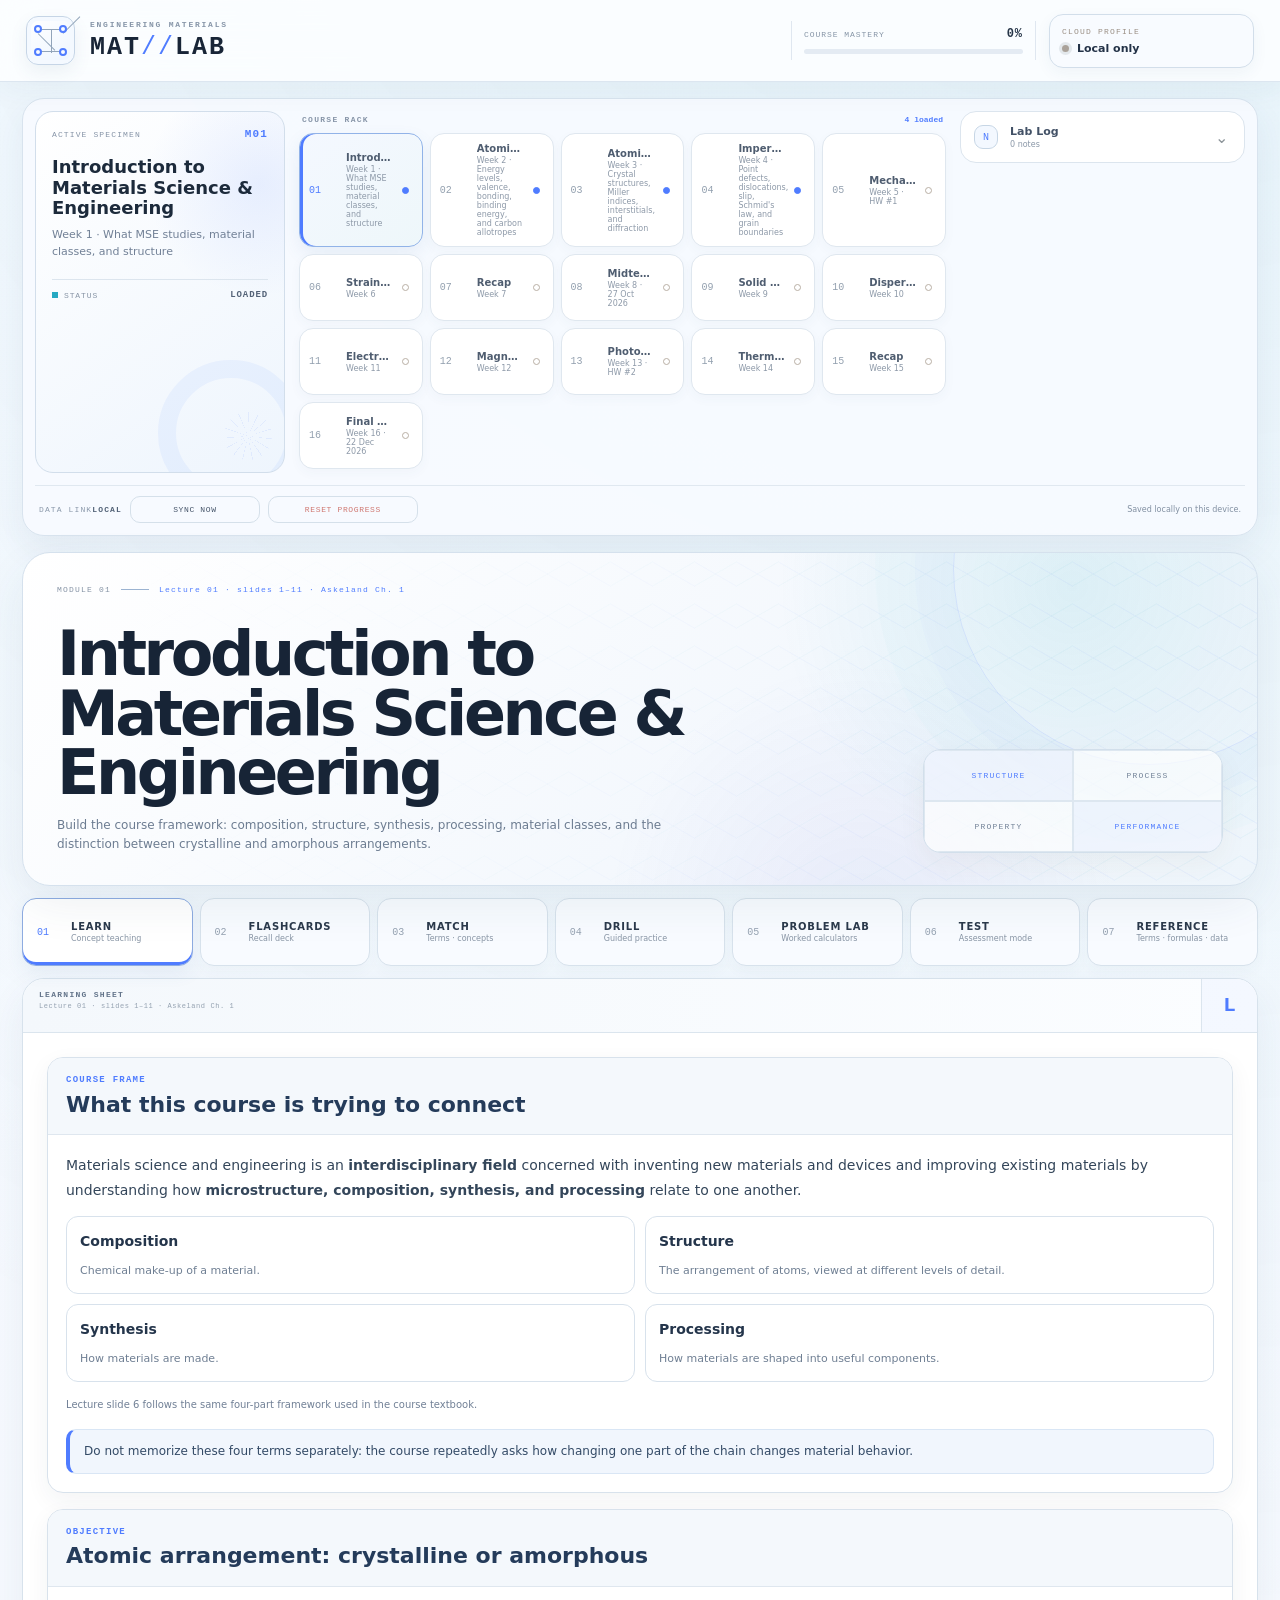
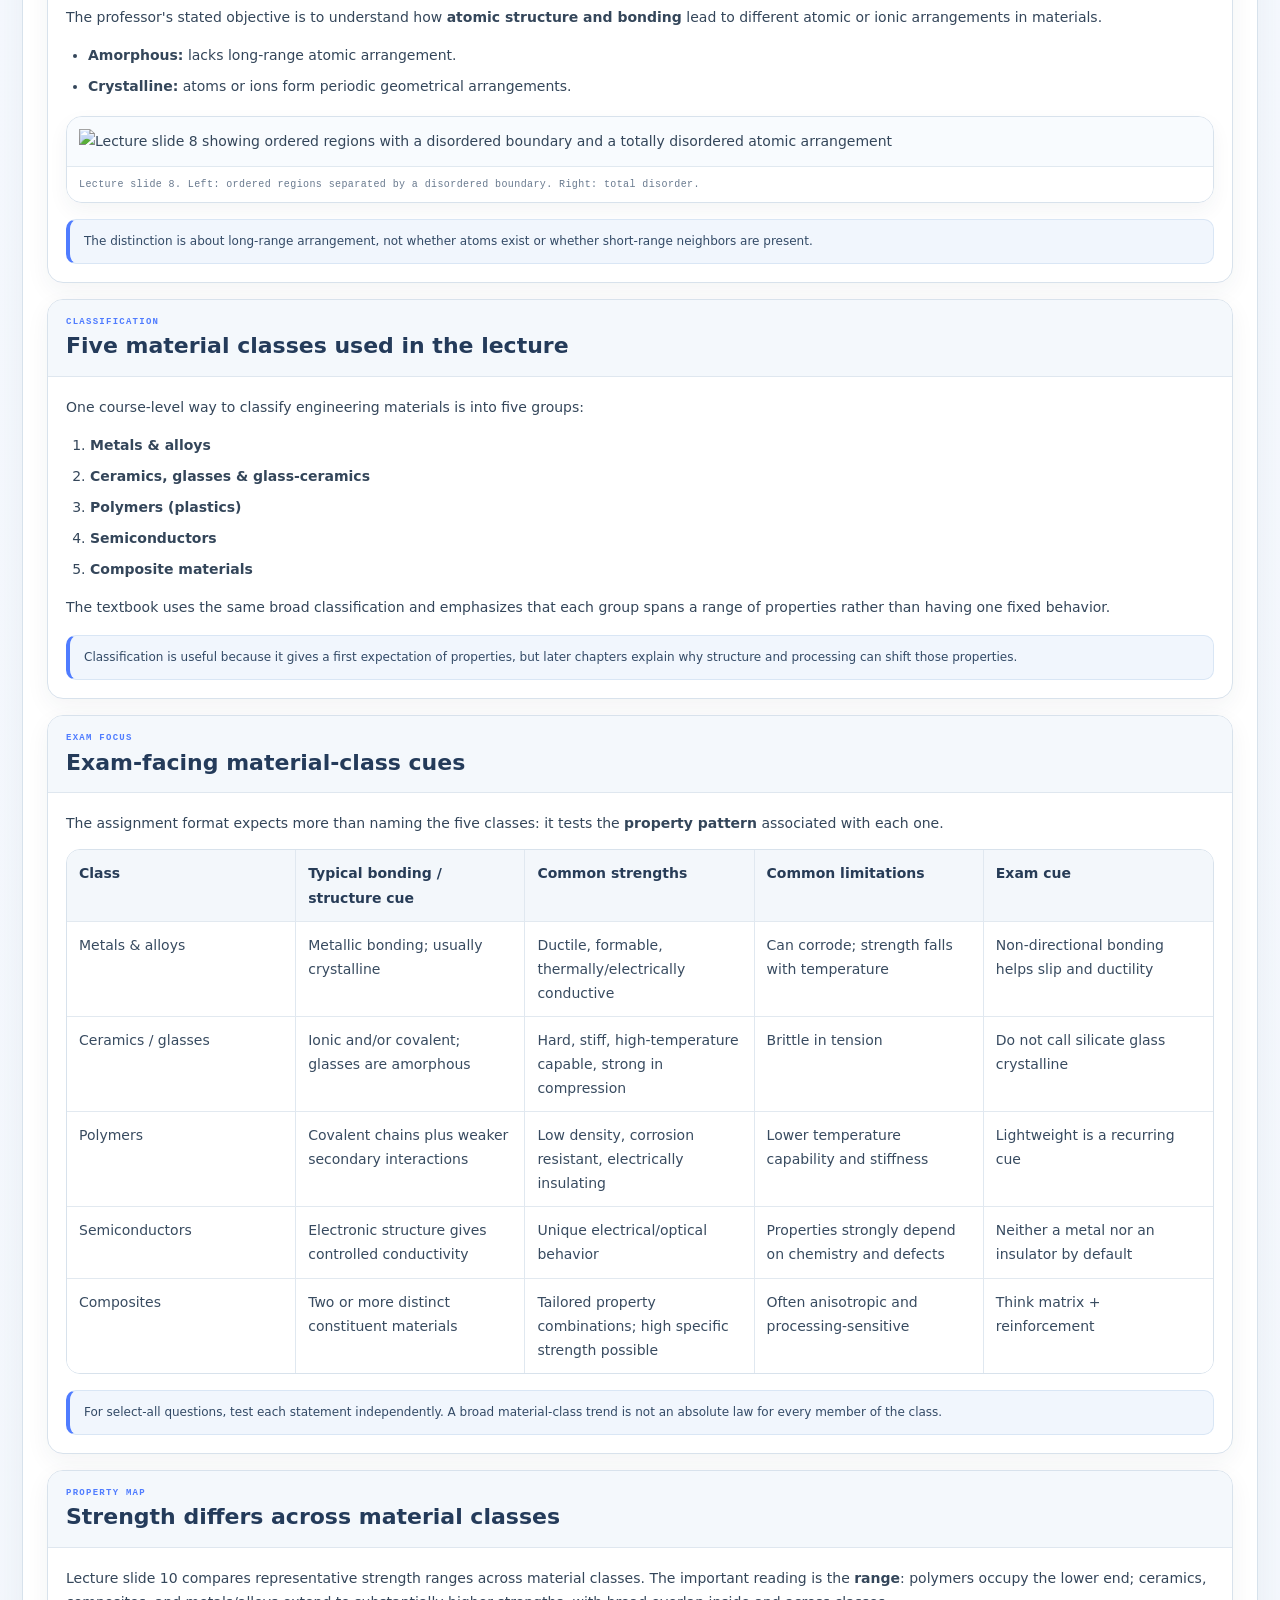
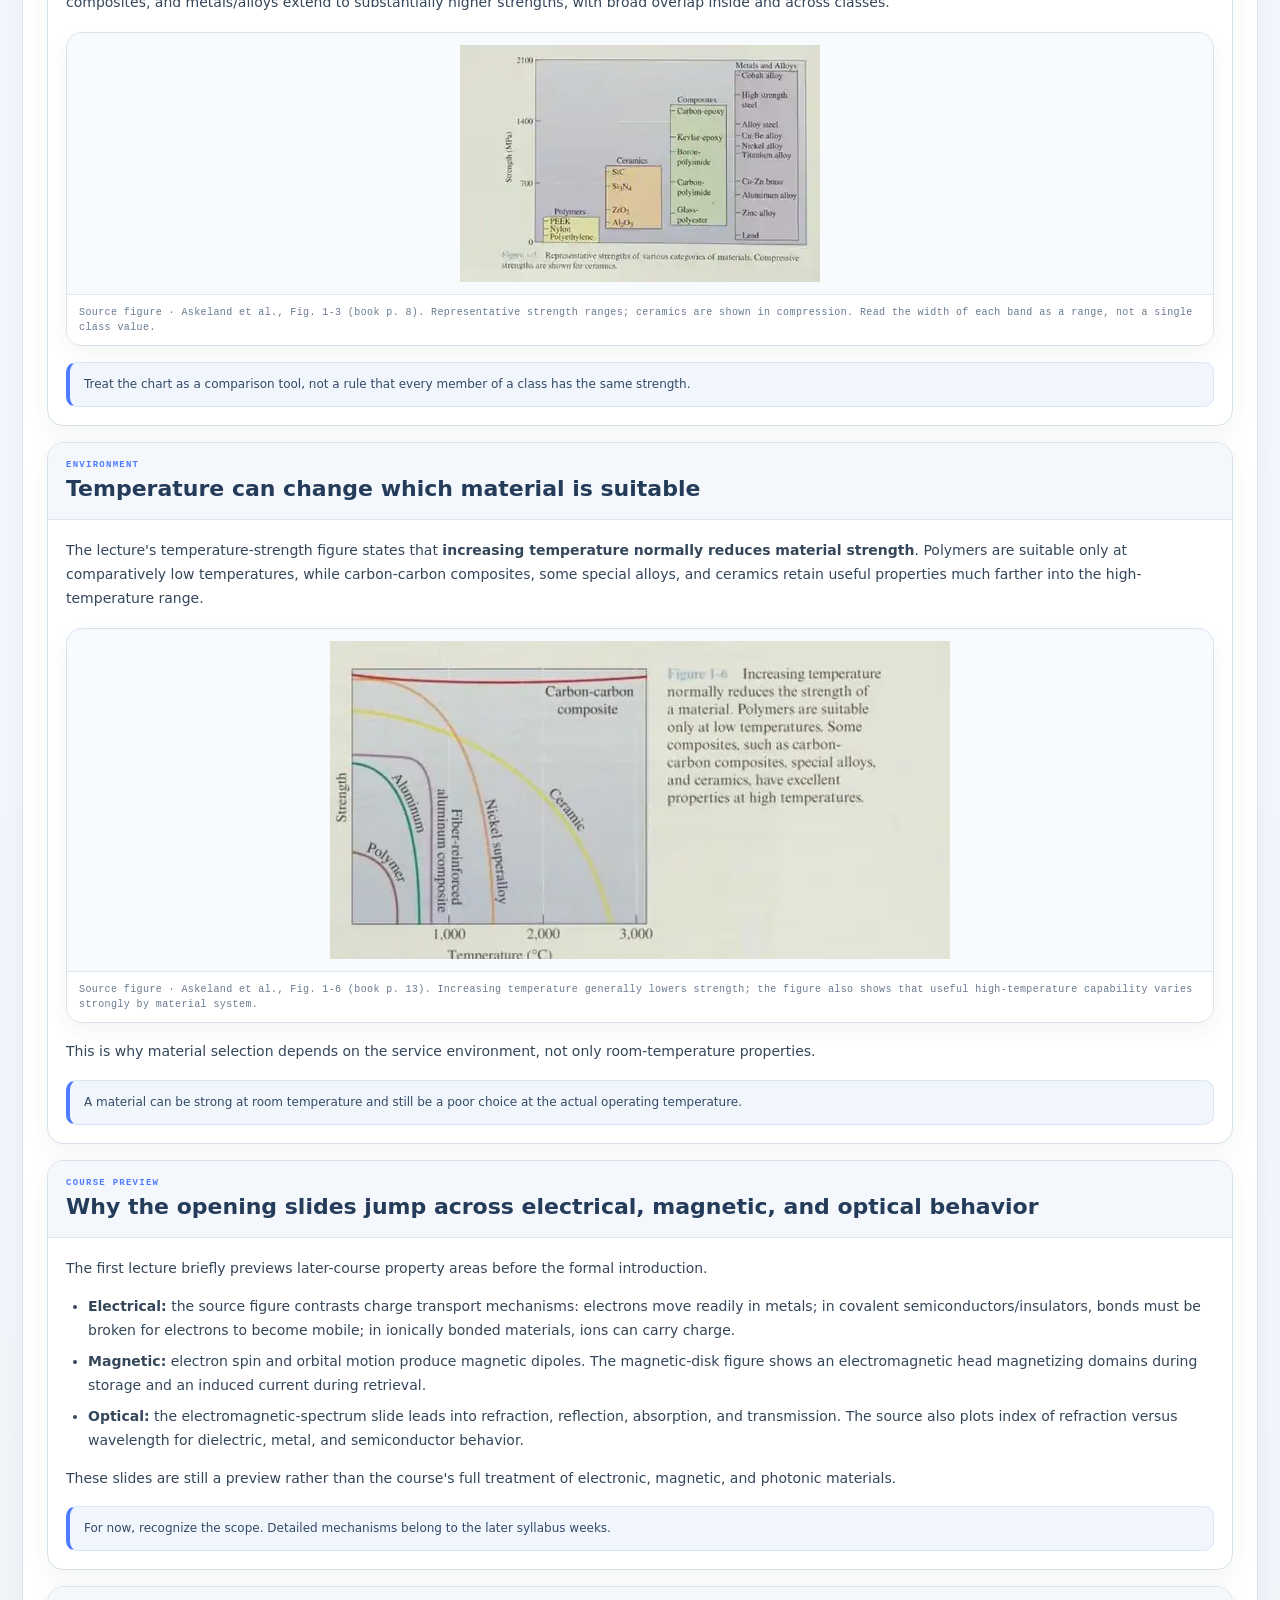
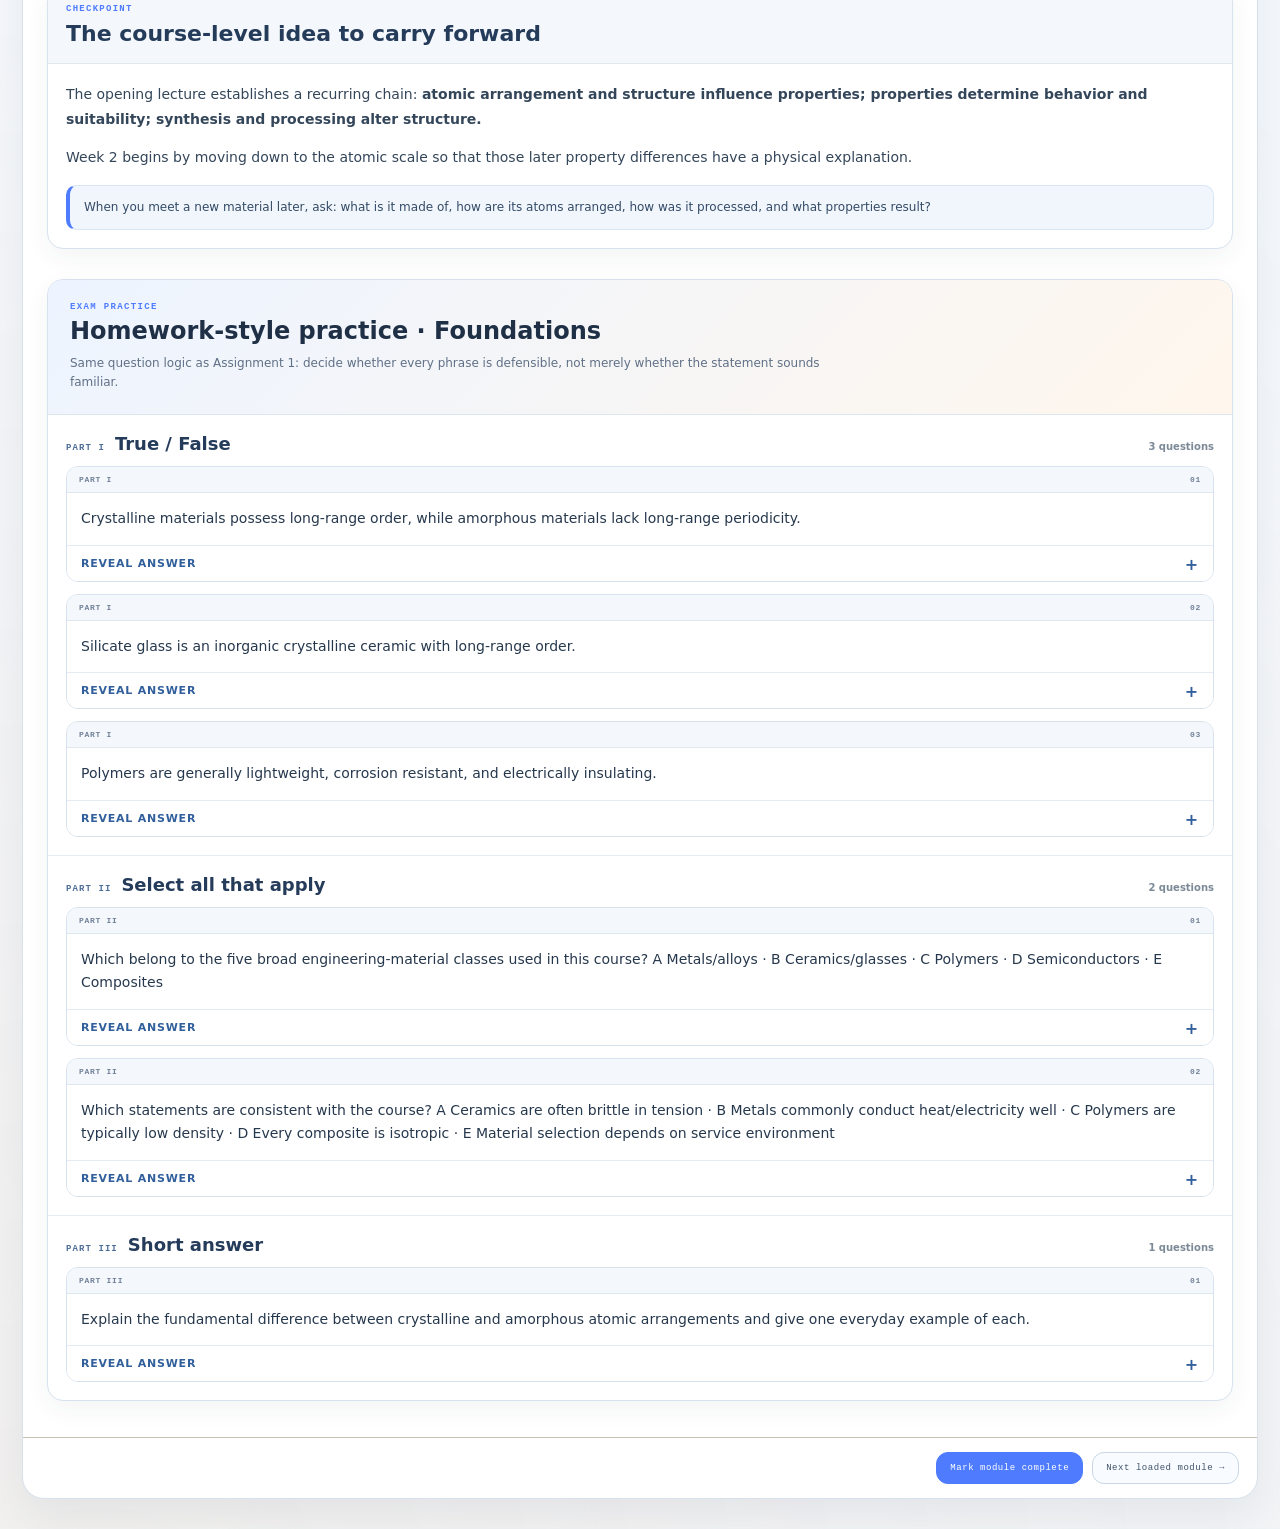
==== public/index.html @ d03e53ab "Bust caches for inline course images" ====
<!DOCTYPE html>
<html lang="en">
<head>
  <meta charset="utf-8" />
  <meta name="viewport" content="width=device-width,initial-scale=1" />
  <meta name="theme-color" content="#f5f8fc" />
  <link rel="icon" type="image/svg+xml" href="./favicon.svg?v=1" />
  <title>Engineering Materials Lab</title>
<link rel="stylesheet" href="./styles.css?v=8" />
  <link rel="stylesheet" href="./course-content.css?v=9" />
</head>
<body>
  <div class="grain grain-a" aria-hidden="true"></div>
  <div class="grain grain-b" aria-hidden="true"></div>

  <div class="appFrame">
    <header class="topbar">
      <button class="mobileMenu" id="mobileMenu" type="button" aria-label="Open course navigation">☰</button>
      <div class="brand">
        <div class="crystalMark" aria-hidden="true">
          <span class="atom a1"></span><span class="atom a2"></span><span class="atom a3"></span><span class="atom a4"></span>
          <span class="bond b1"></span><span class="bond b2"></span><span class="bond b3"></span><span class="bond b4"></span><span class="bond b5"></span>
        </div>
        <div>
          <div class="brandKicker">ENGINEERING MATERIALS</div>
          <div class="brandTitle">MAT<span>//</span>LAB</div>
        </div>
      </div>

      <div class="topbarRight">
        <div class="progressReadout">
          <div class="progressMeta"><span>COURSE MASTERY</span><strong id="progressPct">0%</strong></div>
          <div class="progressTrack"><div class="progressFill" id="progressFill"></div></div>
        </div>
        <button class="profileButton" id="profileButton" type="button" aria-haspopup="dialog" aria-controls="cloudModal">
          <span class="profileTop">CLOUD PROFILE</span>
          <span class="profileMain"><i class="cloudDot" id="cloudDot"></i><b id="cloudProfileText">Local only</b></span>
        </button>
      </div>
    </header>

    <div class="workbench">
      <aside class="rail" id="rail">
        <div class="railMobileHead">
          <span>COURSE RACK</span>
          <button id="railClose" type="button" aria-label="Close course navigation">×</button>
        </div>

        <section class="specimenCard">
          <div class="specimenLabel">
            <span>ACTIVE SPECIMEN</span>
            <b id="activeModuleCode">M01</b>
          </div>
          <h2 id="activeModuleTitle">Awaiting source material</h2>
          <p id="activeModuleSubtitle">The shell is ready. Course content comes next.</p>
          <div class="specimenMeta">
            <span><i></i> STATUS</span>
            <strong id="activeModuleStatus">EMPTY</strong>
          </div>
        </section>

        <section class="rackSection">
          <div class="railSectionHead">
            <span>COURSE RACK</span>
            <b id="moduleCount">0 loaded</b>
          </div>
          <div id="moduleList" class="moduleList"></div>
        </section>

        <section class="logbook">
          <button class="logbookToggle" id="logbookToggle" type="button" aria-expanded="false" aria-controls="logbookBody">
            <span class="logIndex">N</span>
            <span><strong>Lab Log</strong><small id="noteCount">0 notes</small></span>
            <b id="noteChevron">⌄</b>
          </button>
          <div class="logbookBody" id="logbookBody">
            <div class="noteToolbar">
              <button id="addNoteBtn" type="button">+ NOTE</button>
              <button id="deleteNoteBtn" type="button">DELETE</button>
            </div>
            <div id="noteTabs" class="noteTabs"></div>
            <input id="noteTitle" class="noteTitle" maxlength="80" placeholder="Note title" />
            <textarea id="noteBody" class="noteBody" placeholder="Keep observations, definitions, worked steps, or questions here."></textarea>
          </div>
        </section>

        <section class="railFooter">
          <div class="syncLine"><span>DATA LINK</span><strong id="syncStatus">LOCAL</strong></div>
          <button id="syncBtn" type="button">SYNC NOW</button>
          <button id="resetBtn" class="dangerText" type="button">RESET PROGRESS</button>
          <p id="saveFooter">Saved locally on this device.</p>
        </section>
      </aside>

      <main class="desk">
        <section class="heroPanel">
          <div class="heroTexture" aria-hidden="true"></div>
          <div class="heroEyebrow">
            <span id="heroModule">MODULE 01</span>
            <i></i>
            <span id="heroState">SOURCE SLOT EMPTY</span>
          </div>
          <div class="heroGrid">
            <div>
              <h1 id="heroTitle">Engineering Materials</h1>
              <p id="heroDescription">A source-driven learning and testing workspace. The interface is built; curriculum content will be loaded separately.</p>
            </div>
            <div class="materialStamp" aria-hidden="true">
              <span>STRUCTURE</span>
              <span>PROCESS</span>
              <span>PROPERTY</span>
              <span>PERFORMANCE</span>
            </div>
          </div>
        </section>

        <nav class="modeTabs" aria-label="Study modes">
          <button class="modeTab active" data-tab="learn" type="button"><span>01</span><b>LEARN</b><small>Concept teaching</small></button>
          <button class="modeTab" data-tab="flashcards" type="button"><span>02</span><b>FLASHCARDS</b><small>Recall deck</small></button>
          <button class="modeTab" data-tab="matching" type="button"><span>03</span><b>MATCH</b><small>Terms · concepts</small></button>
          <button class="modeTab" data-tab="drill" type="button"><span>04</span><b>DRILL</b><small>Guided practice</small></button>
          <button class="modeTab" data-tab="problem" type="button"><span>05</span><b>PROBLEM LAB</b><small>Worked calculators</small></button>
          <button class="modeTab" data-tab="test" type="button"><span>06</span><b>TEST</b><small>Assessment mode</small></button>
          <button class="modeTab" data-tab="reference" type="button"><span>07</span><b>REFERENCE</b><small>Terms · formulas · data</small></button>
        </nav>

        <section id="learnView" class="view active">
          <article class="sheet">
            <div class="sheetHeader">
              <div><span>LEARNING SHEET</span><small id="learnSourceLabel">SOURCE-LOCKED CONTENT</small></div>
              <div class="sheetBadge">L</div>
            </div>
            <div id="learnHost" class="sheetBody"></div>
            <div class="sheetActions">
              <button id="completeBtn" class="primaryAction" type="button" disabled>Mark module complete</button>
              <button id="nextLoadedBtn" class="lineAction" type="button" disabled>Next loaded module →</button>
            </div>
          </article>
        </section>

        <section id="flashcardsView" class="view">
          <article class="studyDeckPanel">
            <div class="deckPanelHead">
              <div><span>RECALL DECK</span><h2>Flashcards</h2><p>Review source-backed definitions, relationships, structures, properties, and process cues.</p></div>
              <div class="deckGlyph" aria-hidden="true"><i></i><i></i><i></i></div>
            </div>
            <div id="flashcardsHost" class="deckStage">
              <div class="cardPreviewStack" aria-hidden="true"><div></div><div></div><div><span>?</span></div></div>
              <div><strong>Flashcard engine ready.</strong><p>Loaded modules automatically build their recall deck from the course reference.</p></div>
            </div>
          </article>
        </section>

        <section id="matchingView" class="view">
          <article class="matchPanel">
            <div class="matchPanelHead"><span>CONNECTION GRID</span><h2>Matching</h2><p>Pair source-backed terms and definitions from the active module.</p></div>
            <div id="matchingHost" class="matchStage">
              <div class="matchDemo" aria-hidden="true">
                <span>A</span><i></i><span>1</span>
                <span>B</span><i></i><span>2</span>
                <span>C</span><i></i><span>3</span>
              </div>
              <div><strong>Matching mode ready.</strong><p>Loaded modules automatically generate a matching set from the same source-locked reference.</p></div>
            </div>
          </article>
        </section>

        <section id="drillView" class="view">
          <article class="sheet">
            <div class="sheetHeader">
              <div><span>DRILL BENCH</span><small>IMMEDIATE FEEDBACK · HINTS · RETRY</small></div>
              <div class="sheetBadge">D</div>
            </div>
            <div id="drillHost" class="sheetBody"></div>
          </article>
        </section>

        <section id="problemView" class="view">
          <article class="problemLabPanel">
            <div class="problemLabHead">
              <div>
                <span>PROBLEM LAB</span>
                <h2>Assignment-ready worked calculators</h2>
                <p>Use the course equations with your values, then copy the displayed derivation into your own solution. Assignment 1 values are available as presets.</p>
              </div>
              <div class="problemLabBadge">Σ</div>
            </div>
            <div id="problemLabHost"></div>
          </article>
        </section>

        <section id="testView" class="view">
          <article class="testChamber">
            <div class="testHead">
              <div>
                <span>TEST CHAMBER</span>
                <h2>Closed-feedback assessment</h2>
                <p>Mixed assessments draw from every loaded source-backed module, with closed feedback until submission.</p>
              </div>
              <div class="testGauge"><b id="testQuestionCount">0</b><span>ACTIVE TEST BANK</span></div>
            </div>
            <div id="testHost"></div>
          </article>
        </section>

        <section id="referenceView" class="view">
          <article class="referencePanel">
            <div class="referenceHead">
              <div>
                <span>MATERIALS REFERENCE</span>
                <h2>Searchable course reference</h2>
                <p>Search definitions, equations, symbols, units, structure data, and process notes from the loaded course.</p>
              </div>
              <label class="referenceSearch">
                <span>SEARCH</span>
                <input id="referenceSearch" type="search" placeholder="Search reference…" />
              </label>
            </div>
            <div id="referenceHost"></div>
          </article>
        </section>
      </main>
    </div>
  </div>

  <div id="cloudModal" class="modal" aria-hidden="true" role="dialog" aria-modal="true" aria-labelledby="cloudModalTitle">
    <div class="modalCard">
      <div class="modalBar"><span>PROFILE / CLOUD SAVE</span><button id="modalClose" type="button" aria-label="Close cloud workspace">×</button></div>
      <div class="modalBody">
        <div class="modalCode">MATERIALS DATA LINK</div>
        <h2 id="cloudModalTitle">Cloud workspace</h2>
        <p>Progress, answers, test history, and Lab Log notes use an isolated Engineering Materials profile with revision-aware conflict handling.</p>

        <div id="cloudLoginSection">
          <label class="fieldLabel">USERNAME
            <input id="cloudUsernameInput" maxlength="32" autocomplete="username" autocapitalize="none" spellcheck="false" placeholder="e.g. eren" />
          </label>
          <p class="hint"><strong>Shared-key sync:</strong> this username is a profile identifier, not a password or private login. Anyone who knows it can connect to that profile, so do not store sensitive notes here.</p>
          <button id="cloudConnectBtn" class="primaryAction" type="button">Connect / create profile</button>
        </div>

        <div id="cloudSignedInSection" hidden>
          <div class="connectedCard">
            <span>CONNECTED PROFILE</span>
            <strong id="connectedUsername"></strong>
            <small id="connectedMeta">Revision 0</small>
          </div>
          <div class="modalActions">
            <button id="cloudSyncNowBtn" class="lineAction" type="button">Sync now</button>
            <button id="cloudSwitchBtn" class="lineAction" type="button">Switch username</button>
            <button id="cloudSignOutBtn" class="lineAction" type="button">Disconnect</button>
          </div>
        </div>
        <div id="cloudMessage" class="cloudMessage" aria-live="polite"></div>
      </div>
    </div>
  </div>

  <div id="toast" class="toast" role="status" aria-live="polite"></div>

  <script src="./image-fallbacks.js?v=2"></script>
  <script src="./course.js?v=9"></script>
  <script src="./course-weeks-3-4.js?v=11"></script>
  <script src="./source-overhaul.js?v=3"></script>
  <script src="./app.js?v=10"></script>
  <script src="./problem-lab.js?v=1"></script>
</body>
</html>
---- public/styles.css ----
:root{
  --bg:#121416;
  --bg2:#171a1d;
  --rail:#0e1012;
  --panel:#1b1e21;
  --panel2:#202428;
  --line:#343a3f;
  --line2:#4a5157;
  --paper:#eee8dc;
  --paper2:#e5ddcf;
  --ink:#1d2327;
  --muted:#899197;
  --paperMuted:#697178;
  --copper:#d78b47;
  --copper2:#a9602f;
  --amber:#f2bd68;
  --oxide:#8e4e3f;
  --steel:#aeb7bd;
  --green:#7fba92;
  --red:#d47670;
  --white:#f7f4ec;
  --shadow:0 22px 55px rgba(0,0,0,.26);
}
*{box-sizing:border-box}
html{scroll-behavior:smooth}
body{
  margin:0;min-height:100vh;background:
  radial-gradient(circle at 78% -10%,rgba(215,139,71,.13),transparent 34%),
  linear-gradient(180deg,#15181a 0%,#101214 100%);
  color:var(--white);
  font-family:Inter,ui-sans-serif,system-ui,-apple-system,BlinkMacSystemFont,"Segoe UI",sans-serif
}
button,input,textarea{font:inherit}
button{color:inherit}
button:focus-visible,input:focus-visible,textarea:focus-visible{outline:2px solid var(--amber);outline-offset:2px}
.grain{position:fixed;pointer-events:none;z-index:-1;opacity:.16;filter:blur(.1px)}
.grain-a{width:460px;height:460px;right:-120px;top:120px;background:repeating-conic-gradient(from 18deg,transparent 0 13deg,rgba(255,255,255,.13) 14deg 15deg),radial-gradient(circle,rgba(215,139,71,.26),transparent 62%);border-radius:46% 54% 58% 42%}
.grain-b{width:340px;height:340px;left:-120px;bottom:0;background:repeating-conic-gradient(from 72deg,transparent 0 17deg,rgba(255,255,255,.1) 18deg 19deg);border-radius:51% 49% 44% 56%}
.appFrame{min-height:100vh}
.topbar{
  min-height:88px;position:sticky;top:0;z-index:40;display:flex;align-items:center;justify-content:space-between;gap:24px;
  padding:12px 26px;border-bottom:1px solid #2b3034;background:rgba(14,16,18,.94);backdrop-filter:blur(18px)
}
.brand{display:flex;align-items:center;gap:15px;min-width:250px}
.brandKicker{font-family:ui-monospace,SFMono-Regular,Menlo,monospace;font-size:8px;letter-spacing:.22em;color:#858d92;font-weight:800;margin-bottom:4px}
.brandTitle{font-family:ui-monospace,SFMono-Regular,Menlo,monospace;font-size:25px;letter-spacing:.08em;font-weight:900}.brandTitle span{color:var(--copper);font-weight:500}
.crystalMark{width:49px;height:49px;position:relative;border:1px solid #3e454a;background:#181b1e;box-shadow:inset 0 0 0 4px #121416}
.atom{position:absolute;width:8px;height:8px;border:2px solid var(--amber);border-radius:50%;background:#111315;z-index:2}
.a1{left:7px;top:8px}.a2{right:7px;top:8px}.a3{left:7px;bottom:8px}.a4{right:7px;bottom:8px}
.bond{position:absolute;height:1px;background:#7d858a;transform-origin:left center}.b1{left:14px;top:12px;width:20px}.b2{left:11px;top:16px;width:24px;transform:rotate(45deg)}.b3{right:11px;top:16px;width:24px;transform:rotate(135deg);transform-origin:right center}.b4{left:14px;bottom:12px;width:20px}.b5{left:24px;top:12px;width:1px;height:24px}
.topbarRight{display:flex;align-items:center;gap:13px}
.progressReadout{width:245px;padding:6px 12px;border-left:1px solid #343a3f;border-right:1px solid #343a3f}
.progressMeta{display:flex;justify-content:space-between;align-items:center;font-family:ui-monospace,SFMono-Regular,Menlo,monospace;font-size:8px;letter-spacing:.12em;color:#858d92;margin-bottom:8px}.progressMeta strong{color:var(--white);font-size:12px}
.progressTrack{height:5px;background:#292e32;overflow:hidden}.progressFill{height:100%;width:0;background:linear-gradient(90deg,var(--copper2),var(--amber));box-shadow:0 0 14px rgba(242,189,104,.27);transition:width .25s ease}
.profileButton{min-width:205px;height:54px;text-align:left;border:1px solid #3c4348;background:#171a1d;padding:8px 12px;cursor:pointer}
.profileButton:hover{border-color:#68513f;background:#1d2023}.profileTop{display:block;font-family:ui-monospace,SFMono-Regular,Menlo,monospace;font-size:8px;letter-spacing:.15em;color:#7f878c;margin-bottom:6px}
.profileMain{display:flex;align-items:center;gap:8px;font-size:11px}.cloudDot{width:7px;height:7px;border-radius:50%;background:#667076;box-shadow:0 0 0 3px rgba(102,112,118,.14)}.cloudDot.synced{background:var(--green)}.cloudDot.saving{background:var(--amber)}.cloudDot.offline{background:var(--red)}
.mobileMenu{display:none;width:44px;height:44px;border:1px solid #3c4348;background:#181b1e;cursor:pointer}
.workbench{display:grid;grid-template-columns:304px minmax(0,1fr);min-height:calc(100vh - 88px)}
.rail{position:sticky;top:88px;height:calc(100vh - 88px);overflow:auto;background:linear-gradient(180deg,#101214,#0d0f11);border-right:1px solid #2b3034;padding:20px 16px 30px;scrollbar-width:thin;scrollbar-color:#3d4449 transparent}
.railMobileHead{display:none}
.specimenCard{position:relative;border:1px solid #444b50;background:linear-gradient(145deg,#1d2023,#15181a);padding:16px;box-shadow:inset 0 0 0 4px #121416}
.specimenCard:after{content:"";position:absolute;right:12px;bottom:12px;width:48px;height:48px;opacity:.16;background:repeating-conic-gradient(from 0deg,var(--amber) 0 2deg,transparent 2deg 24deg);border-radius:50%}
.specimenLabel{display:flex;align-items:center;justify-content:space-between;font-family:ui-monospace,SFMono-Regular,Menlo,monospace;font-size:8px;letter-spacing:.14em;color:#858d92}.specimenLabel b{color:var(--amber);font-size:11px}
.specimenCard h2{font-size:18px;line-height:1.15;margin:17px 0 7px;max-width:210px}.specimenCard p{font-size:11px;line-height:1.55;color:#90989d;margin:0 0 19px;max-width:215px}
.specimenMeta{border-top:1px solid #343a3f;padding-top:10px;display:flex;align-items:center;justify-content:space-between;font-family:ui-monospace,SFMono-Regular,Menlo,monospace;font-size:8px;letter-spacing:.11em;color:#768086}.specimenMeta span{display:flex;align-items:center;gap:6px}.specimenMeta i{width:6px;height:6px;background:var(--copper)}.specimenMeta strong{font-size:9px;color:#b7bfc4}
.rackSection{padding:18px 2px 10px}.railSectionHead{display:flex;justify-content:space-between;align-items:end;padding:0 3px 9px;font-family:ui-monospace,SFMono-Regular,Menlo,monospace}.railSectionHead span{font-size:8px;letter-spacing:.16em;color:#767f84;font-weight:800}.railSectionHead b{font-size:8px;color:#a36d42}
.moduleList{display:grid;gap:4px}.moduleItem{width:100%;border:1px solid transparent;background:transparent;display:grid;grid-template-columns:34px minmax(0,1fr) 13px;align-items:center;gap:9px;padding:9px 8px;text-align:left;cursor:pointer;color:#b8bec2}
.moduleItem:hover{background:#171a1d;border-color:#2e3438}.moduleItem.active{background:#1d2023;border-color:#524233}.moduleItem .moduleNo{font-family:ui-monospace,SFMono-Regular,Menlo,monospace;font-size:10px;color:#7f878c}.moduleItem.active .moduleNo{color:var(--amber)}
.moduleText{min-width:0}.moduleText b{display:block;font-size:10px;white-space:nowrap;overflow:hidden;text-overflow:ellipsis}.moduleText small{display:block;font-size:8px;color:#70787d;margin-top:2px}.moduleState{width:7px;height:7px;border:1px solid #5b6267;border-radius:50%}.moduleItem.loaded .moduleState{background:var(--copper);border-color:var(--copper)}.moduleItem.done .moduleState{background:var(--green);border-color:var(--green)}
.logbook{border-top:1px solid #2c3135;margin-top:8px}.logbookToggle{width:100%;border:0;background:transparent;padding:15px 3px;display:grid;grid-template-columns:28px 1fr 16px;gap:8px;align-items:center;text-align:left;cursor:pointer}.logIndex{width:24px;height:24px;display:grid;place-items:center;border:1px solid #4d555a;color:var(--amber);font-family:ui-monospace,SFMono-Regular,Menlo,monospace;font-size:10px}.logbookToggle strong{display:block;font-size:11px}.logbookToggle small{display:block;color:#747c81;font-size:8px;margin-top:2px}.logbookToggle>b{color:#8b9398;font-weight:500}
.logbookBody{display:none;padding:0 3px 15px}.logbook.open .logbookBody{display:block}.noteToolbar{display:flex;gap:5px;margin-bottom:7px}.noteToolbar button,.railFooter button{border:1px solid #3b4247;background:#171a1d;padding:8px 9px;font-family:ui-monospace,SFMono-Regular,Menlo,monospace;font-size:8px;letter-spacing:.08em;cursor:pointer}.noteToolbar button:hover,.railFooter button:hover{border-color:#68513f}
.noteTabs{display:flex;gap:4px;overflow:auto;margin-bottom:6px}.noteTab{border:1px solid #3a4146;background:#121416;color:#8d959a;padding:5px 7px;font-size:8px;white-space:nowrap;cursor:pointer}.noteTab.active{color:#16191b;background:var(--amber);border-color:var(--amber)}
.noteTitle,.noteBody{width:100%;border:1px solid #3a4146;background:#121416;color:#e9e5dc;padding:8px;outline:0}.noteTitle{font-size:10px;margin-bottom:5px}.noteBody{min-height:132px;resize:vertical;font-size:10px;line-height:1.5}.noteTitle:focus,.noteBody:focus{border-color:#765b43}
.railFooter{border-top:1px solid #2c3135;margin-top:4px;padding:15px 3px 0}.syncLine{display:flex;justify-content:space-between;font-family:ui-monospace,SFMono-Regular,Menlo,monospace;font-size:8px;letter-spacing:.14em;color:#747d82;margin-bottom:8px}.syncLine strong{color:#aeb6bb}.railFooter button{width:100%;margin-top:5px}.dangerText{color:#cf7770!important}.railFooter p{color:#697176;font-size:8px;line-height:1.45}
.desk{min-width:0;padding:24px 26px 40px;max-width:1500px;width:100%;margin:0 auto}
.heroPanel{position:relative;overflow:hidden;border:1px solid #383e43;background:linear-gradient(135deg,#202428,#171a1d 62%);min-height:218px;padding:29px 31px;box-shadow:var(--shadow)}
.heroTexture{position:absolute;inset:0;opacity:.22;background-image:linear-gradient(30deg,transparent 48%,rgba(255,255,255,.08) 49%,rgba(255,255,255,.08) 50%,transparent 51%),linear-gradient(150deg,transparent 48%,rgba(215,139,71,.12) 49%,rgba(215,139,71,.12) 50%,transparent 51%);background-size:48px 48px}
.heroPanel:after{content:"";position:absolute;right:-75px;top:-140px;width:330px;height:330px;border:1px solid rgba(242,189,104,.22);border-radius:50%;box-shadow:0 0 0 38px rgba(242,189,104,.025),0 0 0 78px rgba(242,189,104,.018)}
.heroEyebrow{position:relative;z-index:1;display:flex;align-items:center;gap:10px;font-family:ui-monospace,SFMono-Regular,Menlo,monospace;font-size:8px;letter-spacing:.15em;color:#8b9499}.heroEyebrow i{width:28px;height:1px;background:#76563b}.heroEyebrow span:last-child{color:#bd8758}
.heroGrid{position:relative;z-index:1;display:grid;grid-template-columns:minmax(0,1fr) 340px;gap:30px;align-items:end;margin-top:30px}.heroGrid h1{font-size:clamp(34px,5vw,62px);line-height:.96;letter-spacing:-.055em;margin:0 0 13px;max-width:760px}.heroGrid p{margin:0;color:#a1a8ac;line-height:1.58;font-size:12px;max-width:650px}
.materialStamp{justify-self:end;width:300px;display:grid;grid-template-columns:1fr 1fr;border:1px solid #454d52;background:#151719}.materialStamp span{min-height:51px;display:grid;place-items:center;border:1px solid #2b3034;font-family:ui-monospace,SFMono-Regular,Menlo,monospace;font-size:8px;letter-spacing:.15em;color:#81898e}.materialStamp span:nth-child(1),.materialStamp span:nth-child(4){color:var(--amber);background:rgba(215,139,71,.06)}
.modeTabs{display:grid;grid-template-columns:repeat(4,1fr);margin:15px 0;border:1px solid #373d42;background:#151719}.modeTab{min-height:67px;border:0;border-right:1px solid #373d42;background:transparent;display:grid;grid-template-columns:27px 1fr;grid-template-rows:auto auto;gap:0 7px;align-content:center;text-align:left;padding:10px 14px;cursor:pointer}.modeTab:last-child{border-right:0}.modeTab:hover{background:#1c2023}.modeTab.active{background:#23272a;box-shadow:inset 0 -2px var(--copper)}.modeTab>span{grid-row:1/3;font-family:ui-monospace,SFMono-Regular,Menlo,monospace;font-size:10px;color:#737c81;align-self:center}.modeTab.active>span{color:var(--amber)}.modeTab b{font-size:10px;letter-spacing:.08em}.modeTab small{font-size:8px;color:#747d82;margin-top:2px}
.view{display:none}.view.active{display:block}
.sheet{background:var(--paper);color:var(--ink);border:1px solid #bfb6a6;box-shadow:0 18px 45px rgba(0,0,0,.22)}
.sheetHeader{min-height:54px;border-bottom:1px solid #bbb2a3;display:flex;justify-content:space-between;align-items:stretch;background:linear-gradient(90deg,#e3dbc9,#eee8dc)}.sheetHeader>div:first-child{padding:11px 16px;display:flex;flex-direction:column}.sheetHeader span,.referenceHead>div>span,.testHead>div>span{font-family:ui-monospace,SFMono-Regular,Menlo,monospace;font-size:8px;letter-spacing:.16em;font-weight:900;color:#5e574f}.sheetHeader small{font-family:ui-monospace,SFMono-Regular,Menlo,monospace;font-size:7px;letter-spacing:.08em;color:#8b8174;margin-top:3px}.sheetBadge{width:56px;display:grid;place-items:center;border-left:1px solid #bbb2a3;font-family:ui-monospace,SFMono-Regular,Menlo,monospace;font-size:21px;font-weight:900;color:var(--oxide)}
.sheetBody{padding:24px}.sheetActions{border-top:1px solid #c8c0b2;padding:14px 18px;display:flex;gap:9px;justify-content:flex-end}
.emptyState{min-height:330px;display:grid;place-items:center;text-align:center;padding:34px}.emptyStateInner{max-width:520px}.emptyGlyph{width:92px;height:92px;margin:0 auto 20px;border:1px solid #b9af9d;display:grid;place-items:center;position:relative}.emptyGlyph:before,.emptyGlyph:after{content:"";position:absolute;background:#b9af9d}.emptyGlyph:before{width:58px;height:1px;transform:rotate(45deg)}.emptyGlyph:after{width:58px;height:1px;transform:rotate(-45deg)}.emptyGlyph span{width:18px;height:18px;border:2px solid #a3673d;border-radius:50%;background:var(--paper);z-index:2}
.emptyState h2{font-size:23px;margin:0 0 8px;letter-spacing:-.025em}.emptyState p{font-size:12px;line-height:1.65;color:#6d6a64;margin:0 auto;max-width:470px}.emptyTag{display:inline-block;margin-top:17px;border:1px solid #bcb29f;padding:7px 9px;font-family:ui-monospace,SFMono-Regular,Menlo,monospace;font-size:8px;letter-spacing:.1em;color:#826145}
.primaryAction,.lineAction{border:1px solid #7b6049;padding:10px 13px;font-family:ui-monospace,SFMono-Regular,Menlo,monospace;font-size:9px;letter-spacing:.06em;cursor:pointer}.primaryAction{background:#292624;color:#fff0db}.primaryAction:hover:not(:disabled){background:#3a3029;border-color:#a87951}.primaryAction:disabled,.lineAction:disabled{opacity:.38;cursor:not-allowed}.lineAction{background:transparent;color:inherit}.lineAction:hover:not(:disabled){border-color:#a87951;background:rgba(215,139,71,.06)}
.lessonSection{border:1px solid #c9c0b0;background:#f5f0e7;margin-bottom:13px}.lessonSectionHead{padding:14px 16px;border-bottom:1px solid #d3cabb}.lessonSectionHead span{font-family:ui-monospace,SFMono-Regular,Menlo,monospace;color:#9a6037;font-size:8px;letter-spacing:.14em;font-weight:900}.lessonSectionHead h2{margin:5px 0 0;font-size:22px}.lessonSectionBody{padding:17px;font-size:13px;line-height:1.7}.lessonSectionBody p:first-child{margin-top:0}.conceptCallout{border-left:3px solid var(--copper);background:#eadfce;padding:11px 13px;margin-top:15px;font-size:11px;line-height:1.55}
.sourceFigure{margin:18px 0 6px;border:1px solid #d7c9b8;background:#fffdf9;border-radius:14px;overflow:hidden}
.sourceFigure img{display:block;width:auto;max-width:100%;height:auto;max-height:720px;object-fit:contain;background:#fff;margin:0 auto}
.sourceFigure figcaption{padding:9px 12px;border-top:1px solid #e2d6c8;font-family:ui-monospace,SFMono-Regular,Menlo,monospace;font-size:8px;line-height:1.45;letter-spacing:.04em;color:#85796e;background:#faf3e9}
.sourceFigure+ p{margin-top:16px}

.drillCard{border:1px solid #c9c0b0;background:#f5f0e7;padding:16px;margin-bottom:12px}.drillCode{font-family:ui-monospace,SFMono-Regular,Menlo,monospace;font-size:8px;letter-spacing:.13em;color:#9a6037}.drillPrompt{font-size:15px;line-height:1.5;margin:8px 0 13px}.choiceGrid{display:grid;gap:7px}.choiceBtn{border:1px solid #c0b6a5;background:#eee7da;color:#2a2c2d;padding:10px 11px;text-align:left;cursor:pointer}.choiceBtn:hover{border-color:#9e7656}.choiceBtn.correct{border-color:#5a8d69;background:#dfeadd}.choiceBtn.wrong{border-color:#a8605b;background:#efded9}.feedback{margin-top:10px;padding:10px 12px;border-left:3px solid #a87951;background:#e8dfd2;font-size:11px;line-height:1.55}.hintBtn{margin-top:9px;border:0;background:transparent;color:#875a38;text-decoration:underline;cursor:pointer;font-size:10px}
.testChamber{border:1px solid #41484d;background:#1a1d20;box-shadow:var(--shadow)}.testHead{display:flex;justify-content:space-between;gap:25px;padding:23px 25px;border-bottom:1px solid #373d42;background:linear-gradient(135deg,#22272a,#181b1e)}.testHead h2{margin:6px 0 7px;font-size:25px}.testHead p{margin:0;color:#929a9f;font-size:11px;line-height:1.55;max-width:690px}.testGauge{width:118px;height:86px;border:1px solid #4b5358;background:#141719;display:grid;place-items:center;align-content:center;text-align:center}.testGauge b{font-size:30px;color:var(--amber);line-height:1}.testGauge span{font-family:ui-monospace,SFMono-Regular,Menlo,monospace;font-size:7px;letter-spacing:.12em;color:#777f84;margin-top:7px}
#testHost{padding:24px}.testEmpty{min-height:280px;border:1px dashed #41484d;display:grid;place-items:center;text-align:center;padding:25px;color:#929a9f}.testEmpty strong{display:block;color:#e9e6df;font-size:18px;margin-bottom:7px}.testEmpty p{font-size:11px;line-height:1.6;max-width:470px;margin:0}
.testSetup{display:flex;align-items:center;justify-content:space-between;gap:18px;border:1px solid #3e454a;padding:16px;background:#15181a}.testSetup p{margin:0;color:#8f979c;font-size:11px}.testQuestion{border:1px solid #41484d;background:#16191b;padding:18px;margin-bottom:12px}.testQuestion h3{font-size:16px;line-height:1.45;margin:6px 0 14px}.testQuestion .choiceBtn{background:#1d2124;color:#e9e5dc;border-color:#454c51}.testQuestion .choiceBtn.selected{border-color:var(--amber);background:#2c2823}.testFooter{display:flex;justify-content:space-between;gap:10px;align-items:center;margin-top:14px}.scoreCard{border:1px solid #555d62;padding:24px;text-align:center}.scoreCard b{font-size:50px;color:var(--amber)}.scoreCard span{display:block;font-size:10px;color:#8e969b;margin-top:5px}
.referencePanel{background:#e8e2d7;color:var(--ink);border:1px solid #c4bbab;box-shadow:0 18px 45px rgba(0,0,0,.2)}.referenceHead{display:flex;justify-content:space-between;align-items:end;gap:25px;padding:21px 23px;border-bottom:1px solid #c3baab;background:#eee9df}.referenceHead h2{margin:6px 0 6px;font-size:25px}.referenceHead p{margin:0;color:#6f6c67;font-size:11px;line-height:1.5}.referenceSearch{min-width:260px;display:flex;flex-direction:column;gap:5px;font-family:ui-monospace,SFMono-Regular,Menlo,monospace;font-size:7px;letter-spacing:.13em;color:#777169}.referenceSearch input{border:1px solid #bdb4a5;background:#f7f2e9;padding:10px 11px;color:#22282c;outline:0}.referenceSearch input:focus{border-color:#a46d43}
#referenceHost{padding:20px}.referenceGrid{display:grid;grid-template-columns:repeat(2,minmax(0,1fr));gap:10px}.referenceItem{border:1px solid #c4bcad;background:#f3eee5;padding:15px}.referenceItem h3{margin:0 0 6px;font-size:15px}.referenceItem p{margin:0;color:#666760;font-size:11px;line-height:1.55}.refTags{display:flex;flex-wrap:wrap;gap:5px;margin-top:10px}.refTags span{font-family:ui-monospace,SFMono-Regular,Menlo,monospace;font-size:7px;border:1px solid #bdb3a4;padding:4px 6px;color:#805d43}
.modal{position:fixed;inset:0;background:rgba(5,7,8,.74);z-index:90;display:none;place-items:center;padding:18px;backdrop-filter:blur(7px)}.modal.open{display:grid}.modalCard{width:min(560px,100%);border:1px solid #4a5156;background:#1b1e21;box-shadow:0 30px 80px rgba(0,0,0,.45)}.modalBar{height:43px;display:flex;justify-content:space-between;align-items:center;padding-left:13px;border-bottom:1px solid #3a4146;font-family:ui-monospace,SFMono-Regular,Menlo,monospace;font-size:8px;letter-spacing:.13em;color:#878f94}.modalBar button{width:43px;height:43px;border:0;border-left:1px solid #3a4146;background:#151719;font-size:20px;cursor:pointer}.modalBody{padding:24px}.modalCode{font-family:ui-monospace,SFMono-Regular,Menlo,monospace;color:var(--copper);font-size:8px;letter-spacing:.16em}.modalBody h2{font-size:28px;margin:7px 0}.modalBody>p{color:#929a9f;font-size:11px;line-height:1.6;margin:0 0 20px}.fieldLabel{display:flex;flex-direction:column;gap:6px;font-family:ui-monospace,SFMono-Regular,Menlo,monospace;font-size:8px;letter-spacing:.12em;color:#838b90}.fieldLabel input{border:1px solid #42494e;background:#111315;color:#f2eee6;padding:11px;outline:0}.fieldLabel input:focus{border-color:#8b6545}.hint{font-size:9px!important;color:#747d82!important;margin:8px 0 13px!important}.connectedCard{border:1px solid #3e454a;background:#151719;padding:14px}.connectedCard span{display:block;font-family:ui-monospace,SFMono-Regular,Menlo,monospace;font-size:7px;letter-spacing:.14em;color:#767e83}.connectedCard strong{display:block;font-size:19px;margin:4px 0}.connectedCard small{color:#80888d}.modalActions{display:flex;gap:7px;margin-top:11px;flex-wrap:wrap}.cloudMessage{min-height:18px;margin-top:12px;color:#acb3b7;font-size:9px}.cloudMessage.error{color:#e18a82}
.toast{position:fixed;right:18px;bottom:18px;z-index:110;background:#24282b;border:1px solid #4a5156;color:#efebe3;padding:11px 13px;box-shadow:0 15px 38px rgba(0,0,0,.32);font-size:10px;transform:translateY(20px);opacity:0;pointer-events:none;transition:.2s}.toast.show{transform:none;opacity:1}
@media(max-width:1050px){
  .progressReadout{display:none}.heroGrid{grid-template-columns:1fr}.materialStamp{justify-self:start;width:min(430px,100%)}.desk{padding:20px}.workbench{grid-template-columns:270px minmax(0,1fr)}
}
@media(max-width:820px){
  .topbar{min-height:72px;padding:10px 13px}.brand{min-width:0}.brandKicker{display:none}.brandTitle{font-size:19px}.crystalMark{width:42px;height:42px}.profileButton{min-width:0;width:48px;padding:6px}.profileTop,.profileMain b{display:none}.profileMain{justify-content:center}.mobileMenu{display:block}.workbench{display:block}.rail{position:fixed;left:0;top:0;bottom:0;height:100vh;width:min(326px,88vw);z-index:70;transform:translateX(-102%);transition:transform .22s ease;box-shadow:18px 0 50px rgba(0,0,0,.42)}.rail.open{transform:none}.railMobileHead{display:flex;align-items:center;justify-content:space-between;margin:-5px 0 15px;font-family:ui-monospace,SFMono-Regular,Menlo,monospace;font-size:8px;letter-spacing:.13em;color:#7e878c}.railMobileHead button{border:1px solid #3e454a;background:#151719;width:35px;height:35px;cursor:pointer}.desk{padding:15px 12px 30px}.heroPanel{padding:23px 20px;min-height:205px}.heroGrid{margin-top:24px}.heroGrid h1{font-size:38px}.modeTabs{grid-template-columns:repeat(2,1fr)}.modeTab:nth-child(2){border-right:0}.modeTab:nth-child(-n+2){border-bottom:1px solid #373d42}.sheetBody{padding:14px}.sheetActions{flex-direction:column}.sheetActions button{width:100%}.referenceHead{align-items:stretch;flex-direction:column}.referenceSearch{min-width:0}.referenceGrid{grid-template-columns:1fr}.testHead{flex-direction:column}.testGauge{width:100%;height:72px}.materialStamp{display:none}
}
@media(max-width:480px){
  .topbarRight{gap:5px}.brand{gap:9px}.brandTitle{font-size:17px}.modeTab{padding:9px;min-height:64px}.heroGrid h1{font-size:34px}.heroPanel{min-height:190px}.sheetHeader small{max-width:210px}.sheetActions{padding:11px}.emptyState{min-height:280px;padding:22px 10px}
}

/* ===== LIGHT MATERIALS THEME — 2026-09-23 ===== */
:root{
  --bg:#f5f1e8;
  --bg2:#fbf8f1;
  --rail:#f0eadf;
  --panel:#fffdf8;
  --panel2:#f7f2e8;
  --line:#ded4c6;
  --line2:#cbbba7;
  --paper:#fffdf8;
  --paper2:#f7f1e7;
  --ink:#272522;
  --muted:#80786e;
  --paperMuted:#756d64;
  --copper:#c86f3a;
  --copper2:#a9542e;
  --amber:#e39a4b;
  --oxide:#aa5846;
  --steel:#7d858b;
  --green:#5e9270;
  --red:#c9635c;
  --white:#272522;
  --shadow:0 18px 48px rgba(82,60,34,.10);
}
html{background:#f5f1e8}
body{
  background:
    radial-gradient(circle at 8% 0%,rgba(224,154,75,.16),transparent 25%),
    radial-gradient(circle at 92% 12%,rgba(188,111,63,.12),transparent 24%),
    linear-gradient(180deg,#fbf8f1 0%,#f4efe6 100%);
  color:var(--ink);
}
body:before{
  content:"";
  position:fixed;
  inset:0;
  pointer-events:none;
  z-index:-2;
  background-image:
    linear-gradient(rgba(96,74,51,.035) 1px,transparent 1px),
    linear-gradient(90deg,rgba(96,74,51,.035) 1px,transparent 1px);
  background-size:28px 28px;
}
.grain{opacity:.11}
.grain-a{
  background:
    repeating-conic-gradient(from 18deg,transparent 0 13deg,rgba(163,92,49,.15) 14deg 15deg),
    radial-gradient(circle,rgba(226,155,83,.25),transparent 62%);
}
.grain-b{
  background:repeating-conic-gradient(from 72deg,transparent 0 17deg,rgba(105,86,66,.10) 18deg 19deg);
}
.topbar{
  min-height:82px;
  background:rgba(255,253,248,.88);
  border-bottom:1px solid #e0d8cc;
  box-shadow:0 8px 30px rgba(81,59,35,.05);
  backdrop-filter:blur(18px);
}
.brandKicker{color:#998d80}
.brandTitle{color:#302c28}
.brandTitle span{color:var(--copper)}
.crystalMark{
  border:1px solid #cfbda9;
  background:#fffaf2;
  box-shadow:inset 0 0 0 4px #f6efe4,0 7px 18px rgba(82,56,31,.08);
  border-radius:12px;
}
.atom{background:#fffaf2;border-color:var(--copper)}
.bond{background:#a79c90}
.progressReadout{border-color:#e0d7ca}
.progressMeta{color:#958b80}
.progressMeta strong{color:#413b35}
.progressTrack{background:#e7dfd3;border-radius:999px}
.progressFill{background:linear-gradient(90deg,#c86f3a,#eda85b);box-shadow:none;border-radius:999px}
.profileButton,.mobileMenu{
  background:#fffaf4;
  border-color:#dacdbc;
  color:#3a342e;
  border-radius:14px;
  box-shadow:0 5px 16px rgba(90,67,41,.05);
}
.profileButton:hover,.mobileMenu:hover{background:#fff;border-color:#cda98a}
.profileTop{color:#9a8f84}
.cloudDot{background:#aaa29a}
.cloudDot.synced{background:var(--green)}
.cloudDot.saving{background:var(--amber)}
.cloudDot.offline{background:var(--red)}

.workbench{
  grid-template-columns:292px minmax(0,1fr);
  gap:18px;
  padding:18px;
}
.rail{
  top:100px;
  height:calc(100vh - 118px);
  margin:0;
  padding:16px;
  background:rgba(250,246,238,.92);
  border:1px solid #ded3c4;
  border-radius:22px;
  box-shadow:0 16px 36px rgba(91,68,42,.08);
}
.rail::-webkit-scrollbar-thumb{background:#cdbda9}
.specimenCard{
  background:
    linear-gradient(145deg,#fffaf2,#f3eadc);
  border:1px solid #dac8b5;
  border-radius:18px;
  box-shadow:none;
  overflow:hidden;
}
.specimenCard:before{
  content:"";
  position:absolute;
  inset:auto -20px -34px auto;
  width:110px;height:110px;
  border:18px solid rgba(201,111,58,.08);
  border-radius:50%;
}
.specimenCard:after{opacity:.10}
.specimenLabel{color:#9a8d7f}
.specimenLabel b{color:var(--copper)}
.specimenCard h2{color:#302b27}
.specimenCard p{color:#81776e}
.specimenMeta{border-color:#ddcfc0;color:#9a8f84}
.specimenMeta strong{color:#5e554d}
.rackSection{padding-top:16px}
.railSectionHead span{color:#9b8e82}
.railSectionHead b{color:#bd6f42}
.moduleList{gap:6px}
.moduleItem{
  border:1px solid transparent;
  border-radius:13px;
  color:#5d5751;
  padding:10px 9px;
}
.moduleItem:hover{background:#fffaf4;border-color:#e2d7ca}
.moduleItem.active{
  background:#fff;
  border-color:#dcb89d;
  box-shadow:0 6px 15px rgba(125,86,50,.06);
}
.moduleItem .moduleNo{color:#a39a91}
.moduleItem.active .moduleNo{color:var(--copper)}
.moduleText small{color:#948b83}
.moduleState{border-color:#b9afa5}
.moduleItem.loaded .moduleState{background:var(--copper);border-color:var(--copper)}
.moduleItem.done .moduleState{background:var(--green);border-color:var(--green)}
.logbook{border-top-color:#e0d5c7}
.logbookToggle{color:#514a44}
.logIndex{border-color:#cfbca9;color:var(--copper);background:#fffaf4;border-radius:9px}
.logbookToggle small{color:#948a82}
.noteToolbar button,.railFooter button{
  border-color:#d9cbbb;
  background:#fffaf4;
  color:#4e4741;
  border-radius:10px;
}
.noteToolbar button:hover,.railFooter button:hover{background:#fff;border-color:#c99c79}
.noteTab{border-color:#d8cbbb;background:#f7f0e6;color:#847b72;border-radius:999px}
.noteTab.active{background:#d97a42;border-color:#d97a42;color:#fff}
.noteTitle,.noteBody{
  background:#fffdf9;
  border-color:#dccfbe;
  color:#352f2a;
  border-radius:10px;
}
.noteTitle:focus,.noteBody:focus{border-color:#cb8d63}
.railFooter{border-top-color:#e0d5c7}
.syncLine{color:#9b9188}
.syncLine strong{color:#5f5852}
.railFooter p{color:#8d847c}

.desk{padding:0 2px 36px;max-width:1450px}
.heroPanel{
  min-height:228px;
  padding:32px 34px;
  border:1px solid #dfd2c3;
  border-radius:28px;
  background:
    radial-gradient(circle at 88% 15%,rgba(201,111,58,.16),transparent 25%),
    linear-gradient(135deg,#fffdf8 0%,#f7eee1 58%,#f1e6d7 100%);
  box-shadow:0 18px 50px rgba(104,74,43,.10);
}
.heroTexture{
  opacity:.45;
  background-image:
    radial-gradient(circle at center,rgba(183,107,62,.14) 0 2px,transparent 2.5px);
  background-size:24px 24px;
  mask-image:linear-gradient(90deg,transparent 0%,rgba(0,0,0,.35) 42%,#000 100%);
}
.heroPanel:after{
  right:-88px;top:-180px;width:390px;height:390px;
  border-color:rgba(180,103,59,.18);
  box-shadow:0 0 0 40px rgba(180,103,59,.025),0 0 0 82px rgba(180,103,59,.018);
}
.heroEyebrow{color:#998f86}
.heroEyebrow i{background:#c8936d}
.heroEyebrow span:last-child{color:#b56b42}
.heroGrid h1{color:#2e2a26}
.heroGrid p{color:#766d65}
.materialStamp{
  background:rgba(255,255,255,.55);
  border-color:#d9c8b6;
  border-radius:18px;
  overflow:hidden;
  box-shadow:0 10px 28px rgba(104,74,43,.05);
}
.materialStamp span{
  border-color:#e1d5c8;
  color:#857a70;
}
.materialStamp span:nth-child(1),.materialStamp span:nth-child(4){
  color:#b66235;
  background:rgba(217,122,66,.08);
}

.modeTabs{
  border:0;
  background:transparent;
  gap:8px;
  margin:14px 0;
}
.modeTab{
  min-height:72px;
  border:1px solid #ddd1c3 !important;
  border-radius:16px;
  background:#faf6ef;
  box-shadow:0 5px 15px rgba(85,62,39,.04);
}
.modeTab:hover{background:#fff;border-color:#cdb69f !important}
.modeTab.active{
  background:#fff;
  border-color:#cb8d63 !important;
  box-shadow:0 7px 20px rgba(107,70,38,.07),inset 0 -3px #d47740;
}
.modeTab>span{color:#a09890}
.modeTab.active>span{color:var(--copper)}
.modeTab b{color:#39342f}
.modeTab small{color:#918980}

.sheet,.referencePanel{
  background:#fffdf9;
  border-color:#ded1c1;
  border-radius:22px;
  overflow:hidden;
  box-shadow:0 16px 40px rgba(94,69,41,.08);
}
.sheetHeader{
  background:linear-gradient(90deg,#f7efe4,#fffaf3);
  border-bottom-color:#e1d4c5;
}
.sheetHeader span,.referenceHead>div>span,.testHead>div>span{color:#7a6f64}
.sheetHeader small{color:#a0958a}
.sheetBadge{
  border-left-color:#e1d4c5;
  color:#c16e3d;
  background:rgba(202,113,59,.05);
}
.emptyGlyph{border-color:#d8c8b6;border-radius:20px}
.emptyGlyph:before,.emptyGlyph:after{background:#d8c8b6}
.emptyGlyph span{background:#fffaf3;border-color:#ca7846}
.emptyState h2{color:#312d29}
.emptyState p{color:#817870}
.emptyTag{border-color:#d9c8b6;color:#a56743;background:#fff8ef;border-radius:999px}
.primaryAction,.lineAction{
  border-radius:12px;
  border-color:#c99b79;
}
.primaryAction{
  background:#c86f3a;
  color:#fff;
}
.primaryAction:hover:not(:disabled){background:#b85f30;border-color:#b85f30}
.lineAction{background:#fffaf4;color:#4b443d}
.lineAction:hover:not(:disabled){background:#fff;border-color:#c7865d}
.lessonSection,.drillCard{
  border-color:#dfd1c1;
  background:#fffaf4;
  border-radius:16px;
  overflow:hidden;
}
.lessonSectionHead{border-bottom-color:#e6d9cb;background:#f8f0e5}
.lessonSectionHead span{color:#b46539}
.lessonSectionHead h2{color:#312c28}
.lessonSectionBody{color:#403b36}
.conceptCallout{background:#f4e6d6;border-left-color:#cf7540;border-radius:0 10px 10px 0}
.choiceBtn{
  border-color:#dacbbb;
  background:#fffdf9;
  color:#39342f;
  border-radius:12px;
}
.choiceBtn:hover{border-color:#c88b64;background:#fff9f1}
.choiceBtn.correct{border-color:#7da187;background:#eaf3e9}
.choiceBtn.wrong{border-color:#c98278;background:#f8e8e4}
.feedback{background:#f3e8da;border-left-color:#c97745;border-radius:0 10px 10px 0}

.testChamber{
  border-color:#ddd0c0;
  background:#fffdf9;
  border-radius:22px;
  overflow:hidden;
  box-shadow:0 16px 40px rgba(94,69,41,.08);
  color:#302c28;
}
.testHead{
  background:linear-gradient(135deg,#fff9f0,#f4e9db);
  border-bottom-color:#dfd1c1;
}
.testHead p{color:#7d746c}
.testGauge{
  border-color:#d8c8b7;
  background:#fffaf4;
  border-radius:16px;
}
.testGauge b{color:#c86f3a}
.testGauge span{color:#92877d}
#testHost{background:#fffdf9}
.testEmpty{border-color:#d7cabb;color:#837a72;border-radius:16px}
.testEmpty strong{color:#332f2b}
.testSetup{border-color:#dfd1c1;background:#faf4eb;border-radius:16px}
.testSetup p{color:#81776f}
.testQuestion{border-color:#dfd1c1;background:#fffaf4;border-radius:16px}
.testQuestion .choiceBtn{background:#fff;color:#39342f;border-color:#d8cab9}
.testQuestion .choiceBtn.selected{border-color:#c87a4b;background:#fff3e7}
.scoreCard{border-color:#d9c9b8;border-radius:18px;background:#fffaf4}
.scoreCard b{color:#c86f3a}
.scoreCard span{color:#897f76}

.referencePanel{color:#2e2a26}
.referenceHead{
  background:#f8f0e5;
  border-bottom-color:#dfd2c3;
}
.referenceHead p{color:#766e67}
.referenceSearch{color:#867b71}
.referenceSearch input{
  background:#fffdf8;
  border-color:#d8c9b8;
  color:#302b27;
  border-radius:12px;
}
.referenceGrid{gap:12px}
.referenceItem{
  border-color:#ded1c1;
  background:#fffaf4;
  border-radius:16px;
}
.referenceItem p{color:#70685f}
.refTags span{border-color:#d7c6b4;color:#a76541;background:#fffdf9;border-radius:999px}

.modal{
  background:rgba(65,51,38,.30);
  backdrop-filter:blur(10px);
}
.modalCard{
  background:#fffdf9;
  border-color:#d8c9b8;
  color:#302c28;
  border-radius:22px;
  overflow:hidden;
  box-shadow:0 30px 90px rgba(74,52,31,.18);
}
.modalBar{background:#f7efe5;border-bottom-color:#ded1c1;color:#857a70}
.modalBar button{background:#fffaf4;border-left-color:#ded1c1;color:#493f36}
.modalBody>p{color:#796f66}
.modalCode{color:#c16f40}
.fieldLabel{color:#877c72}
.fieldLabel input{
  background:#fff;
  border-color:#d6c6b5;
  color:#312c28;
  border-radius:12px;
}
.connectedCard{border-color:#d7c8b7;background:#fff8ef;border-radius:14px}
.connectedCard span{color:#897f75}
.connectedCard small{color:#82786f}
.cloudMessage{color:#786f67}
.toast{
  background:#fffdf9;
  border-color:#d6c7b6;
  color:#342f2b;
  border-radius:13px;
  box-shadow:0 15px 38px rgba(72,51,30,.16);
}

@media(max-width:1050px){
  .workbench{grid-template-columns:260px minmax(0,1fr)}
}
@media(max-width:820px){
  .workbench{padding:0;display:block}
  .desk{padding:14px 12px 30px}
  .rail{
    top:0;
    height:100vh;
    border-radius:0 22px 22px 0;
    border-left:0;
    background:#f8f3eb;
  }
  .railMobileHead{color:#8b8178}
  .railMobileHead button{background:#fffaf4;border-color:#d8c9b8;color:#4d443d;border-radius:10px}
  .modeTabs{gap:6px}
  .heroPanel{border-radius:22px}
}

/* ===== COOL CRYSTAL LAB LAYOUT — 2026-09-23 ===== */
:root{
  --bg:#f3f7fb;
  --bg2:#f8fbfe;
  --rail:#f7faff;
  --panel:#ffffff;
  --panel2:#f2f6fb;
  --line:#d9e2ec;
  --line2:#bccbda;
  --paper:#ffffff;
  --paper2:#f5f8fc;
  --ink:#172333;
  --muted:#728095;
  --paperMuted:#69788c;
  --copper:#4f7cff;
  --copper2:#345fd6;
  --amber:#26a9c2;
  --oxide:#6a63d9;
  --steel:#8392a5;
  --green:#4da77b;
  --red:#d86672;
  --white:#172333;
  --shadow:0 18px 48px rgba(42,72,108,.10);
}
html{background:#f3f7fb}
body{
  background:
    radial-gradient(circle at 12% 0%,rgba(79,124,255,.11),transparent 26%),
    radial-gradient(circle at 88% 6%,rgba(38,169,194,.10),transparent 24%),
    linear-gradient(180deg,#fbfdff 0%,#f2f6fb 100%);
  color:var(--ink);
}
body:before{
  background-image:
    linear-gradient(rgba(62,93,126,.035) 1px,transparent 1px),
    linear-gradient(90deg,rgba(62,93,126,.035) 1px,transparent 1px);
  background-size:30px 30px;
}
.grain-a{
  opacity:.12;
  background:
    repeating-conic-gradient(from 20deg,transparent 0 15deg,rgba(79,124,255,.12) 16deg 17deg),
    radial-gradient(circle,rgba(78,151,255,.18),transparent 64%);
}
.grain-b{
  opacity:.08;
  background:repeating-conic-gradient(from 75deg,transparent 0 18deg,rgba(54,159,190,.13) 19deg 20deg);
}
.topbar{
  background:rgba(252,254,255,.90);
  border-bottom-color:#dce6f0;
  box-shadow:0 8px 30px rgba(43,72,105,.05);
}
.brandKicker{color:#8695a8}
.brandTitle{color:#182537}
.brandTitle span{color:#4f7cff}
.crystalMark{
  background:linear-gradient(145deg,#ffffff,#edf5ff);
  border-color:#c6d5e6;
  box-shadow:inset 0 0 0 4px #f4f9ff,0 7px 18px rgba(45,83,123,.08);
}
.atom{background:#f8fbff;border-color:#4f7cff}
.bond{background:#91a4ba}
.progressReadout{border-color:#dfe7f0}
.progressMeta{color:#8594a6}
.progressMeta strong{color:#263548}
.progressTrack{background:#e4ebf3}
.progressFill{background:linear-gradient(90deg,#4f7cff,#28b2c7)}
.profileButton,.mobileMenu{
  background:#f8fbff;
  border-color:#d2deea;
  color:#233247;
  box-shadow:0 5px 16px rgba(48,78,112,.05);
}
.profileButton:hover,.mobileMenu:hover{background:#fff;border-color:#aac2dc}

/* unique desktop composition: horizontal specimen shelf + open study canvas */
.workbench{
  display:grid;
  grid-template-columns:1fr;
  gap:16px;
  padding:16px 22px 30px;
  min-height:calc(100vh - 82px);
}
.rail{
  position:relative;
  top:auto;
  height:auto;
  width:100%;
  overflow:visible;
  display:grid;
  grid-template-columns:250px minmax(0,1fr) 285px;
  grid-template-areas:
    "spec rack log"
    "foot foot foot";
  gap:12px;
  padding:12px;
  margin:0;
  background:rgba(248,251,255,.92);
  border:1px solid #d8e3ee;
  border-radius:22px;
  box-shadow:0 14px 34px rgba(43,74,110,.07);
}
.specimenCard{
  grid-area:spec;
  min-height:166px;
  background:
    radial-gradient(circle at 90% 20%,rgba(79,124,255,.10),transparent 31%),
    linear-gradient(145deg,#ffffff,#eef5fd);
  border-color:#d2deeb;
}
.specimenCard:before{border-color:rgba(79,124,255,.07)}
.specimenCard:after{background:repeating-conic-gradient(from 0deg,#4f7cff 0 2deg,transparent 2deg 24deg)}
.specimenLabel{color:#8593a6}.specimenLabel b{color:#4f7cff}
.specimenCard h2{color:#1c2a3b}.specimenCard p{color:#718096}
.specimenMeta{border-color:#dce5ee;color:#8794a5}
.specimenMeta strong{color:#536277}
.specimenMeta i{background:#26a9c2}

.rackSection{
  grid-area:rack;
  min-width:0;
  padding:4px 2px;
}
.railSectionHead span{color:#8795a8}.railSectionHead b{color:#4f7cff}
.moduleList{
  display:grid;
  grid-template-columns:repeat(5,minmax(0,1fr));
  gap:7px;
}
.moduleItem{
  min-height:67px;
  grid-template-columns:28px minmax(0,1fr) 11px;
  border:1px solid #dfe7ef;
  background:#fff;
  border-radius:14px;
  padding:9px;
  color:#4f5d70;
  box-shadow:0 4px 12px rgba(48,77,111,.035);
}
.moduleItem:hover{background:#f8fbff;border-color:#bfd0e2}
.moduleItem.active{
  background:linear-gradient(145deg,#f4f8ff,#eef7fa);
  border-color:#91b3e8;
  box-shadow:0 7px 18px rgba(67,107,163,.09),inset 3px 0 #4f7cff;
}
.moduleItem .moduleNo{color:#93a0af}
.moduleItem.active .moduleNo{color:#4f7cff}
.moduleText small{color:#8d99a8}
.moduleItem.loaded .moduleState{background:#4f7cff;border-color:#4f7cff}
.moduleItem.done .moduleState{background:#4da77b;border-color:#4da77b}

.logbook{
  grid-area:log;
  border:1px solid #dce5ee;
  background:#fff;
  border-radius:16px;
  margin:0;
  overflow:hidden;
  align-self:start;
}
.logbookToggle{padding:13px}
.logIndex{border-color:#c7d6e5;color:#4f7cff;background:#f3f8ff}
.logbookToggle{color:#425166}.logbookToggle small{color:#8a97a7}
.logbookBody{padding:0 12px 12px}
.noteToolbar button,.railFooter button{
  border-color:#d5e0ea;
  background:#f7faff;
  color:#455469;
}
.noteTab{border-color:#d5e0ea;background:#f4f8fc;color:#7a8899}
.noteTab.active{background:#4f7cff;border-color:#4f7cff;color:#fff}
.noteTitle,.noteBody{background:#fbfdff;border-color:#d5e0ea;color:#263548}
.noteTitle:focus,.noteBody:focus{border-color:#7ea4dd}

.railFooter{
  grid-area:foot;
  display:grid;
  grid-template-columns:auto 130px 150px minmax(180px,1fr);
  align-items:center;
  gap:8px;
  padding:10px 4px 0;
  margin:0;
  border-top:1px solid #e0e8f0;
}
.railFooter button{margin:0;width:auto}
.railFooter p{margin:0 0 0 auto;text-align:right;color:#8290a2}
.syncLine{margin:0;color:#8a98aa}.syncLine strong{color:#516176}

.desk{
  padding:0;
  max-width:1500px;
  width:100%;
}
.heroPanel{
  min-height:210px;
  border-color:#d5e1ed;
  background:
    radial-gradient(circle at 85% 10%,rgba(38,169,194,.11),transparent 27%),
    radial-gradient(circle at 68% 110%,rgba(104,99,217,.08),transparent 28%),
    linear-gradient(135deg,#ffffff 0%,#f4f8fd 57%,#eef5fb 100%);
  box-shadow:0 18px 46px rgba(41,72,108,.08);
}
.heroTexture{
  background-image:
    linear-gradient(30deg,transparent 48%,rgba(79,124,255,.08) 49%,rgba(79,124,255,.08) 50%,transparent 51%),
    linear-gradient(150deg,transparent 48%,rgba(38,169,194,.07) 49%,rgba(38,169,194,.07) 50%,transparent 51%);
  background-size:42px 42px;
  opacity:.7;
}
.heroPanel:after{border-color:rgba(79,124,255,.14);box-shadow:0 0 0 38px rgba(79,124,255,.018),0 0 0 78px rgba(38,169,194,.014)}
.heroEyebrow{color:#8593a5}.heroEyebrow i{background:#9bb3d1}.heroEyebrow span:last-child{color:#4f7cff}
.heroGrid h1{color:#172436}
.heroGrid p{color:#6c7c91}
.materialStamp{
  background:rgba(255,255,255,.68);
  border-color:#d2dfeb;
}
.materialStamp span{border-color:#dde7f0;color:#728297}
.materialStamp span:nth-child(1),.materialStamp span:nth-child(4){color:#4f7cff;background:rgba(79,124,255,.055)}

.modeTabs{
  display:grid;
  grid-template-columns:repeat(6,minmax(0,1fr));
  gap:7px;
  margin:12px 0;
}
.modeTab{
  border-color:#d7e2ec!important;
  background:#f8fbff;
  min-height:68px;
}
.modeTab:hover{background:#fff;border-color:#b7cbe0!important}
.modeTab.active{
  background:#fff;
  border-color:#7fa5e6!important;
  box-shadow:0 7px 18px rgba(63,103,158,.08),inset 0 -3px #4f7cff;
}
.modeTab>span{color:#95a2b1}.modeTab.active>span{color:#4f7cff}
.modeTab b{color:#2b394b}.modeTab small{color:#8895a5}

.sheet,.referencePanel,.testChamber,.studyDeckPanel,.matchPanel{
  background:#fff;
  border:1px solid #d7e2ec;
  border-radius:22px;
  overflow:hidden;
  box-shadow:0 16px 38px rgba(47,76,109,.07);
}
.sheetHeader,.referenceHead{
  background:linear-gradient(90deg,#f4f8fc,#fbfdff);
  border-bottom-color:#dbe5ee;
}
.sheetHeader span,.referenceHead>div>span,.testHead>div>span{color:#63748a}
.sheetHeader small{color:#94a1b0}
.sheetBadge{border-left-color:#dbe5ee;color:#4f7cff;background:rgba(79,124,255,.04)}
.emptyGlyph{border-color:#cbd8e5}
.emptyGlyph:before,.emptyGlyph:after{background:#cbd8e5}
.emptyGlyph span{background:#fff;border-color:#4f7cff}
.emptyState h2{color:#223145}.emptyState p{color:#748296}
.emptyTag{border-color:#cbd9e6;color:#58749b;background:#f8fbff}

.primaryAction{background:#4f7cff;border-color:#4f7cff;color:#fff}
.primaryAction:hover:not(:disabled){background:#3e69e7;border-color:#3e69e7}
.lineAction{background:#f8fbff;border-color:#c9d7e5;color:#42536a}
.lineAction:hover:not(:disabled){background:#fff;border-color:#8ba8c8}
.lessonSection,.drillCard{border-color:#d9e3ec;background:#fbfdff}
.lessonSectionHead{background:#f4f8fc;border-bottom-color:#dce6ef}
.lessonSectionHead span{color:#4f7cff}.lessonSectionHead h2{color:#233247}
.lessonSectionBody{color:#3b4b5f}
.conceptCallout{background:#eef5ff;border-left-color:#4f7cff}
.choiceBtn{border-color:#d4e0ea;background:#fff;color:#304055}
.choiceBtn:hover{border-color:#96b3d2;background:#f7fbff}
.feedback{background:#eef5fb;border-left-color:#4f7cff}

.testHead{
  background:linear-gradient(135deg,#f8fbff,#eef5fb);
  border-bottom-color:#d9e3ed;
}
.testHead h2{color:#26364a}.testHead p{color:#718096}
.testGauge{background:#fff;border-color:#d1deea}
.testGauge b{color:#4f7cff}.testGauge span{color:#8794a5}
#testHost{background:#fff}
.testEmpty{border-color:#cddbe7;color:#748296}.testEmpty strong{color:#28384b}
.testSetup,.testQuestion,.scoreCard{border-color:#d7e2ec;background:#f9fbfe}
.testQuestion .choiceBtn{background:#fff;color:#304055;border-color:#d4e0ea}
.testQuestion .choiceBtn.selected{border-color:#7fa5e6;background:#eef4ff}
.scoreCard b{color:#4f7cff}

.referencePanel{color:#253449}
.referenceHead p{color:#728095}
.referenceSearch input{background:#fff;border-color:#d3dfeb;color:#263548}
.referenceItem{border-color:#d9e3ec;background:#f9fbfe}
.referenceItem p{color:#69788c}
.refTags span{border-color:#cbd9e6;color:#58749b;background:#fff}

/* flashcards */
.studyDeckPanel,.matchPanel{min-height:430px}
.deckPanelHead,.matchPanelHead{
  display:flex;
  justify-content:space-between;
  align-items:center;
  gap:24px;
  padding:24px 26px;
  border-bottom:1px solid #dbe5ee;
  background:
    radial-gradient(circle at 90% 0%,rgba(79,124,255,.10),transparent 30%),
    linear-gradient(135deg,#f8fbff,#f1f7fc);
}
.deckPanelHead>div:first-child>span,.matchPanelHead>span{
  font-family:ui-monospace,SFMono-Regular,Menlo,monospace;
  font-size:8px;
  font-weight:900;
  letter-spacing:.16em;
  color:#5e75a0;
}
.deckPanelHead h2,.matchPanelHead h2{margin:5px 0 6px;font-size:27px;color:#223247}
.deckPanelHead p,.matchPanelHead p{margin:0;color:#748398;font-size:11px;line-height:1.55}
.deckGlyph{position:relative;width:82px;height:58px}
.deckGlyph i{position:absolute;width:55px;height:38px;border:1px solid #9fb8db;background:#fff;border-radius:10px;box-shadow:0 6px 12px rgba(48,81,121,.07)}
.deckGlyph i:nth-child(1){right:0;top:0;transform:rotate(7deg)}
.deckGlyph i:nth-child(2){right:12px;top:8px;transform:rotate(-3deg)}
.deckGlyph i:nth-child(3){right:24px;top:16px;border-color:#6f97da;background:#eef4ff}
.deckStage,.matchStage{
  min-height:330px;
  display:flex;
  align-items:center;
  justify-content:center;
  gap:38px;
  padding:34px;
  text-align:left;
  color:#34465d;
}
.deckStage strong,.matchStage strong{display:block;font-size:20px;color:#24354b;margin-bottom:7px}
.deckStage p,.matchStage p{margin:0;color:#748398;font-size:11px;line-height:1.6;max-width:360px}
.cardPreviewStack{position:relative;width:190px;height:135px;flex:0 0 auto}
.cardPreviewStack div{position:absolute;inset:0;border:1px solid #b9cbe0;background:#fff;border-radius:18px;box-shadow:0 12px 24px rgba(48,78,114,.08)}
.cardPreviewStack div:nth-child(1){transform:rotate(-7deg) translate(-12px,5px)}
.cardPreviewStack div:nth-child(2){transform:rotate(5deg) translate(10px,3px)}
.cardPreviewStack div:nth-child(3){display:grid;place-items:center;background:linear-gradient(145deg,#f8fbff,#eef4ff);border-color:#8eace1}
.cardPreviewStack span{font-size:45px;font-weight:800;color:#4f7cff}

.matchPanelHead{display:block}
.matchStage{background:linear-gradient(180deg,#fff,#f9fbfe)}
.matchDemo{display:grid;grid-template-columns:52px 100px 52px;gap:12px 10px;align-items:center}
.matchDemo span{height:52px;display:grid;place-items:center;border:1px solid #c9d8e7;background:#fff;border-radius:14px;font-weight:800;color:#536b8c;box-shadow:0 5px 14px rgba(47,76,109,.05)}
.matchDemo i{height:1px;background:linear-gradient(90deg,#8da6c8,#4f7cff,#28a9c2);position:relative}
.matchDemo i:before,.matchDemo i:after{content:"";position:absolute;top:-3px;width:7px;height:7px;border-radius:50%;background:#4f7cff}
.matchDemo i:before{left:-2px}.matchDemo i:after{right:-2px}

.modal{background:rgba(33,48,69,.28)}
.modalCard{background:#fff;border-color:#cfdeea;color:#263548}
.modalBar{background:#f5f9fd;border-bottom-color:#d8e3ed;color:#738297}
.modalBar button{background:#fff;border-left-color:#d8e3ed;color:#405168}
.modalCode{color:#4f7cff}.modalBody>p{color:#718096}
.fieldLabel{color:#78879a}.fieldLabel input{background:#fff;border-color:#d1deea;color:#263548}
.connectedCard{border-color:#d3e0eb;background:#f7faff}
.toast{background:#fff;border-color:#cfdeea;color:#2b3a4d;box-shadow:0 15px 38px rgba(43,72,105,.13)}

@media(max-width:1180px){
  .rail{grid-template-columns:225px minmax(0,1fr);grid-template-areas:"spec rack" "log log" "foot foot"}
  .logbook{max-width:none}
  .moduleList{grid-template-columns:repeat(5,minmax(120px,1fr))}
  .modeTabs{grid-template-columns:repeat(3,1fr)}
}
@media(max-width:820px){
  .workbench{display:block;padding:0}
  .rail{
    display:block;
    position:fixed;
    left:0;top:0;bottom:0;
    width:min(326px,88vw);
    height:100vh;
    overflow:auto;
    border-radius:0 22px 22px 0;
    background:#f7faff;
  }
  .rackSection{padding:16px 2px}
  .moduleList{display:grid;grid-template-columns:1fr;gap:6px}
  .railFooter{display:block;border-top:1px solid #dce6ef;padding-top:14px}
  .railFooter button{width:100%;margin-top:5px}
  .railFooter p{text-align:left;margin-top:8px}
  .modeTabs{grid-template-columns:repeat(2,1fr)}
  .deckStage,.matchStage{flex-direction:column;text-align:center}
  .matchDemo{grid-template-columns:48px 72px 48px}
}


/* MATERIALS LAB v8 — final visual contract */
:root{--lab-bg:#f3f7fb;--lab-paper:#fff;--lab-line:#d7e2ec;--lab-line-strong:#b9ccde;--lab-ink:#24354b;--lab-muted:#718096;--lab-accent:#4f7cff;--lab-accent2:#28a9c2;--lab-copper:#d78b47}
body{background:radial-gradient(circle at 88% -8%,rgba(40,169,194,.10),transparent 31%),radial-gradient(circle at 8% 102%,rgba(215,139,71,.08),transparent 30%),linear-gradient(180deg,#f7faff 0%,var(--lab-bg) 100%);color:var(--lab-ink)}
.modeTabs{grid-template-columns:repeat(7,minmax(0,1fr));gap:7px}
.modeTab{border:1px solid var(--lab-line)!important;background:#f8fbff;border-radius:14px;box-shadow:0 5px 14px rgba(47,76,109,.035)}
.modeTab:hover{background:#fff;border-color:var(--lab-line-strong)!important}.modeTab.active{background:#fff;border-color:#8eace1!important;box-shadow:0 7px 18px rgba(63,103,158,.08),inset 0 -3px var(--lab-accent)}
.modeTab>span{color:#95a2b1}.modeTab.active>span{color:var(--lab-accent)}.modeTab b{color:#2b394b}.modeTab small{color:#8895a5}
.problemLabPanel{overflow:hidden;border:1px solid var(--lab-line);border-radius:22px;background:#fff;box-shadow:0 16px 38px rgba(47,76,109,.07)}
.problemLabHead{display:flex;align-items:center;justify-content:space-between;gap:24px;padding:22px 24px;border-bottom:1px solid #dbe5ee;background:linear-gradient(135deg,#f4f8fc,#fffaf4)}
.problemLabHead>div:first-child>span{display:block;margin-bottom:5px;color:var(--lab-accent);font:900 9px ui-monospace,SFMono-Regular,Menlo,monospace;letter-spacing:.15em}
.problemLabHead h2{margin:0;color:#1f3046;font-size:25px}.problemLabHead p{max-width:780px;margin:7px 0 0;color:#67788d;font-size:11px;line-height:1.55}
.problemLabBadge{flex:0 0 58px;height:58px;display:grid;place-items:center;border:1px solid #cad9e8;border-radius:16px;background:#fff;color:var(--lab-copper);font:900 25px ui-monospace,SFMono-Regular,Menlo,monospace}
#problemLabHost{padding:20px}.problemUnavailable{padding:40px;text-align:center;color:#607389}.problemUnavailable b{display:block;color:#24354b;font-size:18px}.problemUnavailable p{margin:7px 0 0}
.problemCoverage{display:grid;grid-template-columns:minmax(0,1.15fr) minmax(260px,.85fr);gap:14px;margin-bottom:16px;padding:14px;border:1px solid #d7e4ef;border-radius:16px;background:#f7fbff}
.problemCoverage>div{display:flex;flex-wrap:wrap;align-items:center;gap:7px}.problemCoverage b{width:100%;color:#29415f;font-size:13px}.problemCoverage span{border:1px solid #d3e1ec;border-radius:999px;background:#fff;padding:6px 9px;color:#5d7088;font:800 8px ui-monospace,SFMono-Regular,Menlo,monospace}.problemCoverage p{margin:0;color:#607389;font-size:10px;line-height:1.6}
.problemGrid{display:grid;grid-template-columns:repeat(2,minmax(0,1fr));gap:14px}.problemCard{min-width:0;padding:16px;border:1px solid #dbe5ee;border-radius:16px;background:#fbfdff;box-shadow:0 7px 20px rgba(47,76,109,.035)}.problemCard.wide{grid-column:1/-1}
.problemCardHead{display:flex;align-items:center;gap:10px;margin-bottom:12px}.problemCardHead>span{width:32px;height:32px;display:grid;place-items:center;border:1px solid #cad9e8;border-radius:10px;color:var(--lab-accent);background:#fff;font:900 9px ui-monospace,SFMono-Regular,Menlo,monospace}.problemCardHead b{display:block;color:#26394f;font-size:14px}.problemCardHead small{display:block;margin-top:2px;color:#8290a2;font-size:9px}
.problemPresetRow,.problemActionRow{display:flex;flex-wrap:wrap;gap:7px;margin:0 0 11px}.problemPresetRow button{border:1px solid #d3e0eb;border-radius:9px;background:#fff;color:#5d7088;padding:6px 8px;font:800 8px ui-monospace,SFMono-Regular,Menlo,monospace;cursor:pointer}.problemPresetRow button:hover{border-color:#9eb8d3;background:#f7fbff}
.problemFields{display:grid;grid-template-columns:repeat(2,minmax(0,1fr));gap:8px;margin-bottom:11px}.problemFields.one{grid-template-columns:1fr}.problemFields.three{grid-template-columns:repeat(3,minmax(0,1fr))}.problemFields.five{grid-template-columns:2fr repeat(4,1fr)}
.problemFields label{display:grid;gap:4px;color:#738398;font:800 8px ui-monospace,SFMono-Regular,Menlo,monospace;letter-spacing:.04em}.problemFields input,.problemFields select{width:100%;min-width:0;border:1px solid #ccdbe8;border-radius:9px;background:#fff;color:#26384d;padding:9px 10px;outline:0}.problemFields input:focus,.problemFields select:focus{border-color:#83a6de;box-shadow:0 0 0 3px rgba(79,124,255,.08)}
.problemSolve{border:1px solid var(--lab-accent);border-radius:9px;background:var(--lab-accent);color:#fff;padding:9px 11px;font:900 9px ui-monospace,SFMono-Regular,Menlo,monospace;letter-spacing:.04em;cursor:pointer}.problemSolve:hover{background:#3f6fe8;border-color:#3f6fe8}.problemActionRow .problemSolve{flex:1}
.problemOutput{display:grid;gap:6px;margin-top:11px;padding:12px 13px;border:1px solid #d8e4ee;border-left:4px solid var(--lab-accent);border-radius:11px;background:#fff;color:#53677f;font-size:11px;line-height:1.55}.problemOutput b{color:#29415f}.problemOutput strong{color:#21364e;font-size:12px}.problemOutput.bad{border-left-color:#c66c63;background:#fff8f7;color:#9e514c}
@media(max-width:1180px){.modeTabs{grid-template-columns:repeat(4,1fr)}}@media(max-width:900px){.problemGrid{grid-template-columns:1fr}.problemCard.wide{grid-column:auto}.problemCoverage{grid-template-columns:1fr}.problemFields.five{grid-template-columns:repeat(2,1fr)}}@media(max-width:820px){.modeTabs{grid-template-columns:repeat(2,1fr)}}@media(max-width:560px){.problemLabHead{align-items:flex-start;padding:18px 14px}.problemLabBadge{display:none}#problemLabHost{padding:12px}.problemFields,.problemFields.three,.problemFields.five{grid-template-columns:1fr}}
---- public/course-content.css ----
.sourceGrid{display:grid;grid-template-columns:repeat(2,minmax(0,1fr));gap:10px;margin:14px 0}
.sourceGrid>div{padding:12px 13px;border:1px solid #d7e2ec;background:#fff;border-radius:12px}
.sourceGrid b{display:block;color:#24354b;margin-bottom:4px}
.sourceGrid span{font-size:11px;color:#6f7f93;line-height:1.5}
.lessonList{padding-left:22px;margin:12px 0}.lessonList li{margin:7px 0}.lessonList.numbered{padding-left:24px}
.sourceFigure{margin:18px 0 4px;border:1px solid #cedbe7;background:#fff;border-radius:16px;overflow:hidden;box-shadow:0 10px 24px rgba(47,76,109,.06)}
.sourceFigure img{display:block;width:auto;max-width:100%;height:auto;margin:0 auto}
.sourceFigure figcaption{padding:10px 12px;font-size:10px;color:#728095;background:#f7faff;border-top:1px solid #dce6ef}
.sourceNote{font-size:10px!important;color:#718096!important}
.sourceStrip{display:flex;justify-content:space-between;gap:14px;align-items:center;margin:14px 0;padding:12px 13px;border:1px solid #d4e0ea;background:#f4f8fc;border-radius:12px}
.sourceStrip span{font-size:10px;color:#7b899a}.sourceStrip b{font-size:11px;color:#364a64;text-align:right}
.compareTable{display:grid;grid-template-columns:1fr 1fr;margin:14px 0;border:1px solid #d5e0ea;border-radius:14px;overflow:hidden}
.compareTable.cols3{grid-template-columns:repeat(3,minmax(0,1fr))}
.compareTable.cols4{grid-template-columns:repeat(4,minmax(0,1fr))}
.compareTable.cols5{grid-template-columns:repeat(5,minmax(0,1fr))}
.compareTable>div{display:contents}.compareTable span{padding:11px 12px;border-bottom:1px solid #e0e8f0;background:#fff;min-width:0}.compareTable>div>span:not(:last-child){border-right:1px solid #e0e8f0}.compareTable>div:last-child>span{border-bottom:0}
.compareHead span{font-weight:900;color:#2b3c52;background:#eef5ff}
@media(max-width:700px){.sourceGrid{grid-template-columns:1fr}.sourceStrip{align-items:flex-start;flex-direction:column}.sourceStrip b{text-align:left}.compareTable,.compareTable.cols3,.compareTable.cols4,.compareTable.cols5{grid-template-columns:1fr}.compareTable>div>span:not(:last-child){border-right:0}.compareTable>div:last-child>span{border-bottom:1px solid #e0e8f0}.compareTable>div:last-child>span:last-child{border-bottom:0}}

.formulaCard,.workedBlock{display:grid;gap:8px;margin:15px 0;padding:14px 15px;border:1px solid #d6c7b5;background:linear-gradient(135deg,#fffaf2,#eee4d6);border-radius:13px}
.formulaCard b{font-family:ui-monospace,SFMono-Regular,Menlo,monospace;font-size:15px;color:#713f2c;line-height:1.5}
.formulaCard span,.workedBlock span{font-size:11px;line-height:1.55;color:#65707a}
.workedBlock{border-left:4px solid #a9602f}
.workedBlock b{font-size:10px;letter-spacing:.08em;text-transform:uppercase;color:#8e4e3f}
.workedBlock strong{display:block;padding:9px 11px;background:#e4d3bc;border:1px solid #cbb89e;border-radius:8px;font-family:ui-monospace,SFMono-Regular,Menlo,monospace;font-size:14px;color:#513527}

.deckStage.studyReady{display:block!important;padding:24px}
.flashcardShell{max-width:760px;margin:0 auto}
.flashcardMeta{display:flex;justify-content:space-between;gap:12px;margin-bottom:10px;font-family:ui-monospace,SFMono-Regular,Menlo,monospace;font-size:9px;letter-spacing:.11em;color:#879096}
.flashcard{min-height:310px;border:1px solid #525a5f;background:linear-gradient(145deg,#202428,#141719);padding:34px;display:grid;place-items:center;text-align:center;cursor:pointer;box-shadow:0 18px 36px rgba(0,0,0,.2);position:relative}
.flashcard:before{content:"CLICK TO FLIP";position:absolute;top:15px;right:17px;font:700 8px ui-monospace,SFMono-Regular,Menlo,monospace;letter-spacing:.12em;color:#6f797f}
.flashcardFace{max-width:620px}
.flashcardFace small{display:block;margin-bottom:16px;font:800 9px ui-monospace,SFMono-Regular,Menlo,monospace;letter-spacing:.13em;color:#d78b47}
.flashcardFace h3{font-size:clamp(26px,4vw,42px);line-height:1.08;margin:0;color:#f3eee5}
.flashcardFace p{font-size:15px;line-height:1.7;color:#d6d0c6;margin:0}
.flashcardDetail{margin-top:16px!important;font-size:11px!important;color:#8f999f!important}
.flashcardControls{display:grid;grid-template-columns:1fr 1.4fr 1fr;gap:8px;margin-top:12px}
.flashcardControls button,.matchReset{border:1px solid #4b5358;background:#171a1d;color:#e8e3da;padding:11px 13px;cursor:pointer;font-family:ui-monospace,SFMono-Regular,Menlo,monospace;font-size:9px;letter-spacing:.07em}
.flashcardControls button:hover,.matchReset:hover{border-color:#8d6748;background:#202326}
.flashcardControls .flip{background:#2b2521;border-color:#80593d;color:#f6d3a3}

.matchStage.studyReady{display:block!important;padding:24px}
.matchIntro{display:flex;align-items:center;justify-content:space-between;gap:14px;margin-bottom:13px}
.matchIntro p{margin:0;color:#8d969b;font-size:11px}
.matchGridLive{display:grid;grid-template-columns:1fr 1fr;gap:12px}
.matchColumn{display:grid;gap:8px}
.matchChoice{min-height:68px;border:1px solid #42494e;background:#171a1d;color:#ddd8cf;padding:12px;text-align:left;cursor:pointer;line-height:1.45}
.matchChoice.term{font-weight:800;color:#f0ebe3}
.matchChoice.definition{font-size:11px;color:#adb5ba}
.matchChoice:hover:not(:disabled){border-color:#7b5b42;background:#202326}
.matchChoice.selected{border-color:#f2bd68;box-shadow:inset 0 0 0 1px #f2bd68;background:#29241f}
.matchChoice.matched{border-color:#648d70;background:#19251d;color:#83b992;opacity:.78}
.matchStatus{min-height:28px;margin-top:12px;padding:7px 10px;border-left:3px solid #6e543f;color:#9fa7ab;font-size:10px}
.matchStatus.good{border-color:#6c9b78;color:#91c39c}
.matchStatus.bad{border-color:#a45f58;color:#d48b84}

@media(max-width:700px){
  .flashcard{min-height:260px;padding:25px 18px}.flashcardControls{grid-template-columns:1fr}
  .matchGridLive{grid-template-columns:1fr}.matchIntro{align-items:flex-start;flex-direction:column}
}


/* Deep-audit assessment + course-reference additions */
.testSetupAudit{display:grid;grid-template-columns:minmax(0,1fr) auto;gap:18px;align-items:center}
.testSetupCopy strong{font-size:18px;color:#233247}
.testSetupCopy p{margin:6px 0 0;color:#718096;font-size:11px;line-height:1.6;max-width:720px}
.testSetupActions{display:flex;gap:8px;flex-wrap:wrap;justify-content:flex-end}
.reviewQuestion{position:relative}
.reviewQuestion:before{content:"";position:absolute;left:0;top:0;bottom:0;width:4px;background:#8ea0b2}
.reviewQuestion.reviewCorrect:before{background:#5f9d75}
.reviewQuestion.reviewWrong:before{background:#c66c63}
.answerReview{display:grid;grid-template-columns:1fr 1fr;gap:9px;margin:12px 0}
.answerReview>div{border:1px solid #d8e3ec;background:#fff;border-radius:10px;padding:10px 12px}
.answerReview span{display:block;font:800 8px ui-monospace,SFMono-Regular,Menlo,monospace;letter-spacing:.11em;color:#8190a2;margin-bottom:5px}
.answerReview strong{display:block;color:#2f4054;font-size:12px;line-height:1.4}

.courseInfoAudit{margin-bottom:18px;border:1px solid #cfddea;background:linear-gradient(135deg,#f7fbff,#eef5fb);border-radius:18px;overflow:hidden}
.courseInfoAuditHead{padding:18px 20px;border-bottom:1px solid #d8e4ed}
.courseInfoAuditHead>span{font:900 8px ui-monospace,SFMono-Regular,Menlo,monospace;letter-spacing:.15em;color:#4f7cff}
.courseInfoAuditHead h3{margin:5px 0 4px;font-size:23px;color:#233247}
.courseInfoAuditHead p{margin:0;color:#718096;font-size:10px;line-height:1.55}
.courseInfoAuditGrid{display:grid;grid-template-columns:repeat(4,1fr);gap:1px;background:#dbe5ee}
.courseInfoAuditGrid>div{background:#fff;padding:13px 14px;min-height:82px}
.courseInfoAuditGrid span{display:block;font:800 7px ui-monospace,SFMono-Regular,Menlo,monospace;letter-spacing:.12em;color:#8392a4;margin-bottom:6px}
.courseInfoAuditGrid strong{display:block;color:#2e3d50;font-size:13px;line-height:1.35}
.courseInfoAuditGrid small{display:block;color:#8491a1;font-size:9px;line-height:1.45;margin-top:4px}
.courseInfoAuditFoot{display:grid;grid-template-columns:minmax(0,1.3fr) minmax(240px,.7fr);gap:14px;padding:14px 16px;background:#f9fcff}
.gradingAudit{display:grid;grid-template-columns:repeat(4,minmax(0,1fr));gap:7px}
.gradingAudit span{display:grid;gap:4px;border:1px solid #d7e3ed;background:#fff;border-radius:10px;padding:9px;color:#52657b;font-size:10px}
.gradingAudit b{color:#4f7cff;font:900 8px ui-monospace,SFMono-Regular,Menlo,monospace;letter-spacing:.08em}
.taAudit{list-style:none;margin:0;padding:0;display:grid;gap:5px}
.taAudit li{display:grid;grid-template-columns:auto 1fr;gap:8px;border-bottom:1px solid #e0e8ef;padding:5px 2px;font-size:9px;color:#68788c}
.taAudit li:last-child{border-bottom:0}
.taAudit strong{color:#34465d}
.taAudit span{text-align:right;word-break:break-all}

@media(max-width:820px){
  .testSetupAudit{grid-template-columns:1fr}.testSetupActions{justify-content:stretch}.testSetupActions button{flex:1 1 100%}
  .answerReview{grid-template-columns:1fr}
  .courseInfoAuditGrid{grid-template-columns:1fr 1fr}
  .courseInfoAuditFoot{grid-template-columns:1fr}
  .gradingAudit{grid-template-columns:1fr 1fr}
}


.testHistoryAudit{margin-top:12px;border:1px solid #d6e2ec;background:#f8fbfe;border-radius:14px;padding:12px}
.testHistoryAudit>span{display:block;margin-bottom:8px;font:900 8px ui-monospace,SFMono-Regular,Menlo,monospace;letter-spacing:.13em;color:#6f8095}
.testHistoryAudit>div{display:grid;grid-template-columns:minmax(0,1fr) auto auto;gap:10px;align-items:center;padding:8px 4px;border-top:1px solid #e2eaf1}
.testHistoryAudit>div:first-of-type{border-top:0}
.testHistoryAudit b{font-size:10px;color:#34465d;overflow:hidden;text-overflow:ellipsis;white-space:nowrap}
.testHistoryAudit>div>span{font-size:9px;color:#8492a4}
.testHistoryAudit strong{font:800 9px ui-monospace,SFMono-Regular,Menlo,monospace;color:#4f7cff}
@media(max-width:600px){
  .testHistoryAudit>div{grid-template-columns:1fr auto}
  .testHistoryAudit>div>span{display:none}
}


.textbookAudit{border-top:1px solid #d8e4ed;padding:12px 16px 14px;background:#fff}
.textbookAudit>span{display:block;margin-bottom:7px;font:900 8px ui-monospace,SFMono-Regular,Menlo,monospace;letter-spacing:.12em;color:#6d7f94}
.textbookAudit ul{margin:0;padding-left:18px;display:grid;gap:5px;color:#56697f;font-size:9px;line-height:1.5}


/* Responsive multi-column source tables */
.compareTable.cols4{grid-template-columns:repeat(4,minmax(125px,1fr));overflow-x:auto}
.compareTable.cols5{grid-template-columns:repeat(5,minmax(105px,1fr));overflow-x:auto}
.compareTable.cols4 span,.compareTable.cols5 span{border-right:1px solid #e0e8f0}
.compareTable.cols4 span:nth-child(4n),.compareTable.cols5 span:nth-child(5n){border-right:0}
@media(max-width:700px){
  .compareTable.cols4{grid-template-columns:repeat(4,minmax(140px,1fr))}
  .compareTable.cols5{grid-template-columns:repeat(5,minmax(120px,1fr))}
}


/* Harmonize active study tools with the current light materials theme */
.flashcard{
  border-color:#cbd9e6;
  background:
    radial-gradient(circle at 90% 10%,rgba(79,124,255,.09),transparent 26%),
    linear-gradient(145deg,#ffffff,#eef5fb);
  box-shadow:0 16px 34px rgba(47,76,109,.09);
}
.flashcard:before{color:#8a98aa}
.flashcardFace small{color:#4f7cff}
.flashcardFace h3{color:#233247}
.flashcardFace p{color:#40536a}
.flashcardDetail{color:#718096!important}
.flashcardControls button,.matchReset{
  border-color:#cfdeea;
  background:#f8fbff;
  color:#42536a;
}
.flashcardControls button:hover,.matchReset:hover{border-color:#94afd0;background:#fff}
.flashcardControls .flip{background:#4f7cff;border-color:#4f7cff;color:#fff}
.flashcardControls .flip:hover{background:#3f6fe8;border-color:#3f6fe8}
.matchChoice{border-color:#d4e0ea;background:#fff;color:#34465d;box-shadow:0 4px 12px rgba(47,76,109,.035)}
.matchChoice.term{color:#26384c}
.matchChoice.definition{color:#65778d}
.matchChoice:hover:not(:disabled){border-color:#96b3d2;background:#f7fbff}
.matchChoice.selected{border-color:#4f7cff;box-shadow:inset 0 0 0 1px #4f7cff;background:#eef4ff}
.matchChoice.matched{border-color:#83b598;background:#eff8f2;color:#4f815f;opacity:.86}
.matchStatus{border-left-color:#7697c4;color:#697b91;background:#f8fbfe}
.matchStatus.good{border-color:#65a17a;color:#4f815f}
.matchStatus.bad{border-color:#c66c63;color:#a4514b}


/* SOURCE OVERHAUL CONSISTENCY PASS */
.lessonSection,
.examPractice,
.drillCard,
.testQuestion{
  border:1px solid #d8e2ec;
  background:#fff;
  border-radius:16px;
  box-shadow:0 8px 24px rgba(31,55,78,.055);
}
.lessonSection{
  margin:0 0 16px;
  overflow:hidden;
}
.lessonSectionHead{
  padding:16px 18px;
  background:#f6f9fc;
  border-bottom:1px solid #dfe7ef;
}
.lessonSectionHead span{
  display:block;
  font-family:ui-monospace,SFMono-Regular,Menlo,monospace;
  color:#5275a8;
  font-size:9px;
  line-height:1.35;
  letter-spacing:.14em;
  font-weight:900;
}
.lessonSectionHead h2{
  margin:5px 0 0;
  color:#213249;
  font-size:22px;
  line-height:1.22;
}
.lessonSectionBody{
  padding:18px;
  color:#34465a;
  font-size:14px;
  line-height:1.72;
}
.lessonSectionBody p:first-child{margin-top:0}
.lessonSectionBody p:last-child{margin-bottom:0}
.sourceFigure{
  margin:18px 0 8px;
  border:1px solid #d8e2ec;
  border-radius:14px;
  overflow:hidden;
  background:#fff;
  box-shadow:0 8px 20px rgba(36,57,80,.05);
}
.sourceFigure img{
  display:block;
  width:auto;
  max-width:100%;
  height:auto;
  max-height:720px;
  object-fit:contain;
  margin:0 auto;
  background:#fff;
}
.sourceFigure figcaption{
  padding:10px 12px;
  border-top:1px solid #e1e9f0;
  background:#f8fafc;
  color:#6a7889;
  font-size:10px;
  line-height:1.5;
}
.conceptCallout{
  margin-top:16px;
  padding:12px 14px;
  border:1px solid #d9e6f5;
  border-left:4px solid #4f7cff;
  border-radius:10px;
  background:#f1f6fd;
  color:#334a66;
  font-size:12px;
  line-height:1.6;
}
.formulaCard,.workedBlock{
  margin:16px 0;
  padding:14px 15px;
  border:1px solid #d8e2ec;
  border-radius:12px;
  background:#f8fbfe;
}
.workedBlock{border-left:4px solid #4f7cff}
.formulaCard b,.workedBlock strong{color:#243b5a}
.compareTable{
  border-color:#d8e2ec;
  background:#fff;
}
.compareTable span{
  border-color:#e2e9f0;
  background:#fff;
  color:#384b60;
}
.compareHead span{
  background:#f3f7fb;
  color:#273c57;
  font-weight:800;
}
.examPractice{
  margin:30px 0 12px;
  overflow:hidden;
}
.examPracticeHead{
  padding:22px;
  background:linear-gradient(135deg,#edf4ff 0%,#fff7ed 100%);
  border-bottom:1px solid #dce6f0;
}
.examPracticeHead>span{
  display:block;
  margin-bottom:5px;
  color:#426da6;
  font-family:ui-monospace,SFMono-Regular,Menlo,monospace;
  font-size:9px;
  font-weight:900;
  letter-spacing:.15em;
}
.examPracticeHead h2{
  margin:0;
  color:#1f3046;
  font-size:24px;
  line-height:1.2;
}
.examPracticeHead p{
  max-width:760px;
  margin:8px 0 0;
  color:#607086;
  font-size:12px;
  line-height:1.6;
}
.examPart{
  padding:18px;
  border-bottom:1px solid #e5edf4;
}
.examPart:last-child{border-bottom:0}
.examPartHead{
  display:flex;
  align-items:baseline;
  gap:10px;
  flex-wrap:wrap;
  margin-bottom:12px;
}
.examPartHead span{
  color:#4f6e98;
  font-family:ui-monospace,SFMono-Regular,Menlo,monospace;
  font-size:9px;
  font-weight:900;
  letter-spacing:.12em;
}
.examPartHead h3{
  margin:0;
  color:#26384f;
  font-size:18px;
}
.examPartHead>b{
  margin-left:auto;
  color:#7c8997;
  font-size:10px;
  font-weight:700;
}
.examQuestionList{display:grid;gap:12px}
.examQuestion{
  overflow:hidden;
  border:1px solid #dbe5ee;
  border-radius:12px;
  background:#fbfdff;
}
.examQuestionMeta{
  display:flex;
  justify-content:space-between;
  gap:12px;
  padding:8px 12px;
  border-bottom:1px solid #e4ebf2;
  background:#f4f8fc;
  color:#718199;
  font-family:ui-monospace,SFMono-Regular,Menlo,monospace;
  font-size:8px;
  font-weight:800;
  letter-spacing:.09em;
}
.examQuestionPrompt{
  padding:14px;
  color:#26384d;
  font-size:14px;
  line-height:1.68;
}
.examReveal{
  border-top:1px solid #e4ebf2;
  background:#fff;
}
.examReveal summary{
  padding:11px 14px;
  cursor:pointer;
  list-style:none;
  color:#315f9c;
  font-size:11px;
  font-weight:900;
  letter-spacing:.07em;
  text-transform:uppercase;
  user-select:none;
}
.examReveal summary::-webkit-details-marker{display:none}
.examReveal summary::after{content:"+";float:right;font-size:16px;line-height:1}
.examReveal[open] summary::after{content:"−"}
.examAnswer{
  padding:14px;
  border-top:1px solid #dfeadf;
  background:#f7fbf7;
  color:#31473a;
  font-size:13px;
  line-height:1.68;
}
.examAnswer small{
  display:block;
  margin-top:10px;
  color:#77867b;
  font-size:9px;
  letter-spacing:.03em;
}
.examAnswer .workedBlock{
  margin:0;
  border-color:#cfdfd2;
  background:#fff;
}
@media(max-width:700px){
  .lessonSectionHead,.lessonSectionBody,.examPart{padding:14px}
  .examPracticeHead{padding:18px 14px}
  .examPracticeHead h2{font-size:21px}
  .examPartHead>b{width:100%;margin-left:0}
  .examQuestionPrompt{font-size:13px}
}


/* v8 content contract — one active skin after legacy layers */
.sourceGrid>div,.lessonSection,.drillCard,.examPractice,.examQuestion,.formulaCard,.workedBlock,.compareTable{border-color:#d8e2ec;background:#fff;color:#34465a}
.sourceFigure{margin:18px 0 8px;border:1px solid #d8e2ec;border-radius:16px;background:#f8fbfe;overflow:hidden;box-shadow:0 8px 20px rgba(36,57,80,.05)}
.sourceFigure img{display:block;box-sizing:border-box;width:auto;max-width:100%;height:auto;max-height:700px;margin:0 auto;padding:12px;object-fit:contain;background:#f8fbfe}
.sourceFigure figcaption{padding:10px 12px;border-top:1px solid #e1e9f0;background:#fff;color:#68798e;font-size:10px;line-height:1.5}
.lessonSectionHead,.examQuestionMeta{background:#f4f8fc;border-color:#dfe7ef}.lessonSectionHead span,.examPracticeHead>span{color:#4f7cff}.lessonSectionHead h2,.examPartHead h3,.formulaCard b,.workedBlock strong{color:#243b5a}
.conceptCallout{border:1px solid #d9e6f5;border-left:4px solid #4f7cff;background:#f1f6fd;color:#334a66}.formulaCard,.workedBlock{background:#f8fbfe;border-radius:12px}.workedBlock{border-left:4px solid #4f7cff}.workedBlock span,.formulaCard span{color:#607389}.compareHead span{background:#f3f7fb;color:#273c57}.examPracticeHead{background:linear-gradient(135deg,#edf4ff 0%,#fff7ed 100%)}.examAnswer{background:#f7fbf7;color:#31473a}
.flashcard{border-color:#cbd9e6;background:radial-gradient(circle at 90% 10%,rgba(79,124,255,.08),transparent 26%),linear-gradient(145deg,#fff,#eef5fb)}.flashcardFace small{color:#4f7cff}.flashcardFace h3{color:#233247}.flashcardFace p{color:#40536a}.flashcardControls button,.matchReset,.matchChoice{border-color:#cfdeea;background:#fff;color:#42536a}.flashcardControls .flip{background:#4f7cff;border-color:#4f7cff;color:#fff}.matchChoice.selected{border-color:#4f7cff;background:#eef4ff}.matchChoice.matched{border-color:#83b598;background:#eff8f2;color:#4f815f}
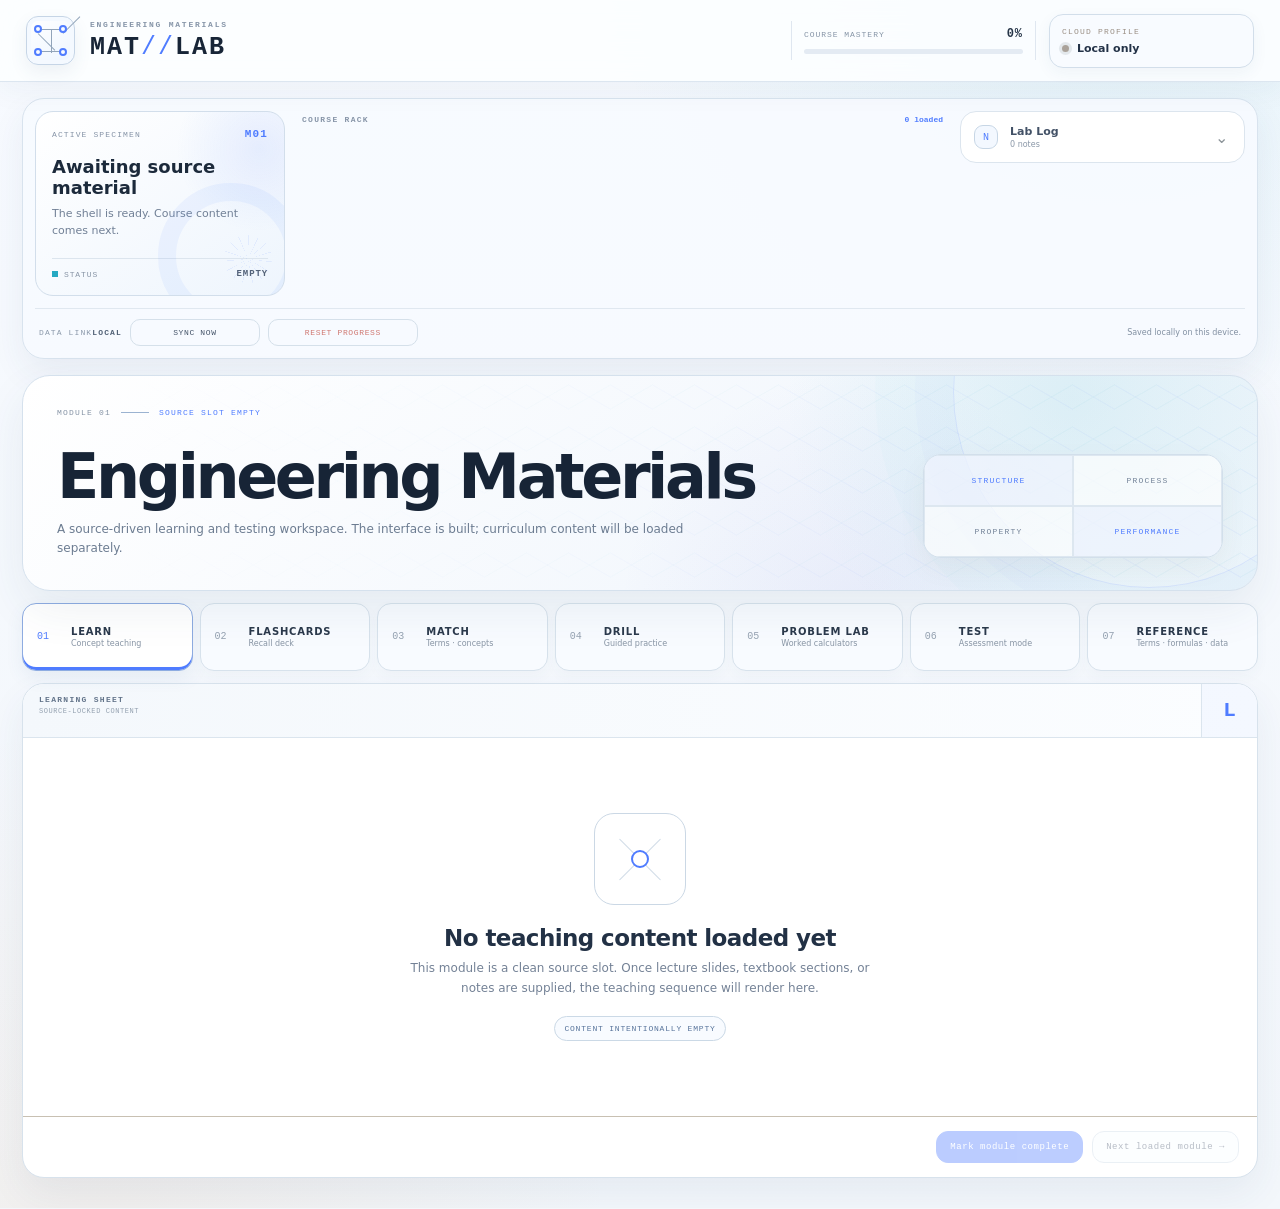
==== commit 0aafd807: "Bust caches for directly embedded course figures" ====
--- a/public/index.html
+++ b/public/index.html
@@ -259,8 +259,8 @@
   <div id="toast" class="toast" role="status" aria-live="polite"></div>
 
   <script src="./image-fallbacks.js?v=2"></script>
-  <script src="./course.js?v=9"></script>
-  <script src="./course-weeks-3-4.js?v=11"></script>
+  <script src="./course.js?v=10"></script>
+  <script src="./course-weeks-3-4.js?v=12"></script>
   <script src="./source-overhaul.js?v=3"></script>
   <script src="./app.js?v=10"></script>
   <script src="./problem-lab.js?v=1"></script>
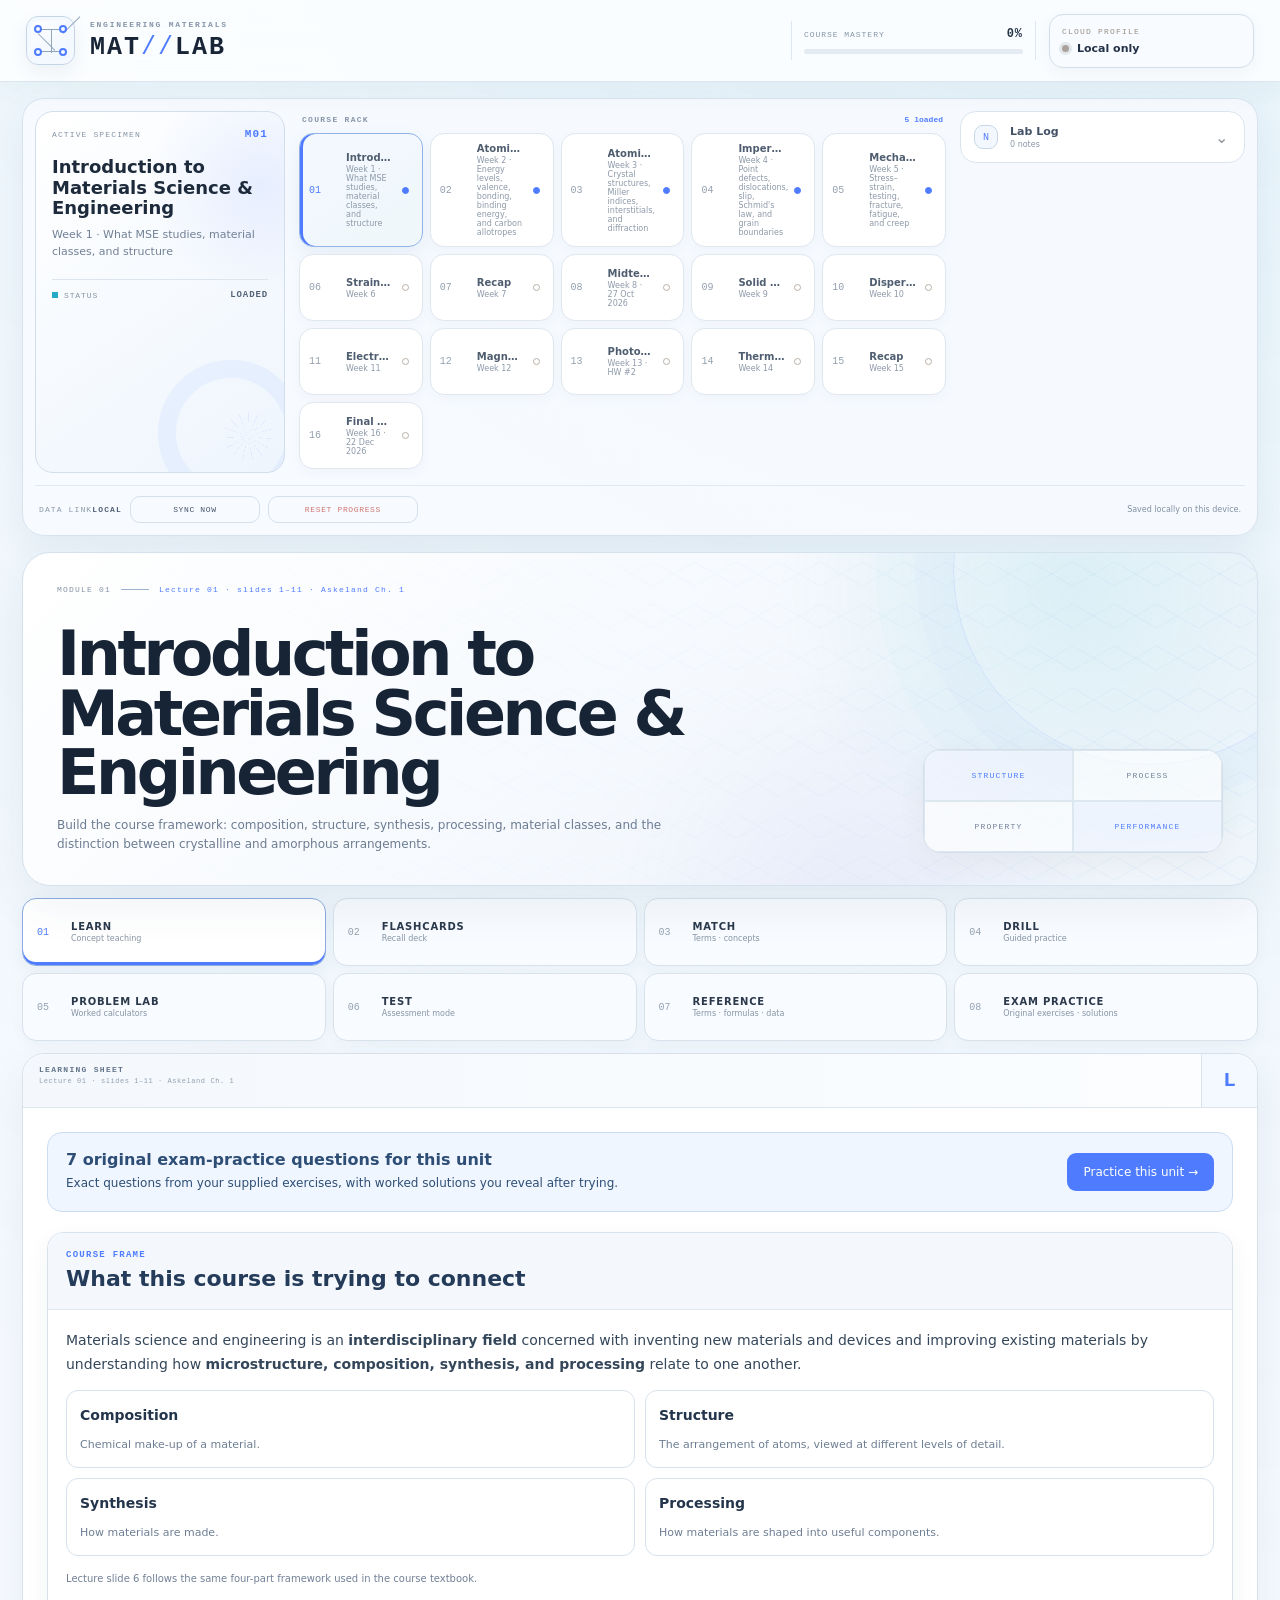
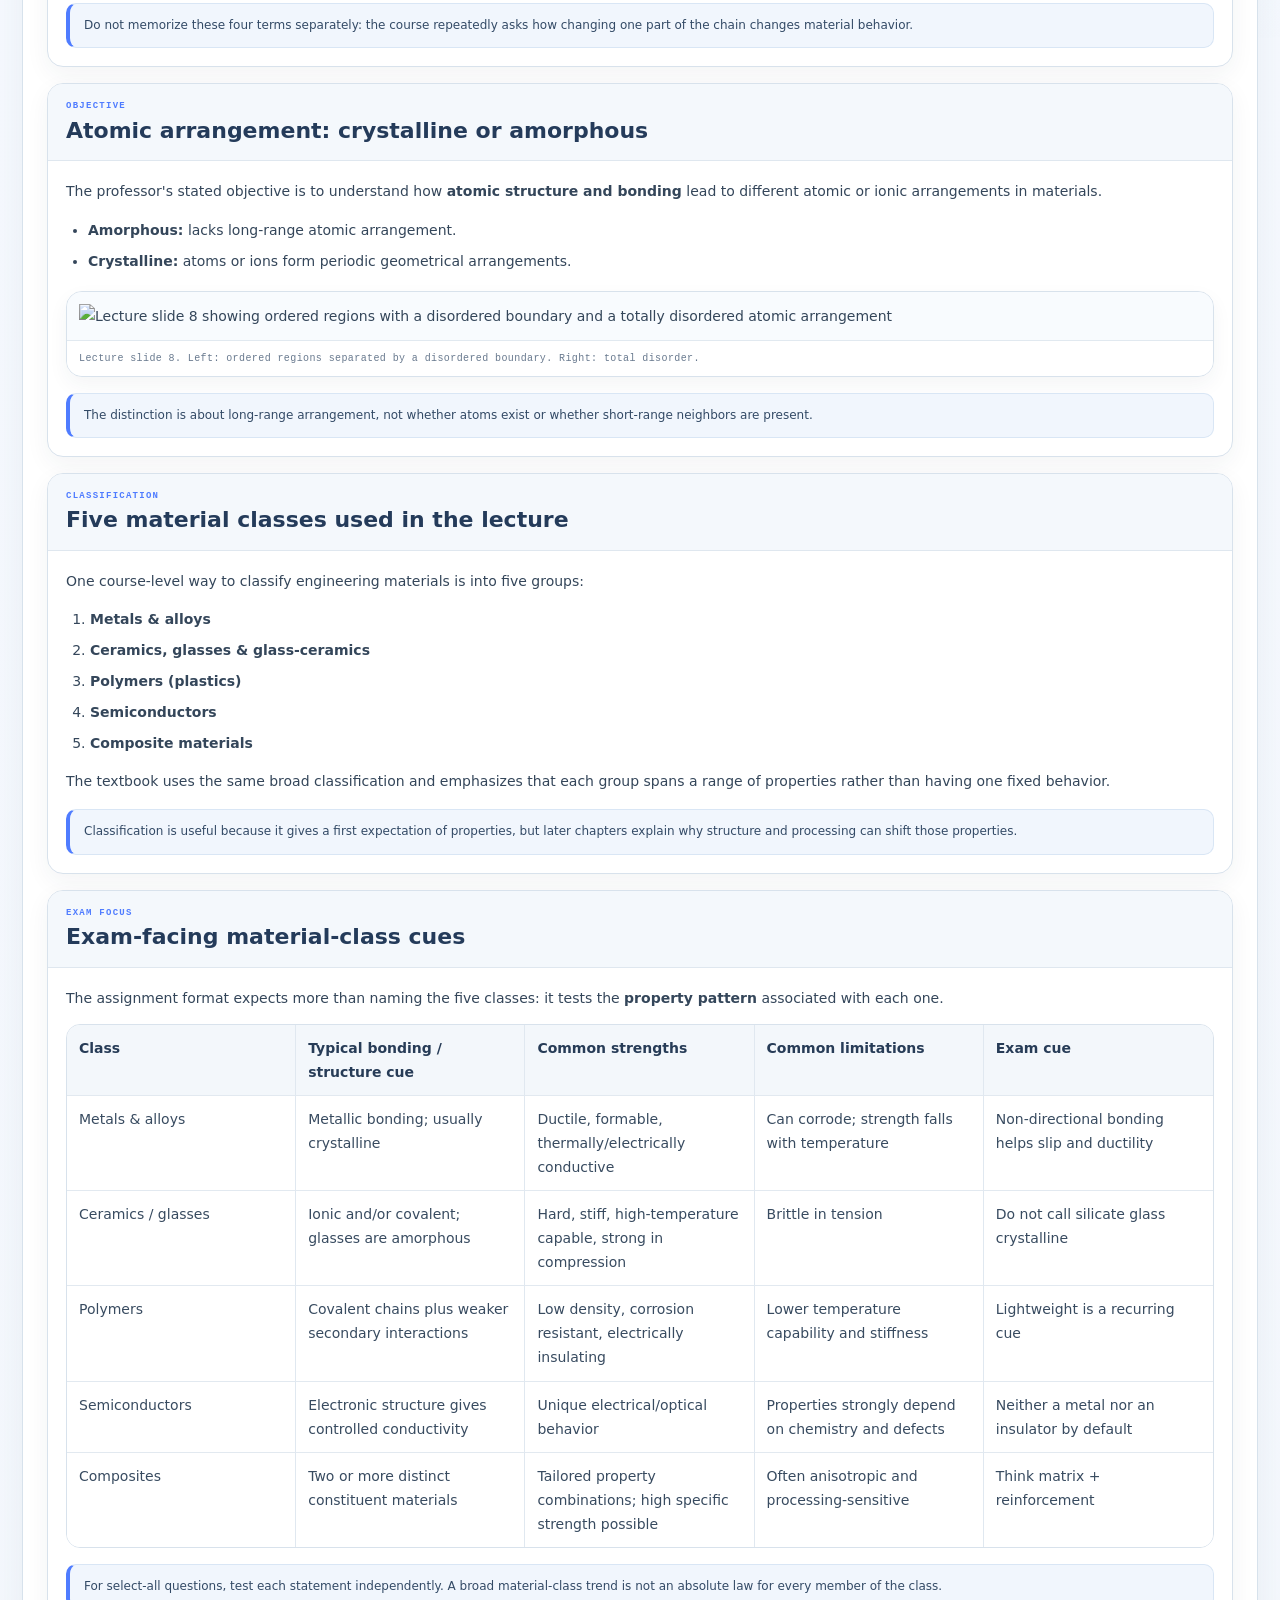
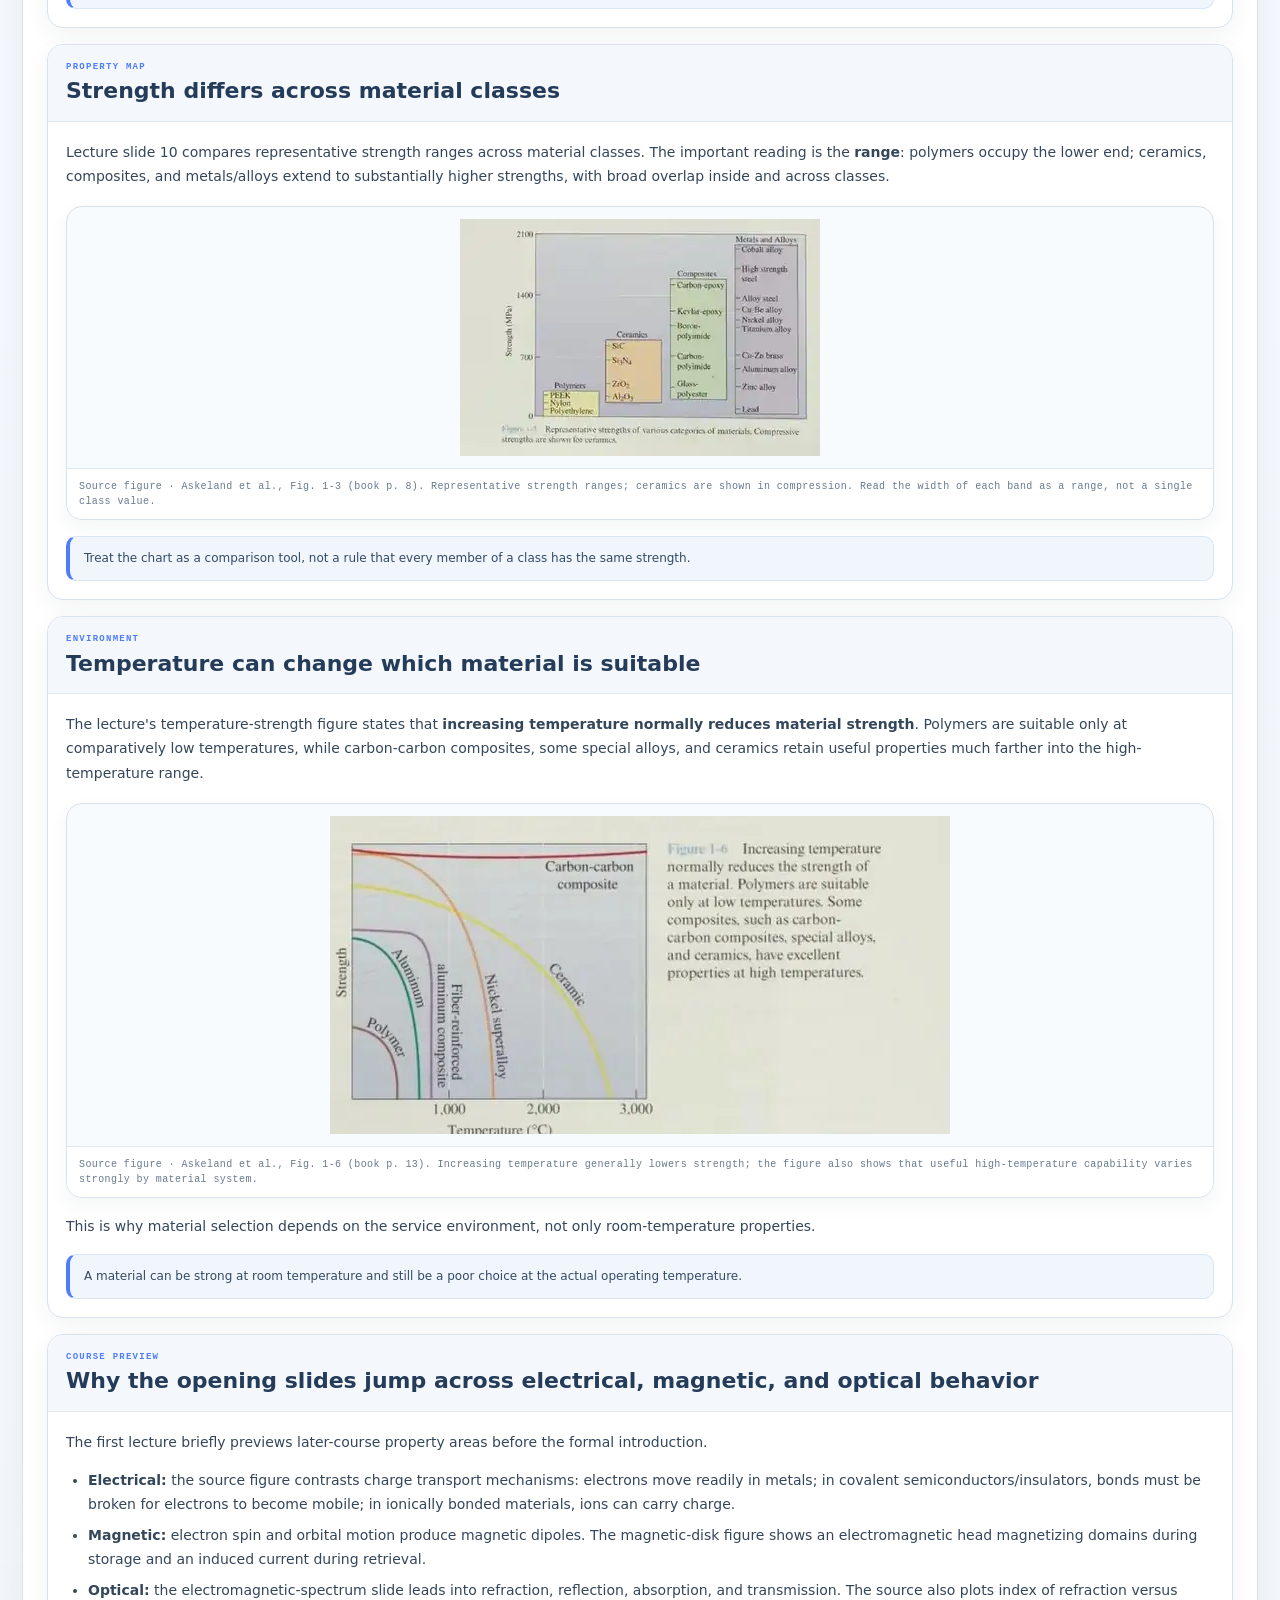
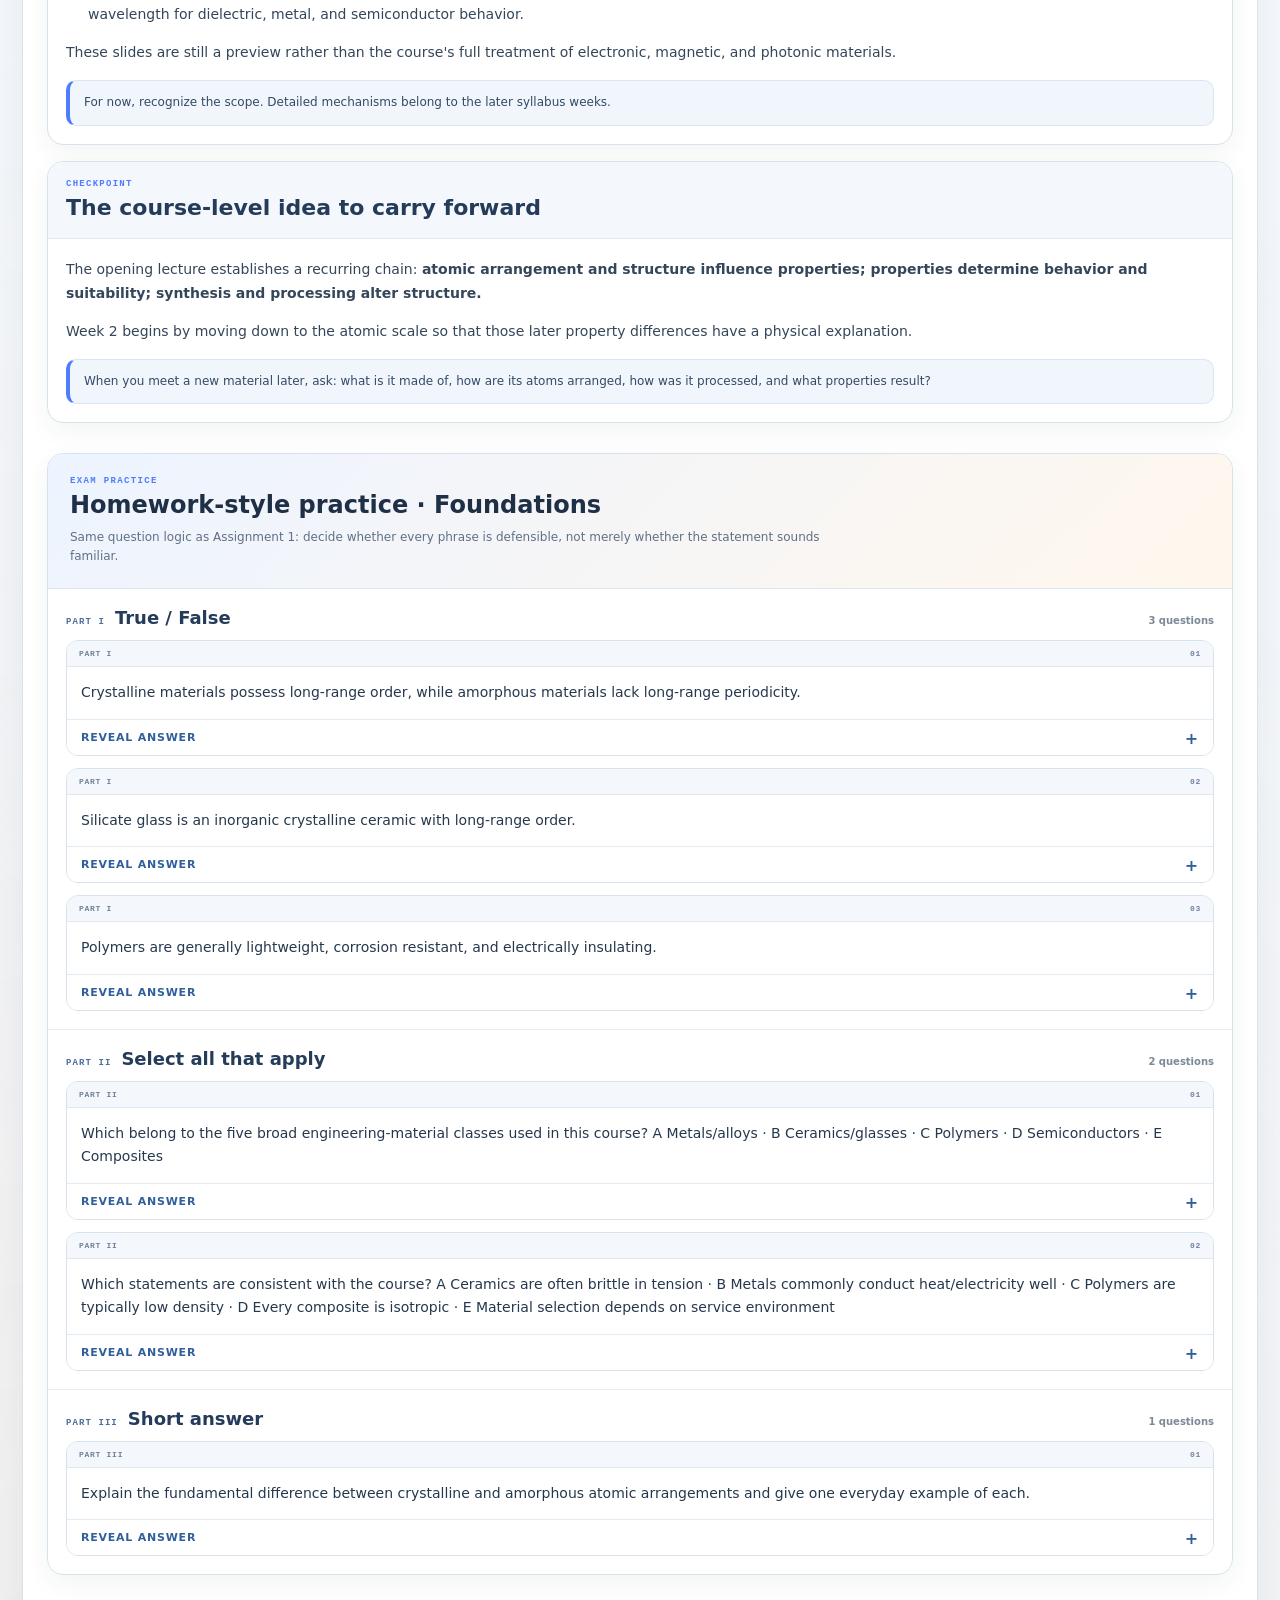
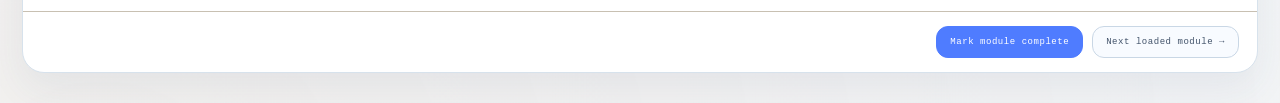
==== commit 7cc7b14f: "Add 79 original exam exercises and complete mechanical properties unit Preserve exact questions and " ====
--- a/public/index.html
+++ b/public/index.html
@@ -1,268 +1,277 @@
-<!DOCTYPE html>
-<html lang="en">
-<head>
-  <meta charset="utf-8" />
-  <meta name="viewport" content="width=device-width,initial-scale=1" />
-  <meta name="theme-color" content="#f5f8fc" />
-  <link rel="icon" type="image/svg+xml" href="./favicon.svg?v=1" />
-  <title>Engineering Materials Lab</title>
-<link rel="stylesheet" href="./styles.css?v=8" />
-  <link rel="stylesheet" href="./course-content.css?v=9" />
-</head>
-<body>
-  <div class="grain grain-a" aria-hidden="true"></div>
-  <div class="grain grain-b" aria-hidden="true"></div>
-
-  <div class="appFrame">
-    <header class="topbar">
-      <button class="mobileMenu" id="mobileMenu" type="button" aria-label="Open course navigation">☰</button>
-      <div class="brand">
-        <div class="crystalMark" aria-hidden="true">
-          <span class="atom a1"></span><span class="atom a2"></span><span class="atom a3"></span><span class="atom a4"></span>
-          <span class="bond b1"></span><span class="bond b2"></span><span class="bond b3"></span><span class="bond b4"></span><span class="bond b5"></span>
-        </div>
-        <div>
-          <div class="brandKicker">ENGINEERING MATERIALS</div>
-          <div class="brandTitle">MAT<span>//</span>LAB</div>
-        </div>
-      </div>
-
-      <div class="topbarRight">
-        <div class="progressReadout">
-          <div class="progressMeta"><span>COURSE MASTERY</span><strong id="progressPct">0%</strong></div>
-          <div class="progressTrack"><div class="progressFill" id="progressFill"></div></div>
-        </div>
-        <button class="profileButton" id="profileButton" type="button" aria-haspopup="dialog" aria-controls="cloudModal">
-          <span class="profileTop">CLOUD PROFILE</span>
-          <span class="profileMain"><i class="cloudDot" id="cloudDot"></i><b id="cloudProfileText">Local only</b></span>
-        </button>
-      </div>
-    </header>
-
-    <div class="workbench">
-      <aside class="rail" id="rail">
-        <div class="railMobileHead">
-          <span>COURSE RACK</span>
-          <button id="railClose" type="button" aria-label="Close course navigation">×</button>
-        </div>
-
-        <section class="specimenCard">
-          <div class="specimenLabel">
-            <span>ACTIVE SPECIMEN</span>
-            <b id="activeModuleCode">M01</b>
-          </div>
-          <h2 id="activeModuleTitle">Awaiting source material</h2>
-          <p id="activeModuleSubtitle">The shell is ready. Course content comes next.</p>
-          <div class="specimenMeta">
-            <span><i></i> STATUS</span>
-            <strong id="activeModuleStatus">EMPTY</strong>
-          </div>
-        </section>
-
-        <section class="rackSection">
-          <div class="railSectionHead">
-            <span>COURSE RACK</span>
-            <b id="moduleCount">0 loaded</b>
-          </div>
-          <div id="moduleList" class="moduleList"></div>
-        </section>
-
-        <section class="logbook">
-          <button class="logbookToggle" id="logbookToggle" type="button" aria-expanded="false" aria-controls="logbookBody">
-            <span class="logIndex">N</span>
-            <span><strong>Lab Log</strong><small id="noteCount">0 notes</small></span>
-            <b id="noteChevron">⌄</b>
-          </button>
-          <div class="logbookBody" id="logbookBody">
-            <div class="noteToolbar">
-              <button id="addNoteBtn" type="button">+ NOTE</button>
-              <button id="deleteNoteBtn" type="button">DELETE</button>
-            </div>
-            <div id="noteTabs" class="noteTabs"></div>
-            <input id="noteTitle" class="noteTitle" maxlength="80" placeholder="Note title" />
-            <textarea id="noteBody" class="noteBody" placeholder="Keep observations, definitions, worked steps, or questions here."></textarea>
-          </div>
-        </section>
-
-        <section class="railFooter">
-          <div class="syncLine"><span>DATA LINK</span><strong id="syncStatus">LOCAL</strong></div>
-          <button id="syncBtn" type="button">SYNC NOW</button>
-          <button id="resetBtn" class="dangerText" type="button">RESET PROGRESS</button>
-          <p id="saveFooter">Saved locally on this device.</p>
-        </section>
-      </aside>
-
-      <main class="desk">
-        <section class="heroPanel">
-          <div class="heroTexture" aria-hidden="true"></div>
-          <div class="heroEyebrow">
-            <span id="heroModule">MODULE 01</span>
-            <i></i>
-            <span id="heroState">SOURCE SLOT EMPTY</span>
-          </div>
-          <div class="heroGrid">
-            <div>
-              <h1 id="heroTitle">Engineering Materials</h1>
-              <p id="heroDescription">A source-driven learning and testing workspace. The interface is built; curriculum content will be loaded separately.</p>
-            </div>
-            <div class="materialStamp" aria-hidden="true">
-              <span>STRUCTURE</span>
-              <span>PROCESS</span>
-              <span>PROPERTY</span>
-              <span>PERFORMANCE</span>
-            </div>
-          </div>
-        </section>
-
-        <nav class="modeTabs" aria-label="Study modes">
-          <button class="modeTab active" data-tab="learn" type="button"><span>01</span><b>LEARN</b><small>Concept teaching</small></button>
-          <button class="modeTab" data-tab="flashcards" type="button"><span>02</span><b>FLASHCARDS</b><small>Recall deck</small></button>
-          <button class="modeTab" data-tab="matching" type="button"><span>03</span><b>MATCH</b><small>Terms · concepts</small></button>
-          <button class="modeTab" data-tab="drill" type="button"><span>04</span><b>DRILL</b><small>Guided practice</small></button>
-          <button class="modeTab" data-tab="problem" type="button"><span>05</span><b>PROBLEM LAB</b><small>Worked calculators</small></button>
-          <button class="modeTab" data-tab="test" type="button"><span>06</span><b>TEST</b><small>Assessment mode</small></button>
-          <button class="modeTab" data-tab="reference" type="button"><span>07</span><b>REFERENCE</b><small>Terms · formulas · data</small></button>
-        </nav>
-
-        <section id="learnView" class="view active">
-          <article class="sheet">
-            <div class="sheetHeader">
-              <div><span>LEARNING SHEET</span><small id="learnSourceLabel">SOURCE-LOCKED CONTENT</small></div>
-              <div class="sheetBadge">L</div>
-            </div>
-            <div id="learnHost" class="sheetBody"></div>
-            <div class="sheetActions">
-              <button id="completeBtn" class="primaryAction" type="button" disabled>Mark module complete</button>
-              <button id="nextLoadedBtn" class="lineAction" type="button" disabled>Next loaded module →</button>
-            </div>
-          </article>
-        </section>
-
-        <section id="flashcardsView" class="view">
-          <article class="studyDeckPanel">
-            <div class="deckPanelHead">
-              <div><span>RECALL DECK</span><h2>Flashcards</h2><p>Review source-backed definitions, relationships, structures, properties, and process cues.</p></div>
-              <div class="deckGlyph" aria-hidden="true"><i></i><i></i><i></i></div>
-            </div>
-            <div id="flashcardsHost" class="deckStage">
-              <div class="cardPreviewStack" aria-hidden="true"><div></div><div></div><div><span>?</span></div></div>
-              <div><strong>Flashcard engine ready.</strong><p>Loaded modules automatically build their recall deck from the course reference.</p></div>
-            </div>
-          </article>
-        </section>
-
-        <section id="matchingView" class="view">
-          <article class="matchPanel">
-            <div class="matchPanelHead"><span>CONNECTION GRID</span><h2>Matching</h2><p>Pair source-backed terms and definitions from the active module.</p></div>
-            <div id="matchingHost" class="matchStage">
-              <div class="matchDemo" aria-hidden="true">
-                <span>A</span><i></i><span>1</span>
-                <span>B</span><i></i><span>2</span>
-                <span>C</span><i></i><span>3</span>
-              </div>
-              <div><strong>Matching mode ready.</strong><p>Loaded modules automatically generate a matching set from the same source-locked reference.</p></div>
-            </div>
-          </article>
-        </section>
-
-        <section id="drillView" class="view">
-          <article class="sheet">
-            <div class="sheetHeader">
-              <div><span>DRILL BENCH</span><small>IMMEDIATE FEEDBACK · HINTS · RETRY</small></div>
-              <div class="sheetBadge">D</div>
-            </div>
-            <div id="drillHost" class="sheetBody"></div>
-          </article>
-        </section>
-
-        <section id="problemView" class="view">
-          <article class="problemLabPanel">
-            <div class="problemLabHead">
-              <div>
-                <span>PROBLEM LAB</span>
-                <h2>Assignment-ready worked calculators</h2>
-                <p>Use the course equations with your values, then copy the displayed derivation into your own solution. Assignment 1 values are available as presets.</p>
-              </div>
-              <div class="problemLabBadge">Σ</div>
-            </div>
-            <div id="problemLabHost"></div>
-          </article>
-        </section>
-
-        <section id="testView" class="view">
-          <article class="testChamber">
-            <div class="testHead">
-              <div>
-                <span>TEST CHAMBER</span>
-                <h2>Closed-feedback assessment</h2>
-                <p>Mixed assessments draw from every loaded source-backed module, with closed feedback until submission.</p>
-              </div>
-              <div class="testGauge"><b id="testQuestionCount">0</b><span>ACTIVE TEST BANK</span></div>
-            </div>
-            <div id="testHost"></div>
-          </article>
-        </section>
-
-        <section id="referenceView" class="view">
-          <article class="referencePanel">
-            <div class="referenceHead">
-              <div>
-                <span>MATERIALS REFERENCE</span>
-                <h2>Searchable course reference</h2>
-                <p>Search definitions, equations, symbols, units, structure data, and process notes from the loaded course.</p>
-              </div>
-              <label class="referenceSearch">
-                <span>SEARCH</span>
-                <input id="referenceSearch" type="search" placeholder="Search reference…" />
-              </label>
-            </div>
-            <div id="referenceHost"></div>
-          </article>
-        </section>
-      </main>
-    </div>
-  </div>
-
-  <div id="cloudModal" class="modal" aria-hidden="true" role="dialog" aria-modal="true" aria-labelledby="cloudModalTitle">
-    <div class="modalCard">
-      <div class="modalBar"><span>PROFILE / CLOUD SAVE</span><button id="modalClose" type="button" aria-label="Close cloud workspace">×</button></div>
-      <div class="modalBody">
-        <div class="modalCode">MATERIALS DATA LINK</div>
-        <h2 id="cloudModalTitle">Cloud workspace</h2>
-        <p>Progress, answers, test history, and Lab Log notes use an isolated Engineering Materials profile with revision-aware conflict handling.</p>
-
-        <div id="cloudLoginSection">
-          <label class="fieldLabel">USERNAME
-            <input id="cloudUsernameInput" maxlength="32" autocomplete="username" autocapitalize="none" spellcheck="false" placeholder="e.g. eren" />
-          </label>
-          <p class="hint"><strong>Shared-key sync:</strong> this username is a profile identifier, not a password or private login. Anyone who knows it can connect to that profile, so do not store sensitive notes here.</p>
-          <button id="cloudConnectBtn" class="primaryAction" type="button">Connect / create profile</button>
-        </div>
-
-        <div id="cloudSignedInSection" hidden>
-          <div class="connectedCard">
-            <span>CONNECTED PROFILE</span>
-            <strong id="connectedUsername"></strong>
-            <small id="connectedMeta">Revision 0</small>
-          </div>
-          <div class="modalActions">
-            <button id="cloudSyncNowBtn" class="lineAction" type="button">Sync now</button>
-            <button id="cloudSwitchBtn" class="lineAction" type="button">Switch username</button>
-            <button id="cloudSignOutBtn" class="lineAction" type="button">Disconnect</button>
-          </div>
-        </div>
-        <div id="cloudMessage" class="cloudMessage" aria-live="polite"></div>
-      </div>
-    </div>
-  </div>
-
-  <div id="toast" class="toast" role="status" aria-live="polite"></div>
-
-  <script src="./image-fallbacks.js?v=2"></script>
-  <script src="./course.js?v=10"></script>
-  <script src="./course-weeks-3-4.js?v=12"></script>
-  <script src="./source-overhaul.js?v=3"></script>
-  <script src="./app.js?v=10"></script>
-  <script src="./problem-lab.js?v=1"></script>
-</body>
-</html>
+<!DOCTYPE html>
+<html lang="en">
+<head>
+  <meta charset="utf-8" />
+  <meta name="viewport" content="width=device-width,initial-scale=1" />
+  <meta name="theme-color" content="#f5f8fc" />
+  <link rel="icon" type="image/svg+xml" href="./favicon.svg?v=1" />
+  <title>Engineering Materials Lab</title>
+<link rel="stylesheet" href="./styles.css?v=8" />
+  <link rel="stylesheet" href="./course-content.css?v=9" />
+  <link rel="stylesheet" href="./exam-practice.css?v=1" />
+</head>
+<body>
+  <div class="grain grain-a" aria-hidden="true"></div>
+  <div class="grain grain-b" aria-hidden="true"></div>
+
+  <div class="appFrame">
+    <header class="topbar">
+      <button class="mobileMenu" id="mobileMenu" type="button" aria-label="Open course navigation">☰</button>
+      <div class="brand">
+        <div class="crystalMark" aria-hidden="true">
+          <span class="atom a1"></span><span class="atom a2"></span><span class="atom a3"></span><span class="atom a4"></span>
+          <span class="bond b1"></span><span class="bond b2"></span><span class="bond b3"></span><span class="bond b4"></span><span class="bond b5"></span>
+        </div>
+        <div>
+          <div class="brandKicker">ENGINEERING MATERIALS</div>
+          <div class="brandTitle">MAT<span>//</span>LAB</div>
+        </div>
+      </div>
+
+      <div class="topbarRight">
+        <div class="progressReadout">
+          <div class="progressMeta"><span>COURSE MASTERY</span><strong id="progressPct">0%</strong></div>
+          <div class="progressTrack"><div class="progressFill" id="progressFill"></div></div>
+        </div>
+        <button class="profileButton" id="profileButton" type="button" aria-haspopup="dialog" aria-controls="cloudModal">
+          <span class="profileTop">CLOUD PROFILE</span>
+          <span class="profileMain"><i class="cloudDot" id="cloudDot"></i><b id="cloudProfileText">Local only</b></span>
+        </button>
+      </div>
+    </header>
+
+    <div class="workbench">
+      <aside class="rail" id="rail">
+        <div class="railMobileHead">
+          <span>COURSE RACK</span>
+          <button id="railClose" type="button" aria-label="Close course navigation">×</button>
+        </div>
+
+        <section class="specimenCard">
+          <div class="specimenLabel">
+            <span>ACTIVE SPECIMEN</span>
+            <b id="activeModuleCode">M01</b>
+          </div>
+          <h2 id="activeModuleTitle">Awaiting source material</h2>
+          <p id="activeModuleSubtitle">The shell is ready. Course content comes next.</p>
+          <div class="specimenMeta">
+            <span><i></i> STATUS</span>
+            <strong id="activeModuleStatus">EMPTY</strong>
+          </div>
+        </section>
+
+        <section class="rackSection">
+          <div class="railSectionHead">
+            <span>COURSE RACK</span>
+            <b id="moduleCount">0 loaded</b>
+          </div>
+          <div id="moduleList" class="moduleList"></div>
+        </section>
+
+        <section class="logbook">
+          <button class="logbookToggle" id="logbookToggle" type="button" aria-expanded="false" aria-controls="logbookBody">
+            <span class="logIndex">N</span>
+            <span><strong>Lab Log</strong><small id="noteCount">0 notes</small></span>
+            <b id="noteChevron">⌄</b>
+          </button>
+          <div class="logbookBody" id="logbookBody">
+            <div class="noteToolbar">
+              <button id="addNoteBtn" type="button">+ NOTE</button>
+              <button id="deleteNoteBtn" type="button">DELETE</button>
+            </div>
+            <div id="noteTabs" class="noteTabs"></div>
+            <input id="noteTitle" class="noteTitle" maxlength="80" placeholder="Note title" />
+            <textarea id="noteBody" class="noteBody" placeholder="Keep observations, definitions, worked steps, or questions here."></textarea>
+          </div>
+        </section>
+
+        <section class="railFooter">
+          <div class="syncLine"><span>DATA LINK</span><strong id="syncStatus">LOCAL</strong></div>
+          <button id="syncBtn" type="button">SYNC NOW</button>
+          <button id="resetBtn" class="dangerText" type="button">RESET PROGRESS</button>
+          <p id="saveFooter">Saved locally on this device.</p>
+        </section>
+      </aside>
+
+      <main class="desk">
+        <section class="heroPanel">
+          <div class="heroTexture" aria-hidden="true"></div>
+          <div class="heroEyebrow">
+            <span id="heroModule">MODULE 01</span>
+            <i></i>
+            <span id="heroState">SOURCE SLOT EMPTY</span>
+          </div>
+          <div class="heroGrid">
+            <div>
+              <h1 id="heroTitle">Engineering Materials</h1>
+              <p id="heroDescription">A source-driven learning and testing workspace. The interface is built; curriculum content will be loaded separately.</p>
+            </div>
+            <div class="materialStamp" aria-hidden="true">
+              <span>STRUCTURE</span>
+              <span>PROCESS</span>
+              <span>PROPERTY</span>
+              <span>PERFORMANCE</span>
+            </div>
+          </div>
+        </section>
+
+        <nav class="modeTabs" aria-label="Study modes">
+          <button class="modeTab active" data-tab="learn" type="button"><span>01</span><b>LEARN</b><small>Concept teaching</small></button>
+          <button class="modeTab" data-tab="flashcards" type="button"><span>02</span><b>FLASHCARDS</b><small>Recall deck</small></button>
+          <button class="modeTab" data-tab="matching" type="button"><span>03</span><b>MATCH</b><small>Terms · concepts</small></button>
+          <button class="modeTab" data-tab="drill" type="button"><span>04</span><b>DRILL</b><small>Guided practice</small></button>
+          <button class="modeTab" data-tab="problem" type="button"><span>05</span><b>PROBLEM LAB</b><small>Worked calculators</small></button>
+          <button class="modeTab" data-tab="test" type="button"><span>06</span><b>TEST</b><small>Assessment mode</small></button>
+          <button class="modeTab" data-tab="reference" type="button"><span>07</span><b>REFERENCE</b><small>Terms · formulas · data</small></button>
+          <button class="modeTab" data-tab="exam" type="button"><span>08</span><b>EXAM PRACTICE</b><small>Original exercises · solutions</small></button>
+        </nav>
+
+        <section id="learnView" class="view active">
+          <article class="sheet">
+            <div class="sheetHeader">
+              <div><span>LEARNING SHEET</span><small id="learnSourceLabel">SOURCE-LOCKED CONTENT</small></div>
+              <div class="sheetBadge">L</div>
+            </div>
+            <div id="learnHost" class="sheetBody"></div>
+            <div class="sheetActions">
+              <button id="completeBtn" class="primaryAction" type="button" disabled>Mark module complete</button>
+              <button id="nextLoadedBtn" class="lineAction" type="button" disabled>Next loaded module →</button>
+            </div>
+          </article>
+        </section>
+
+        <section id="flashcardsView" class="view">
+          <article class="studyDeckPanel">
+            <div class="deckPanelHead">
+              <div><span>RECALL DECK</span><h2>Flashcards</h2><p>Review source-backed definitions, relationships, structures, properties, and process cues.</p></div>
+              <div class="deckGlyph" aria-hidden="true"><i></i><i></i><i></i></div>
+            </div>
+            <div id="flashcardsHost" class="deckStage">
+              <div class="cardPreviewStack" aria-hidden="true"><div></div><div></div><div><span>?</span></div></div>
+              <div><strong>Flashcard engine ready.</strong><p>Loaded modules automatically build their recall deck from the course reference.</p></div>
+            </div>
+          </article>
+        </section>
+
+        <section id="matchingView" class="view">
+          <article class="matchPanel">
+            <div class="matchPanelHead"><span>CONNECTION GRID</span><h2>Matching</h2><p>Pair source-backed terms and definitions from the active module.</p></div>
+            <div id="matchingHost" class="matchStage">
+              <div class="matchDemo" aria-hidden="true">
+                <span>A</span><i></i><span>1</span>
+                <span>B</span><i></i><span>2</span>
+                <span>C</span><i></i><span>3</span>
+              </div>
+              <div><strong>Matching mode ready.</strong><p>Loaded modules automatically generate a matching set from the same source-locked reference.</p></div>
+            </div>
+          </article>
+        </section>
+
+        <section id="drillView" class="view">
+          <article class="sheet">
+            <div class="sheetHeader">
+              <div><span>DRILL BENCH</span><small>IMMEDIATE FEEDBACK · HINTS · RETRY</small></div>
+              <div class="sheetBadge">D</div>
+            </div>
+            <div id="drillHost" class="sheetBody"></div>
+          </article>
+        </section>
+
+        <section id="problemView" class="view">
+          <article class="problemLabPanel">
+            <div class="problemLabHead">
+              <div>
+                <span>PROBLEM LAB</span>
+                <h2>Assignment-ready worked calculators</h2>
+                <p>Use the course equations with your values, then copy the displayed derivation into your own solution. Assignment 1 values are available as presets.</p>
+              </div>
+              <div class="problemLabBadge">Σ</div>
+            </div>
+            <div id="problemLabHost"></div>
+          </article>
+        </section>
+
+        <section id="testView" class="view">
+          <article class="testChamber">
+            <div class="testHead">
+              <div>
+                <span>TEST CHAMBER</span>
+                <h2>Closed-feedback assessment</h2>
+                <p>Mixed assessments draw from every loaded source-backed module, with closed feedback until submission.</p>
+              </div>
+              <div class="testGauge"><b id="testQuestionCount">0</b><span>ACTIVE TEST BANK</span></div>
+            </div>
+            <div id="testHost"></div>
+          </article>
+        </section>
+
+        <section id="examView" class="view">
+          <article class="examPanel" id="examPracticeHost"></article>
+        </section>
+
+        <section id="referenceView" class="view">
+          <article class="referencePanel">
+            <div class="referenceHead">
+              <div>
+                <span>MATERIALS REFERENCE</span>
+                <h2>Searchable course reference</h2>
+                <p>Search definitions, equations, symbols, units, structure data, and process notes from the loaded course.</p>
+              </div>
+              <label class="referenceSearch">
+                <span>SEARCH</span>
+                <input id="referenceSearch" type="search" placeholder="Search reference…" />
+              </label>
+            </div>
+            <div id="referenceHost"></div>
+          </article>
+        </section>
+      </main>
+    </div>
+  </div>
+
+  <div id="cloudModal" class="modal" aria-hidden="true" role="dialog" aria-modal="true" aria-labelledby="cloudModalTitle">
+    <div class="modalCard">
+      <div class="modalBar"><span>PROFILE / CLOUD SAVE</span><button id="modalClose" type="button" aria-label="Close cloud workspace">×</button></div>
+      <div class="modalBody">
+        <div class="modalCode">MATERIALS DATA LINK</div>
+        <h2 id="cloudModalTitle">Cloud workspace</h2>
+        <p>Progress, answers, test history, and Lab Log notes use an isolated Engineering Materials profile with revision-aware conflict handling.</p>
+
+        <div id="cloudLoginSection">
+          <label class="fieldLabel">USERNAME
+            <input id="cloudUsernameInput" maxlength="32" autocomplete="username" autocapitalize="none" spellcheck="false" placeholder="e.g. eren" />
+          </label>
+          <p class="hint"><strong>Shared-key sync:</strong> this username is a profile identifier, not a password or private login. Anyone who knows it can connect to that profile, so do not store sensitive notes here.</p>
+          <button id="cloudConnectBtn" class="primaryAction" type="button">Connect / create profile</button>
+        </div>
+
+        <div id="cloudSignedInSection" hidden>
+          <div class="connectedCard">
+            <span>CONNECTED PROFILE</span>
+            <strong id="connectedUsername"></strong>
+            <small id="connectedMeta">Revision 0</small>
+          </div>
+          <div class="modalActions">
+            <button id="cloudSyncNowBtn" class="lineAction" type="button">Sync now</button>
+            <button id="cloudSwitchBtn" class="lineAction" type="button">Switch username</button>
+            <button id="cloudSignOutBtn" class="lineAction" type="button">Disconnect</button>
+          </div>
+        </div>
+        <div id="cloudMessage" class="cloudMessage" aria-live="polite"></div>
+      </div>
+    </div>
+  </div>
+
+  <div id="toast" class="toast" role="status" aria-live="polite"></div>
+
+  <script src="./image-fallbacks.js?v=2"></script>
+  <script src="./course.js?v=10"></script>
+  <script src="./course-weeks-3-4.js?v=12"></script>
+  <script src="./source-overhaul.js?v=3"></script>
+  <script src="./course-mechanical.js?v=1"></script>
+  <script src="./exercise-bank.js?v=2"></script>
+  <script src="./exam-practice.js?v=1"></script>
+  <script src="./app.js?v=11"></script>
+  <script src="./problem-lab.js?v=1"></script>
+</body>
+</html>
--- a/public/exam-practice.css
+++ b/public/exam-practice.css
@@ -0,0 +1,16 @@
+/* Original exercise bank, aligned with the existing Materials Lab palette. */
+.modeTabs{grid-template-columns:repeat(4,minmax(0,1fr))}
+.examPanel{border:1px solid var(--lab-line);border-radius:22px;background:#fff;overflow:hidden;box-shadow:0 16px 38px rgba(47,76,109,.06)}
+.examIntro{display:flex;justify-content:space-between;gap:28px;padding:27px;background:linear-gradient(125deg,#eff5ff,#f6fcff 68%,#fff9f1);border-bottom:1px solid var(--lab-line)}
+.examKicker{font:800 10px ui-monospace,monospace;letter-spacing:.14em;color:#4f72b5}.examIntro h2{font-size:30px;letter-spacing:-.035em;margin:8px 0}.examIntro p{max-width:760px;font-size:13px;color:#586d85;line-height:1.7;margin:0}
+.examBankCount{flex:0 0 110px;align-self:center;display:grid;gap:2px;text-align:center;padding:15px;border:1px solid #cadcf1;border-radius:16px;background:#ffffffbd}.examBankCount strong{font-size:36px;color:#446fe4}.examBankCount span{font-size:10px;color:#687d95}
+.examFilters{display:grid;grid-template-columns:1.15fr .8fr 1fr;gap:13px;padding:22px 25px 14px}.examFilters label{display:grid;gap:7px;color:#536981;font-size:11px;font-weight:700}.examFilters select,.examFilters input{width:100%;min-width:0;border:1px solid #cbd9e8;background:#fbfdff;border-radius:10px;color:#24354b;padding:11px;font:inherit;font-size:12px}
+.examResultsBar{display:flex;justify-content:space-between;align-items:center;gap:12px;padding:0 25px 16px}.examResultsBar p{color:#728398;font-size:11px}.examResultsBar button{border:1px solid #d4dfec;border-radius:8px;padding:8px 10px;background:#fff;color:#4a6483;font-size:11px;cursor:pointer}
+#examQuestions{padding:0 25px 25px;display:grid;gap:18px}.sourceExercise{border:1px solid #d4e0ed;border-radius:15px;overflow:hidden;scroll-margin-top:20px;background:#fff;min-width:0}.sourceExerciseHead{display:flex;justify-content:space-between;gap:12px;padding:13px 18px;background:#f4f8fd;border-bottom:1px solid #e0e9f3}.sourceExerciseHead>span{font:800 11px ui-monospace,monospace;letter-spacing:.04em;color:#3765bc}.sourceExerciseHead i{font-style:normal;color:#a1b1c8;margin:0 5px}.sourceExerciseHead small{font-size:10px;color:#75869b;text-align:right}.sourceExercise>h3{margin:20px 22px 11px;font-size:18px;color:#263a54;line-height:1.4}
+.sourceQuestion{padding:0 22px;font-size:14px;line-height:1.8;color:#2c3e53;overflow-wrap:anywhere}.sourceQuestion>p:first-child{margin-top:0}.sourceQuestion ol,.exerciseSolutionBody ol{padding-left:25px}.sourceQuestion li,.exerciseSolutionBody li{margin:7px 0}.sourceQuestion img{display:block;max-width:100%;height:auto;margin:15px auto;object-fit:contain;max-height:850px}.questionSource{padding:0 22px;color:#7c8ba0;font-size:10px;margin:14px 0 18px}
+.exerciseSolution{border-top:1px solid #cfdced;background:#f7faff}.exerciseSolution>summary{list-style:none;cursor:pointer;display:flex;justify-content:space-between;align-items:center;gap:15px;padding:15px 22px;font-weight:750;font-size:13px;color:#385fa6}.exerciseSolution>summary::-webkit-details-marker{display:none}.exerciseSolution>summary b{font-size:22px;font-weight:400;line-height:1;transition:transform .15s}.exerciseSolution[open]>summary{background:#eaf1ff;border-bottom:1px solid #d7e4f7}.exerciseSolution[open]>summary b{transform:rotate(45deg)}.exerciseSolutionBody{padding:20px 22px;color:#304760;font-size:14px;line-height:1.85;overflow-wrap:anywhere}.exerciseSolutionBody>p:first-child{margin-top:0}.exerciseSolutionBody strong{color:#23446a}.exerciseSolutionBody table,.sourceQuestion table{border-collapse:collapse;width:100%;font-size:12px;margin:12px 0;display:block;overflow-x:auto}.exerciseSolutionBody td,.exerciseSolutionBody th,.sourceQuestion td,.sourceQuestion th{padding:8px;border:1px solid #d5e0ec;text-align:left;min-width:65px}.exerciseSolutionBody th,.sourceQuestion th{background:#edf4ff}.solutionSource{border-top:1px solid #dce5f0;margin-top:18px;padding-top:14px;font-size:11px;color:#73859c}.solutionSource a{color:#3c64af}.keyClarification{border-left:3px solid #d09853;background:#fff9ef;padding:11px 14px;font-size:12px;color:#7d613e}
+.exerciseAttempt,.originalQuestion{margin:0 22px 17px;font-size:11px;color:#647c97}.originalQuestion{margin:14px 0}.exerciseAttempt>summary,.originalQuestion>summary{cursor:pointer;width:fit-content;padding:5px 0;text-decoration:underline;text-underline-offset:3px}.exerciseAttempt label{display:block;margin:9px 0 6px}.exerciseAttempt textarea{box-sizing:border-box;display:block;width:100%;padding:12px;border:1px solid #c6d7e9;border-radius:9px;resize:vertical;background:#fcfdff;color:#2b405c;font-family:inherit;font-size:13px;line-height:1.65}.attemptSave{display:block;font-size:10px;min-height:14px;margin-top:5px}.originalQuestion img{margin-bottom:0;border:1px solid #d7e2ee}
+.unitExamLink{display:flex;align-items:center;justify-content:space-between;gap:20px;border:1px solid #cbdcf2;border-radius:15px;background:#f0f6ff;margin:0 0 20px;padding:17px 18px;color:#2e4e76}.unitExamLink p{font-size:12px;line-height:1.6;margin:5px 0 0}.unitExamLink button{flex-shrink:0;background:#4f7cff;border:0;border-radius:9px;padding:12px 16px;color:#fff;font-size:12px;cursor:pointer}.examNoResults{padding:24px;text-align:center;color:#647a94}
+.examFilters :focus-visible,.exerciseSolution summary:focus-visible,.originalQuestion summary:focus-visible,.exerciseAttempt summary:focus-visible{outline:3px solid #91b2ff;outline-offset:3px}
+@media(max-width:820px){.modeTabs{grid-template-columns:repeat(2,minmax(0,1fr))}.examIntro{padding:22px 18px}.examFilters{grid-template-columns:1fr 1fr;padding:18px}.examFilters>label:last-child{grid-column:1/-1}#examQuestions{padding:0 16px 18px}.examResultsBar{padding:0 18px 12px}.sourceExerciseHead{flex-direction:column;gap:5px}.sourceExerciseHead small{text-align:left}.unitExamLink{align-items:flex-start;flex-direction:column}.unitExamLink button{width:100%}}
+@media(max-width:480px){.examIntro{display:block}.examBankCount{display:flex;align-items:center;gap:10px;width:fit-content;margin-top:14px;padding:7px 14px}.examBankCount strong{font-size:25px}.examIntro h2{font-size:27px}.examFilters{grid-template-columns:1fr}.examFilters>label:last-child{grid-column:auto}.examResultsBar{align-items:flex-start;flex-direction:column;gap:0}.sourceExercise>h3{margin:17px 15px 10px}.sourceQuestion{padding:0 15px}.exerciseSolutionBody{padding:15px}.exerciseSolution>summary{padding:14px 15px}.questionSource{padding:0 15px}.exerciseAttempt{margin:0 15px 15px}}
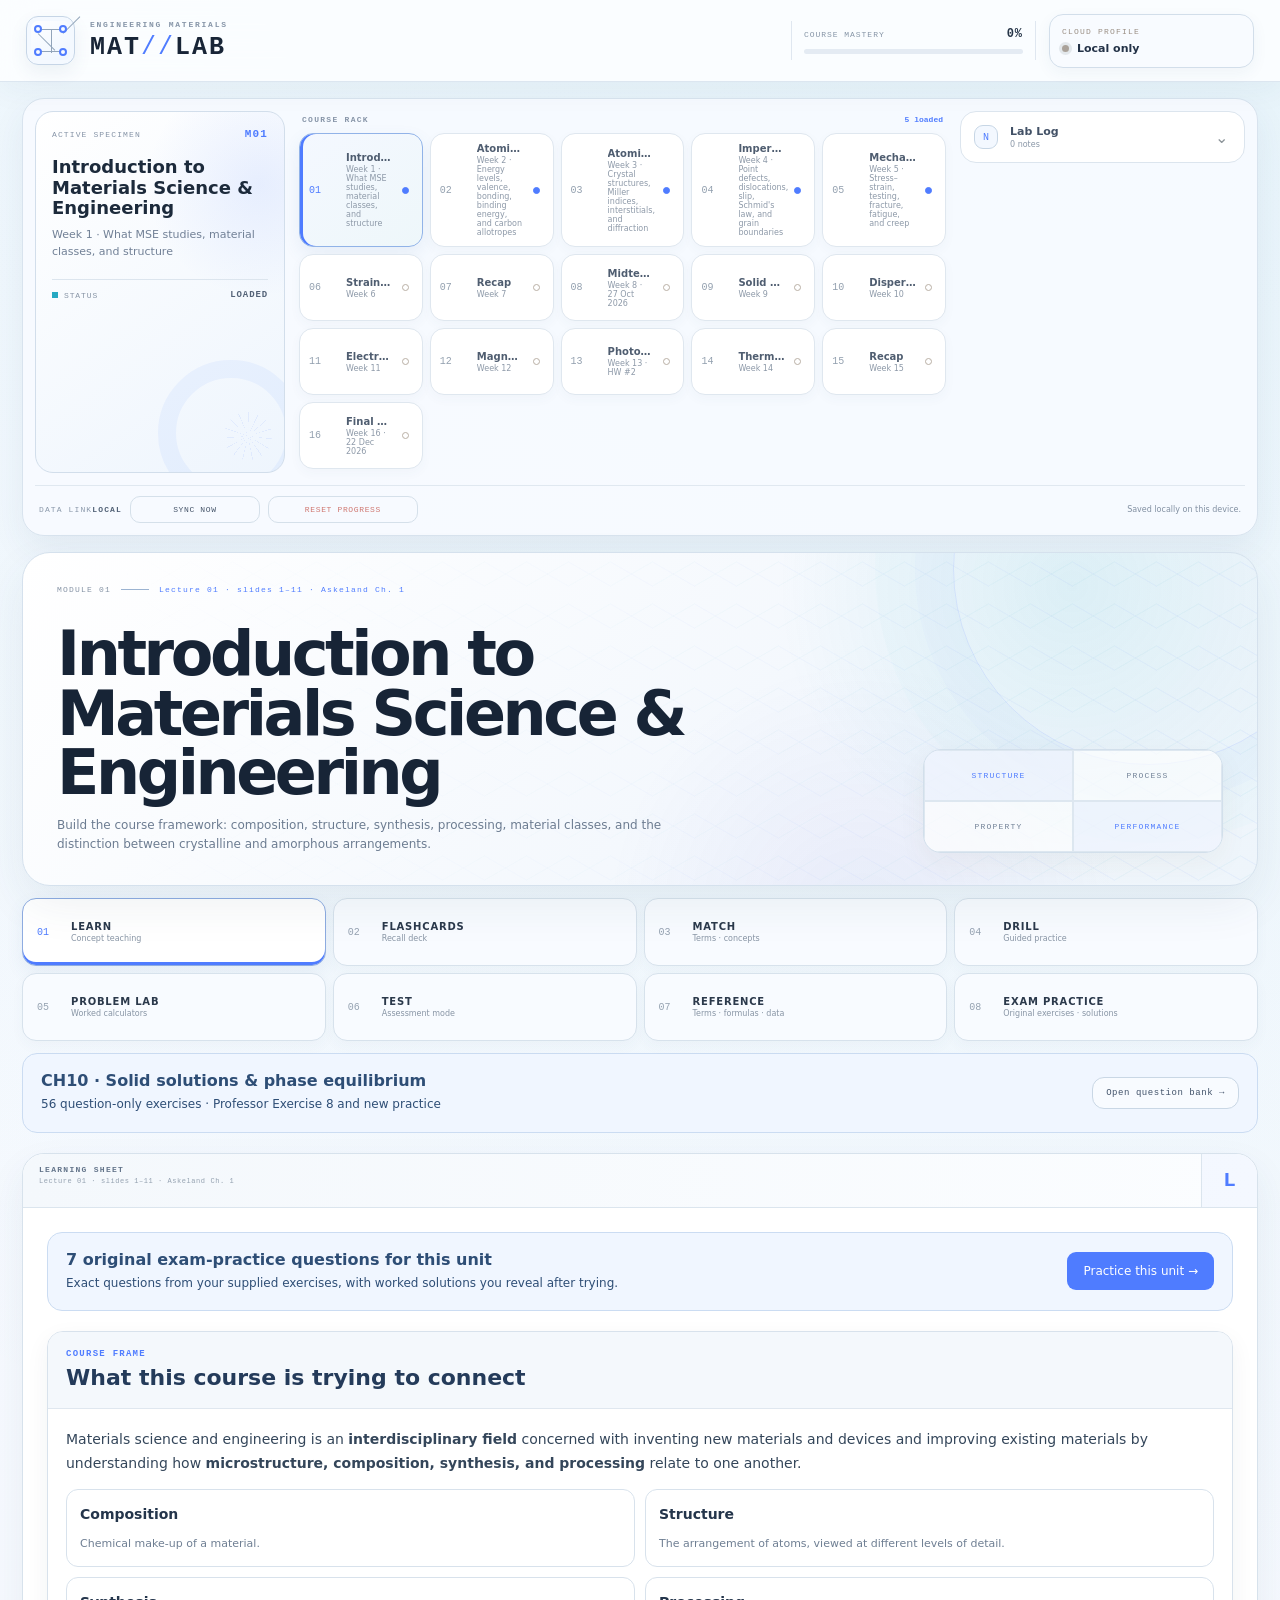
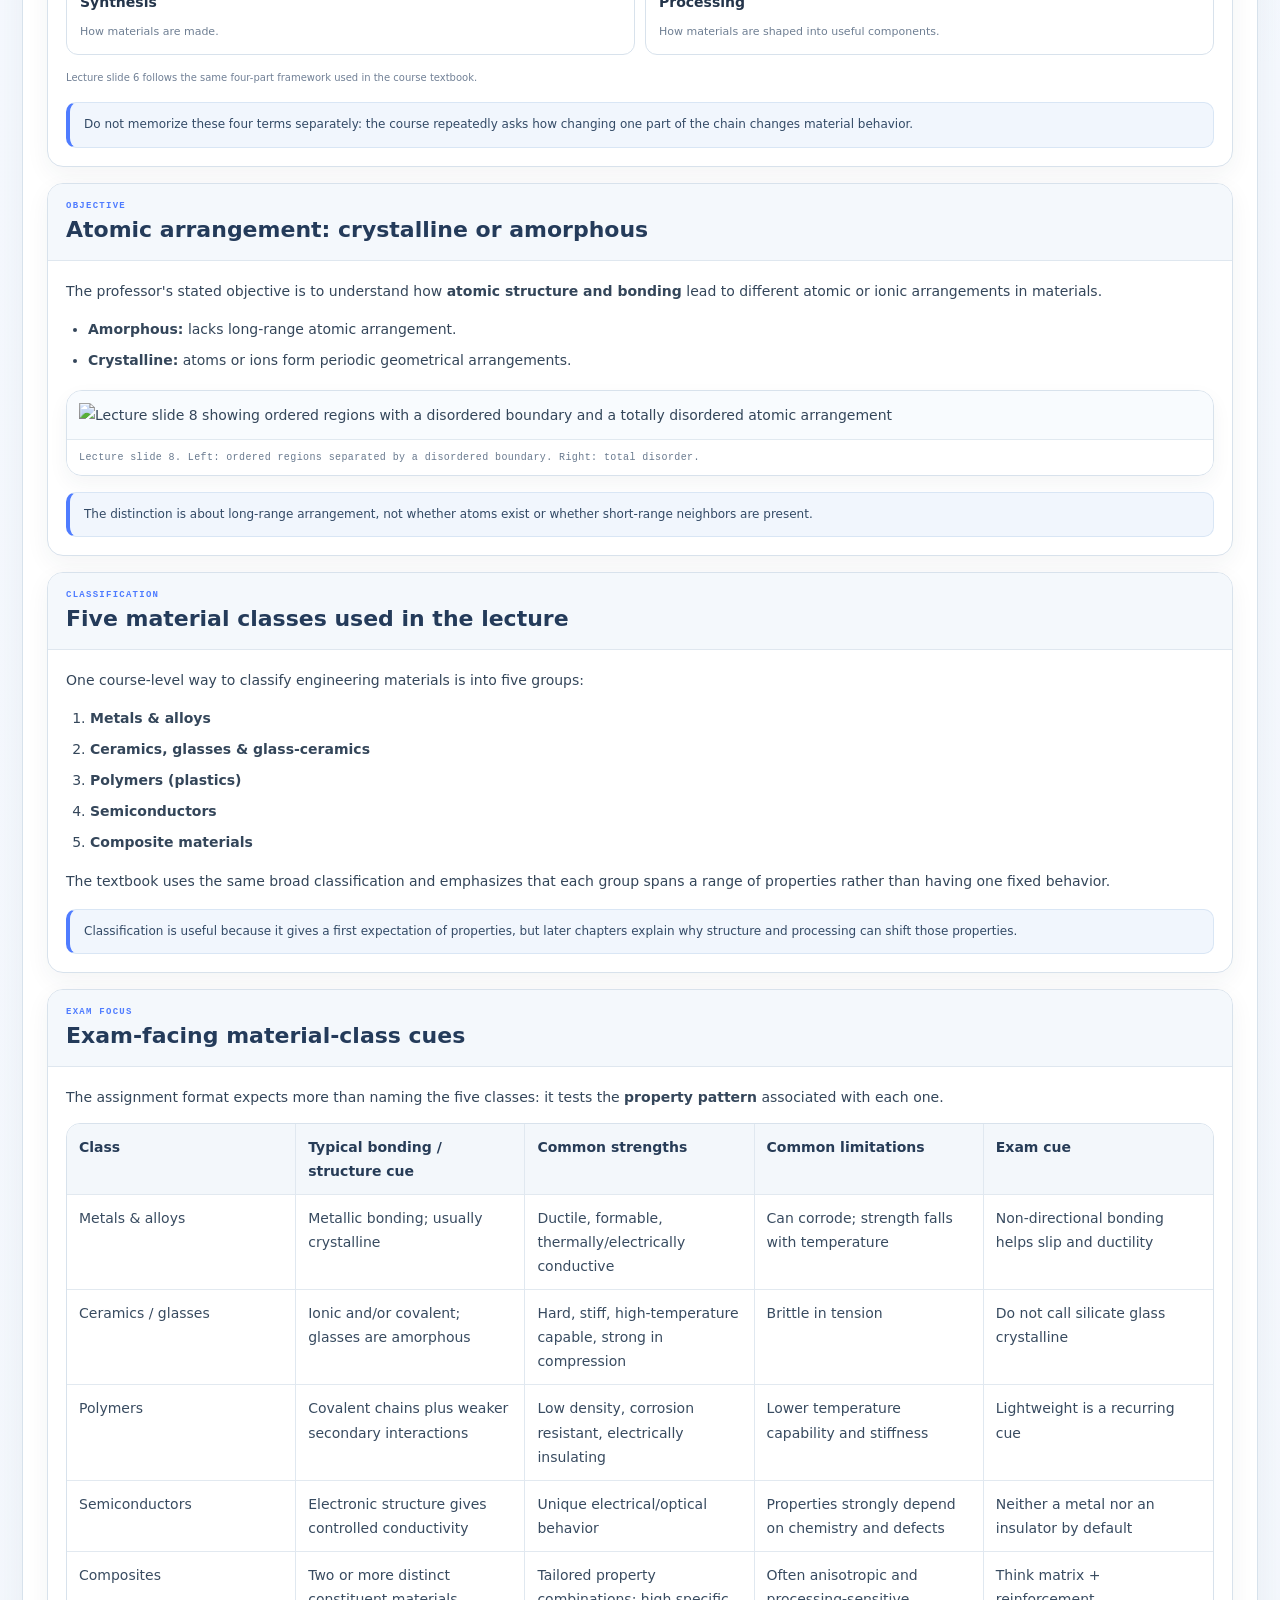
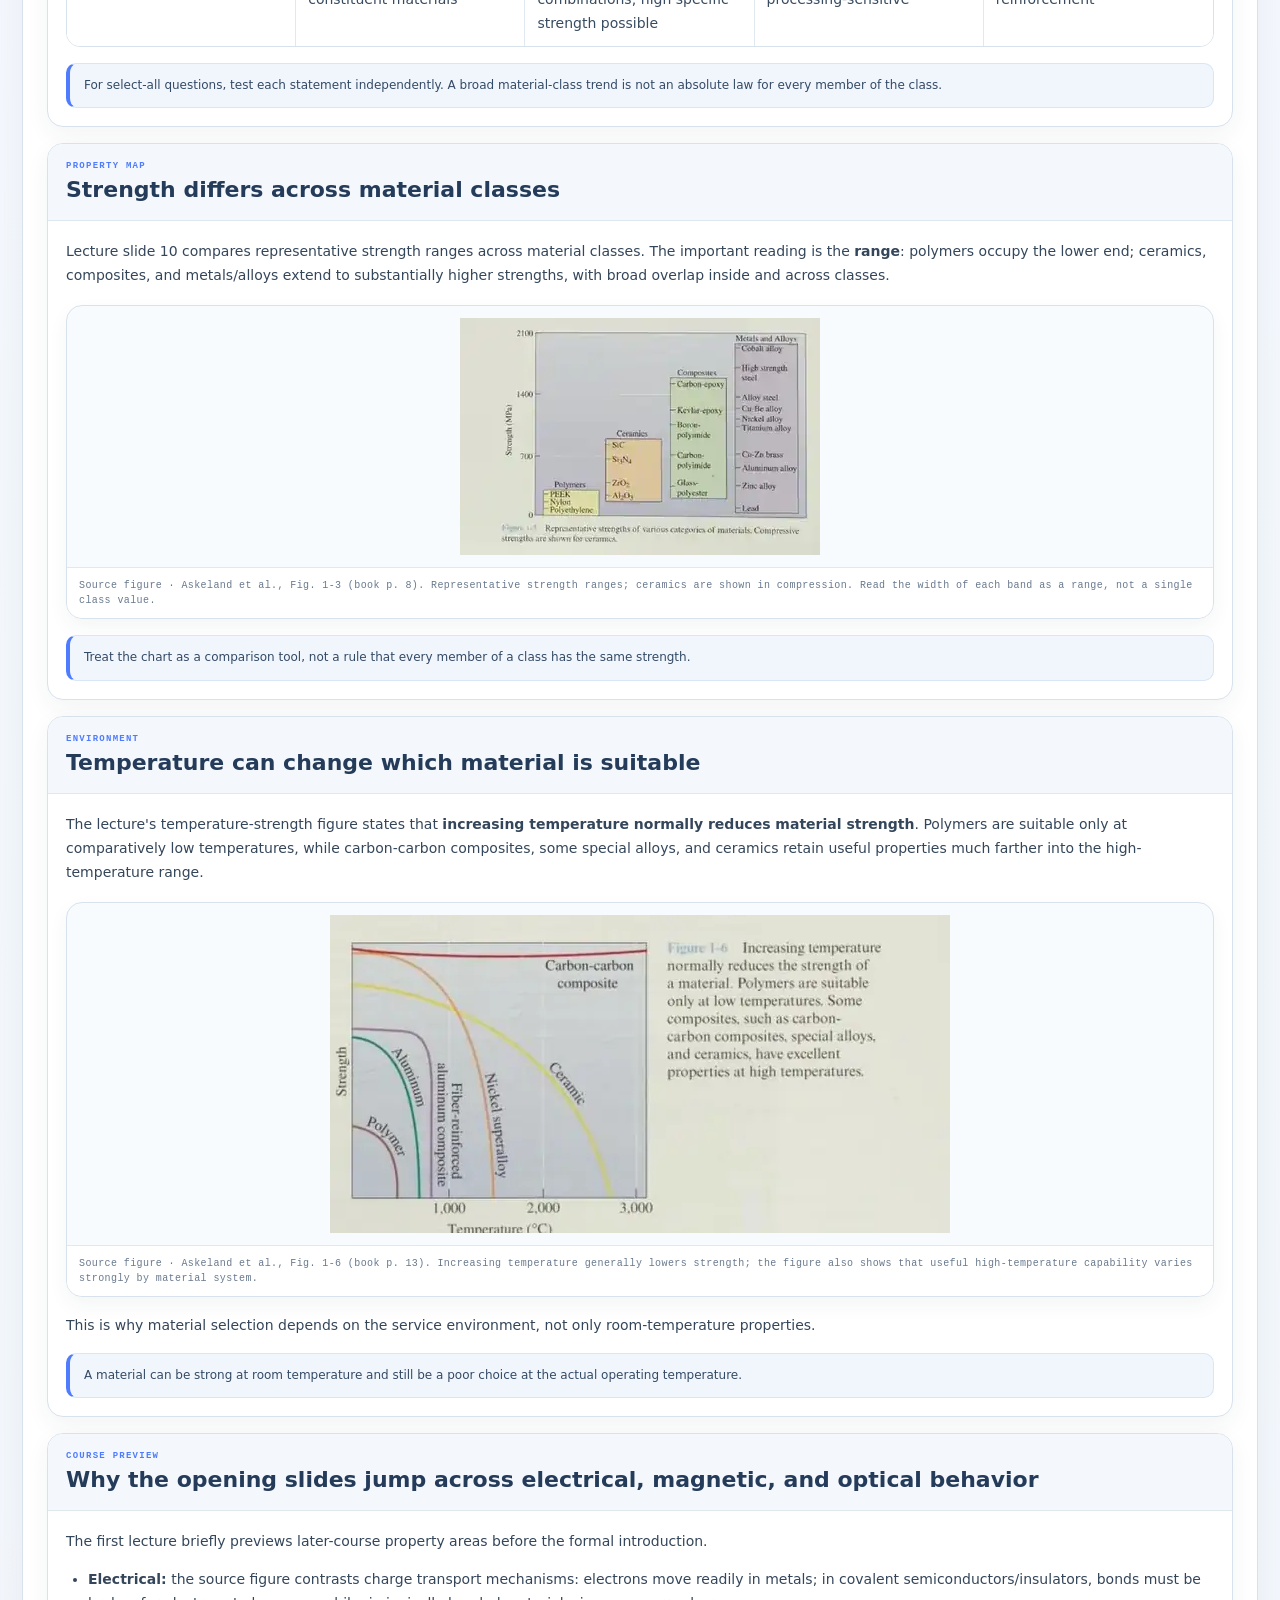
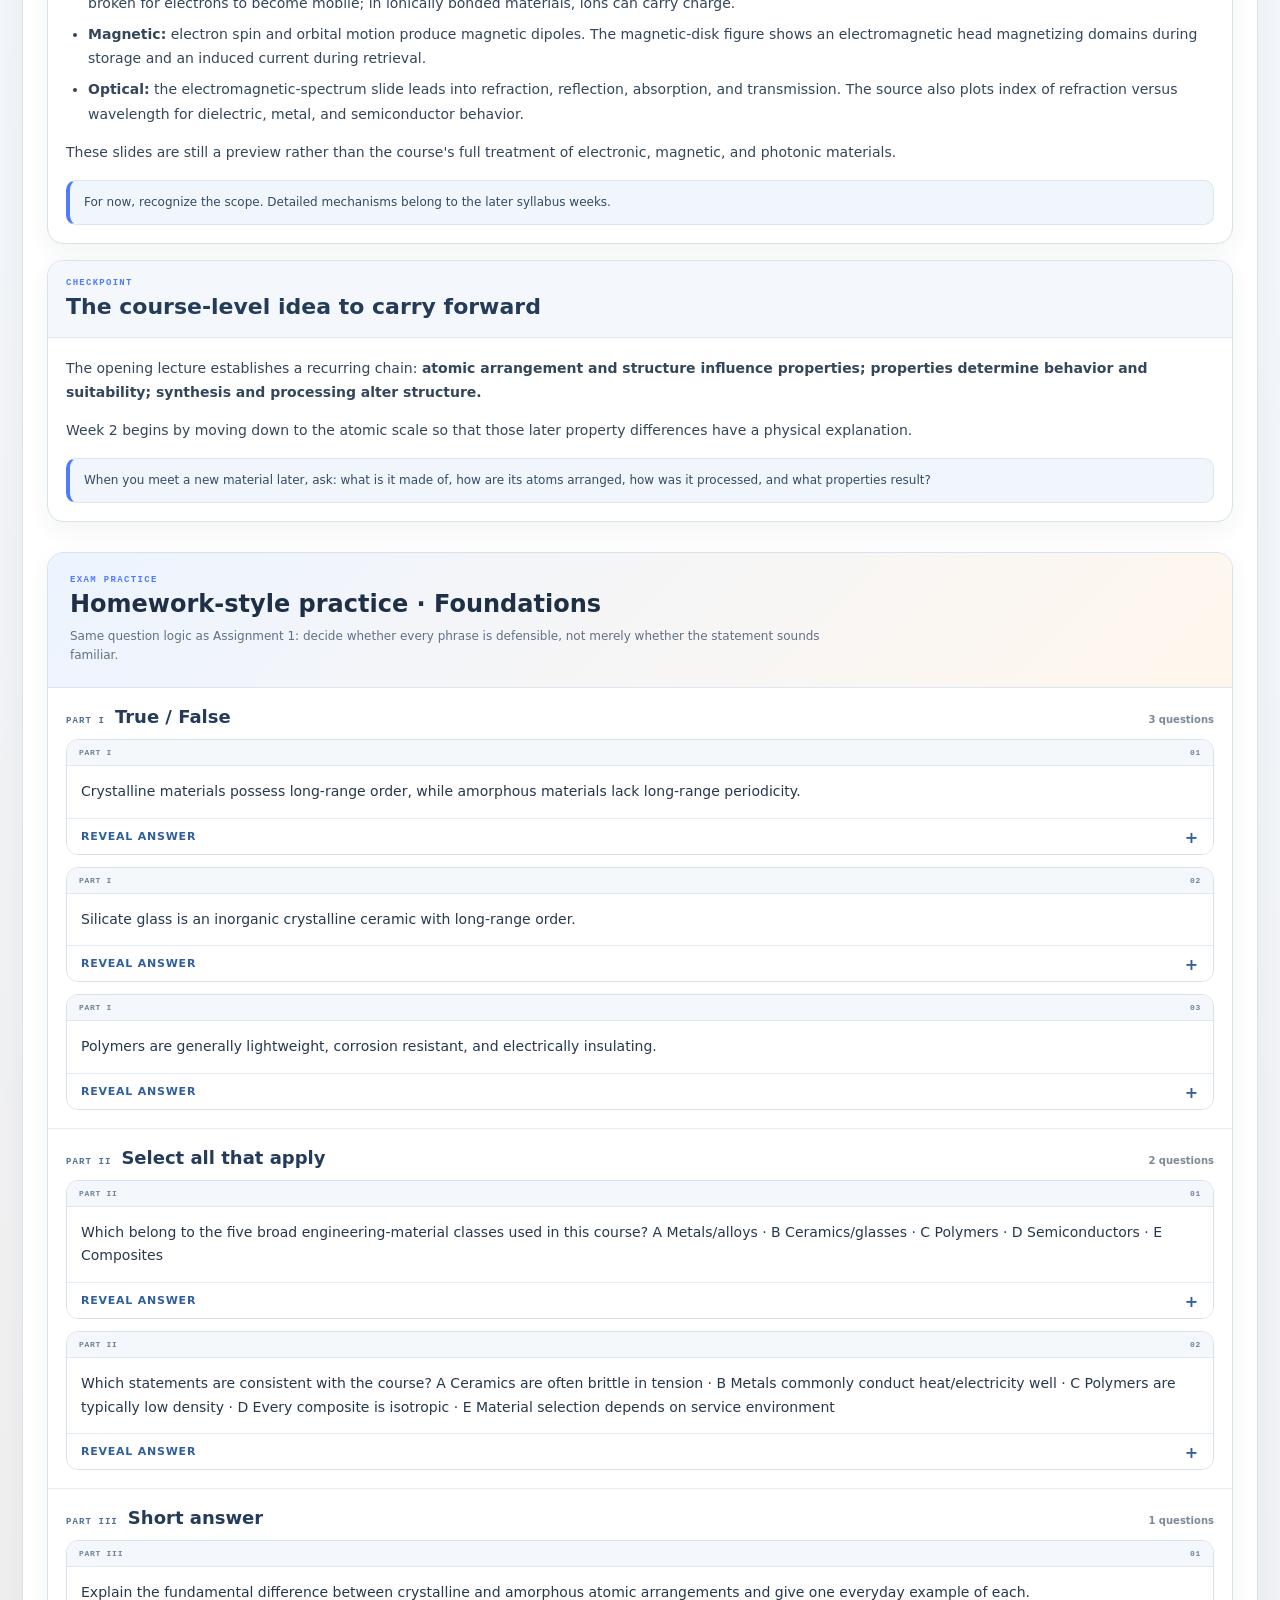
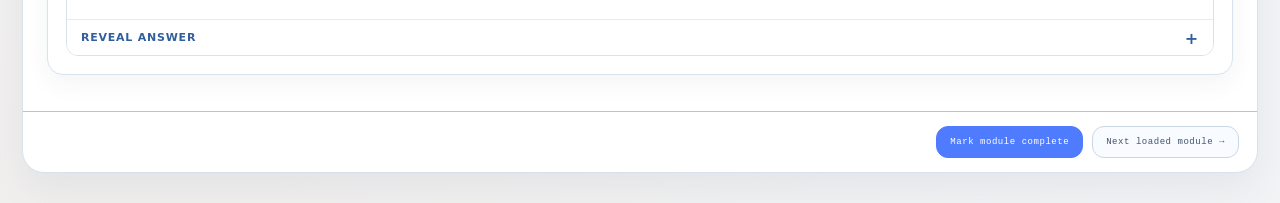
==== commit eac9a934: "Link Chapter 10 practice from the main Materials Lab navigation" ====
--- a/public/index.html
+++ b/public/index.html
@@ -125,6 +125,8 @@
           <button class="modeTab" data-tab="reference" type="button"><span>07</span><b>REFERENCE</b><small>Terms · formulas · data</small></button>
           <button class="modeTab" data-tab="exam" type="button"><span>08</span><b>EXAM PRACTICE</b><small>Original exercises · solutions</small></button>
         </nav>
+        <section class="unitExamLink" aria-label="New chapter practice"><div><strong>CH10 · Solid solutions &amp; phase equilibrium</strong><p>56 question-only exercises · Professor Exercise 8 and new practice</p></div><a class="lineAction" style="text-decoration:none;flex-shrink:0;text-align:center" href="./phase-practice.html">Open question bank →</a></section>
+
 
         <section id="learnView" class="view active">
           <article class="sheet">
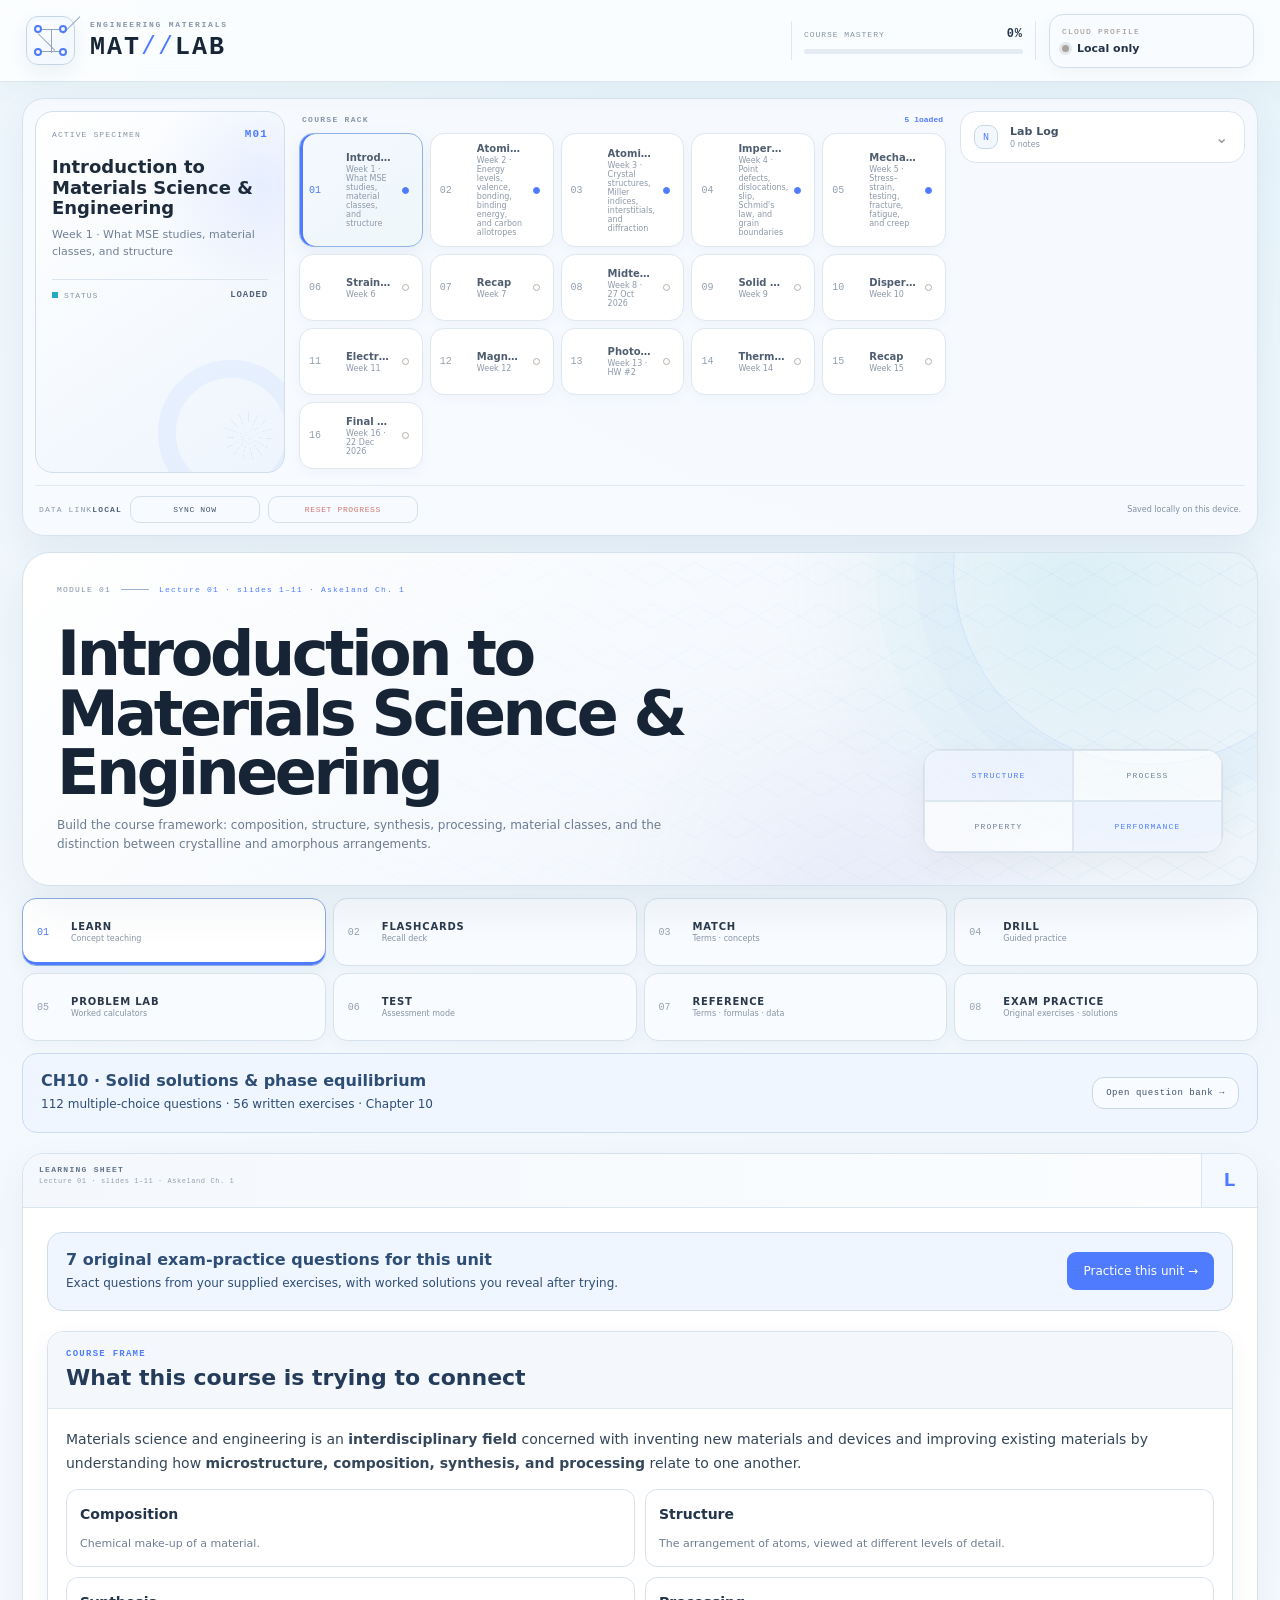
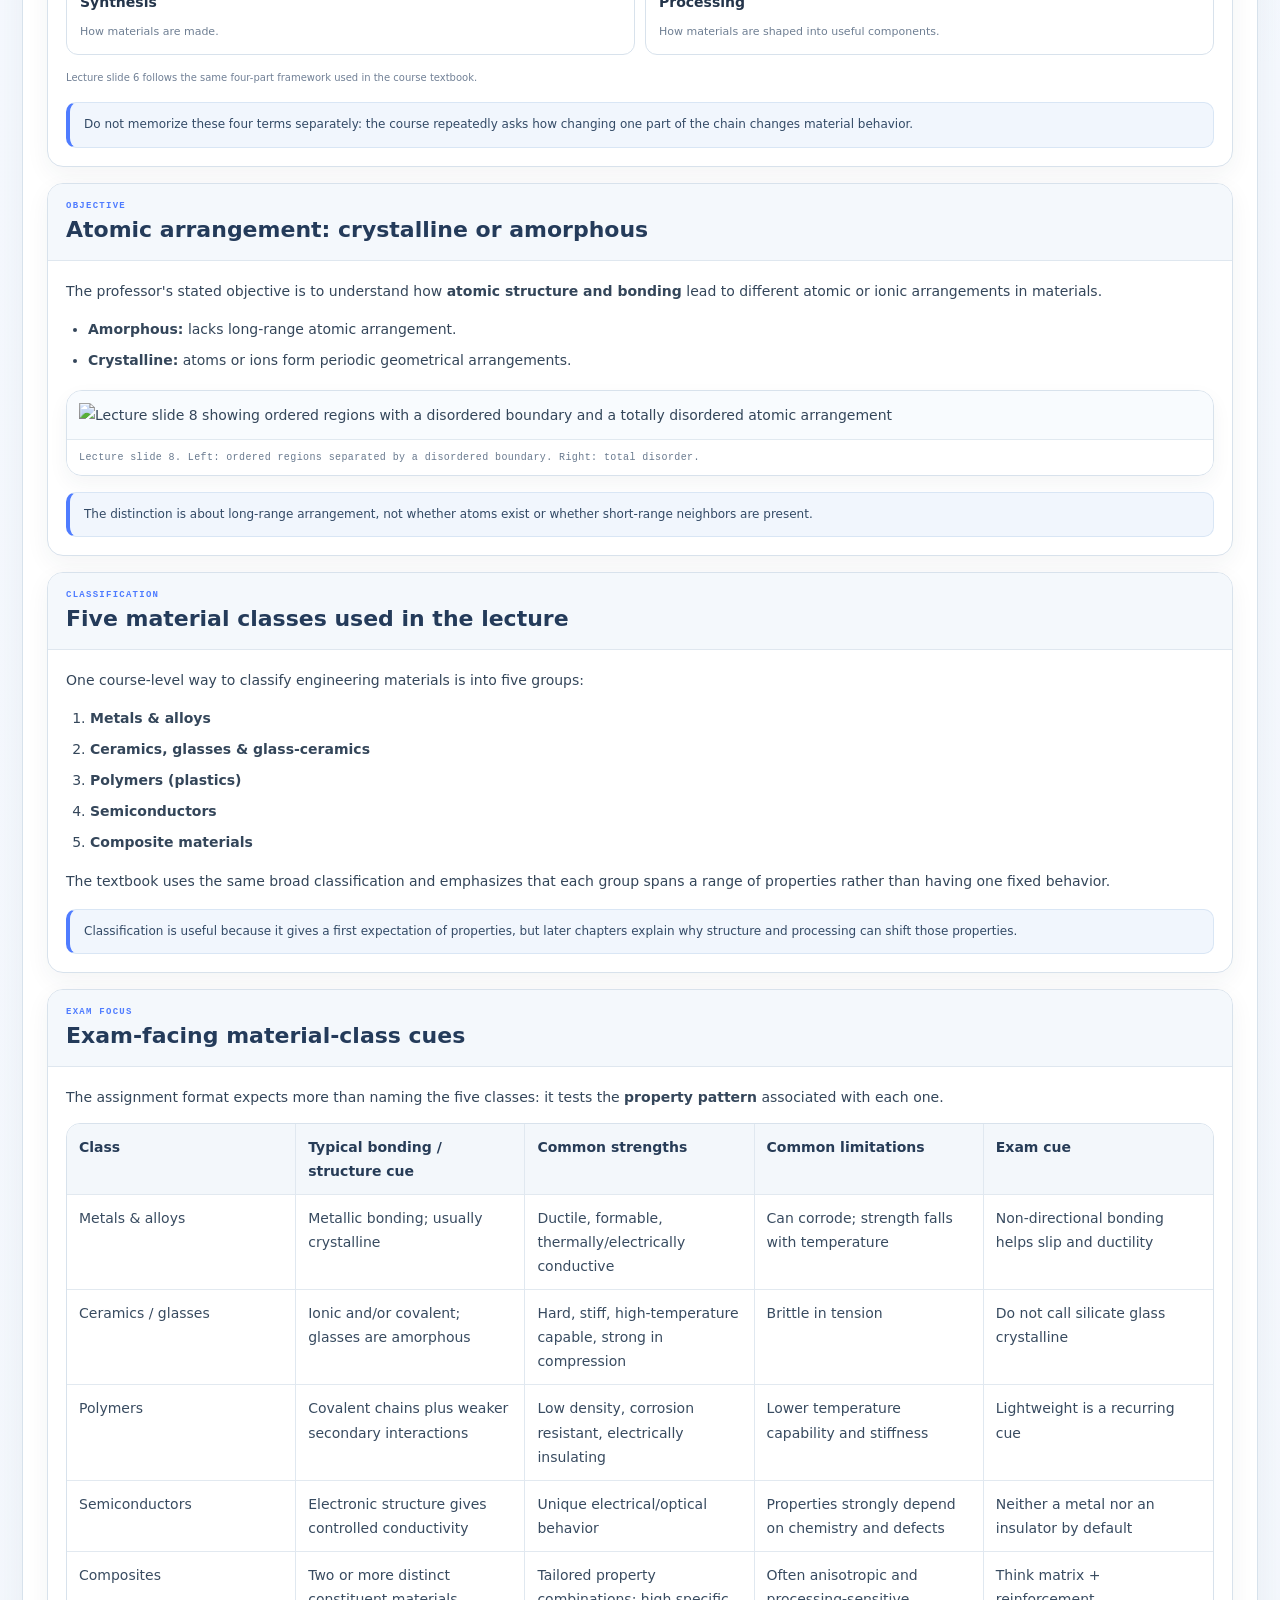
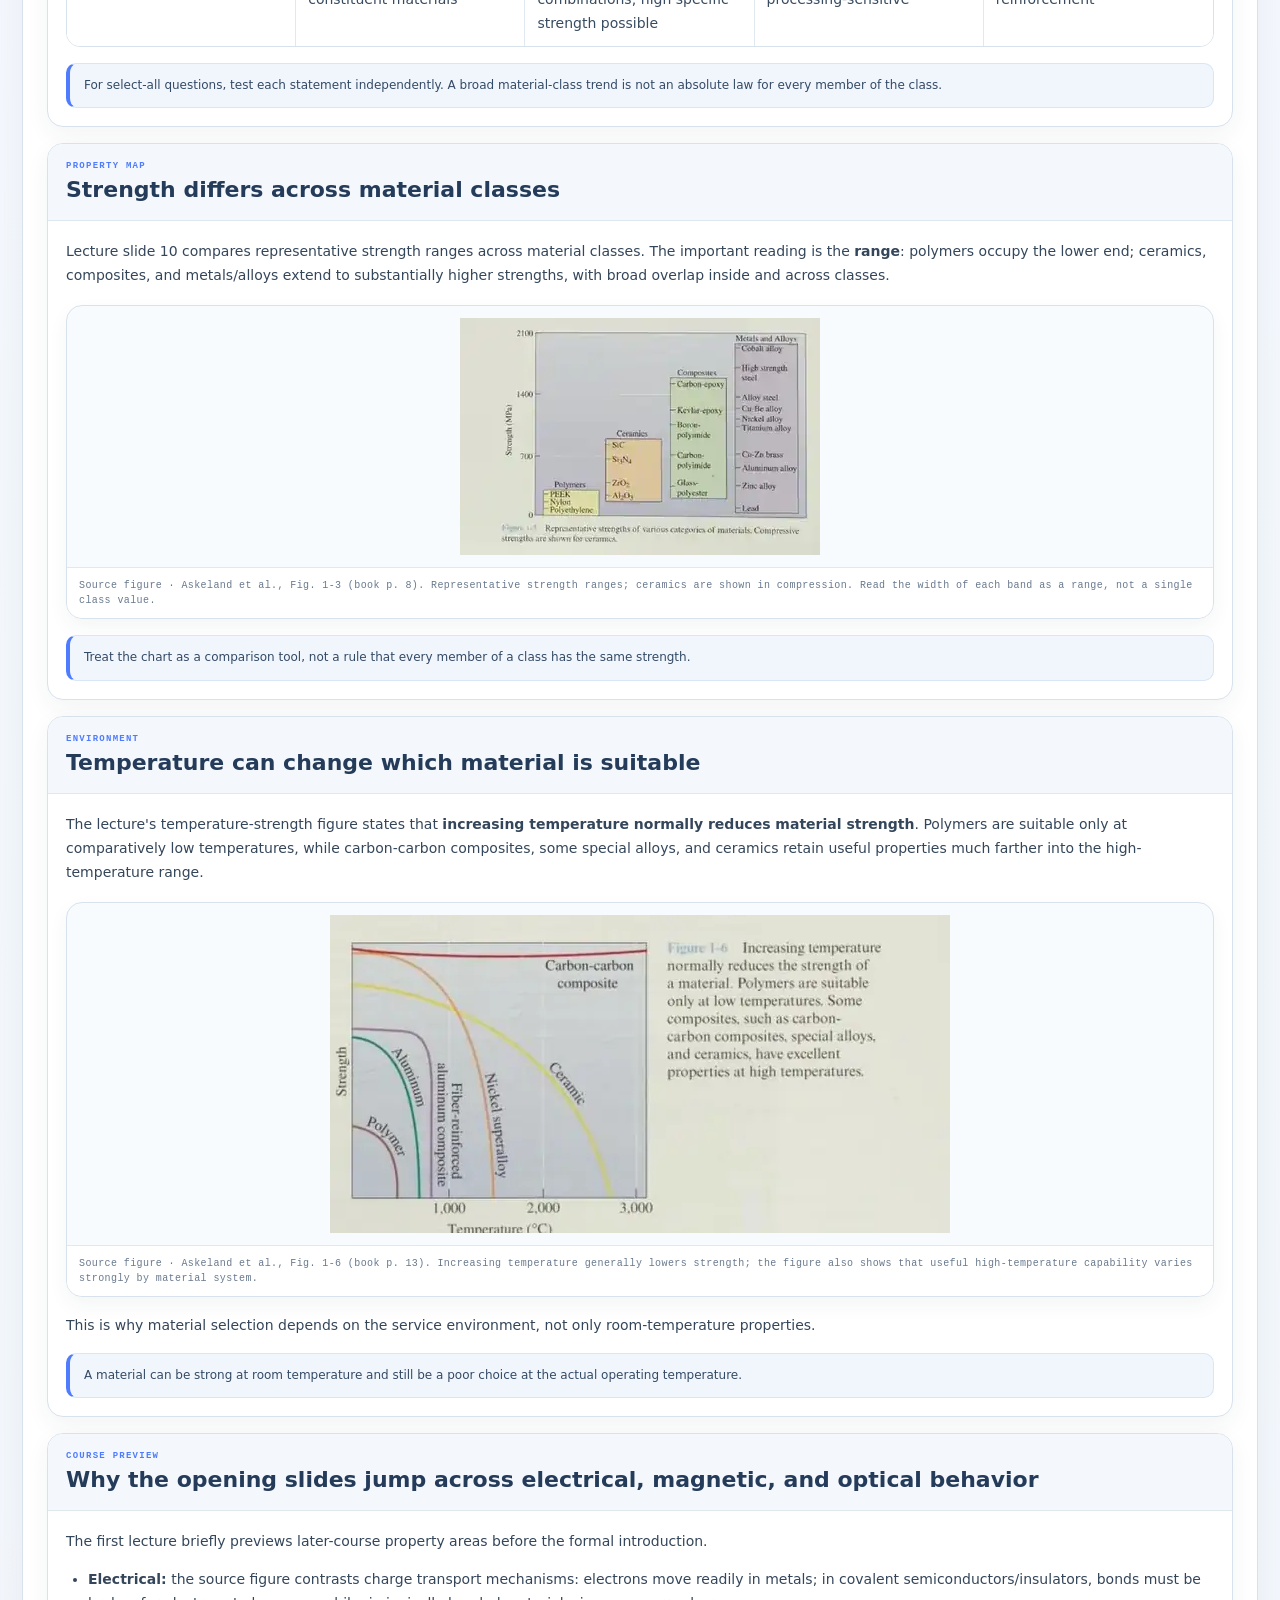
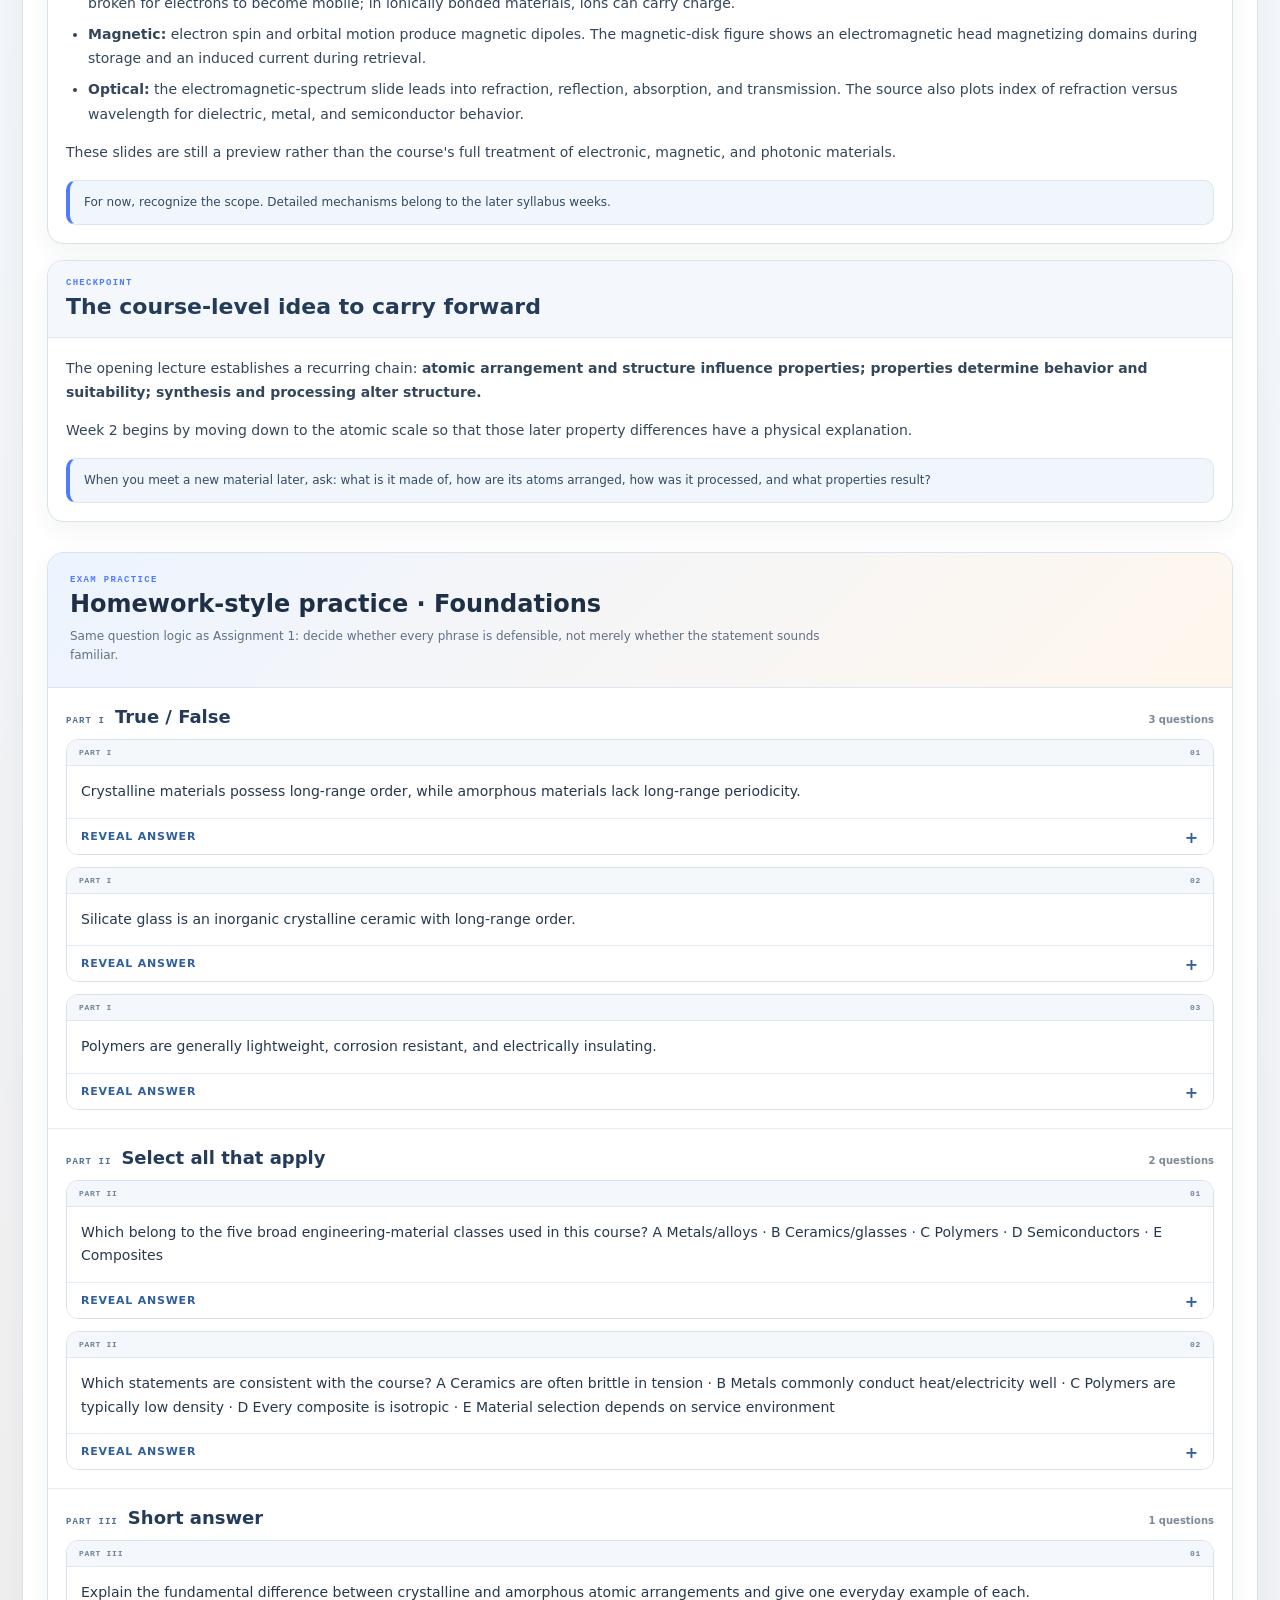
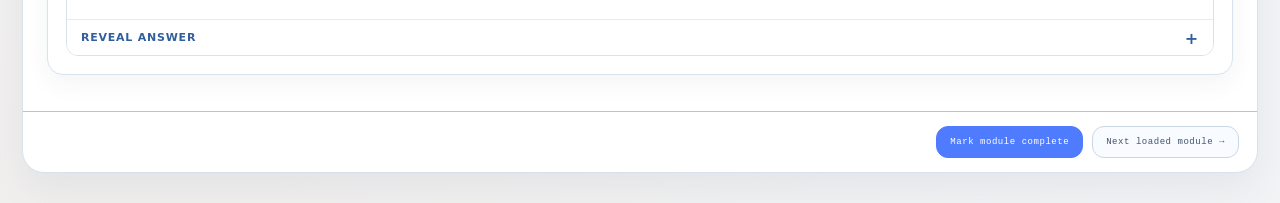
==== commit 0fae05ce: "Update Materials Lab practice link with MCQ and written counts" ====
--- a/public/index.html
+++ b/public/index.html
@@ -125,7 +125,7 @@
           <button class="modeTab" data-tab="reference" type="button"><span>07</span><b>REFERENCE</b><small>Terms · formulas · data</small></button>
           <button class="modeTab" data-tab="exam" type="button"><span>08</span><b>EXAM PRACTICE</b><small>Original exercises · solutions</small></button>
         </nav>
-        <section class="unitExamLink" aria-label="New chapter practice"><div><strong>CH10 · Solid solutions &amp; phase equilibrium</strong><p>56 question-only exercises · Professor Exercise 8 and new practice</p></div><a class="lineAction" style="text-decoration:none;flex-shrink:0;text-align:center" href="./phase-practice.html">Open question bank →</a></section>
+        <section class="unitExamLink" aria-label="New chapter practice"><div><strong>CH10 · Solid solutions &amp; phase equilibrium</strong><p>112 multiple-choice questions · 56 written exercises · Chapter 10</p></div><a class="lineAction" style="text-decoration:none;flex-shrink:0;text-align:center" href="./phase-practice.html">Open question bank →</a></section>
 
 
         <section id="learnView" class="view active">
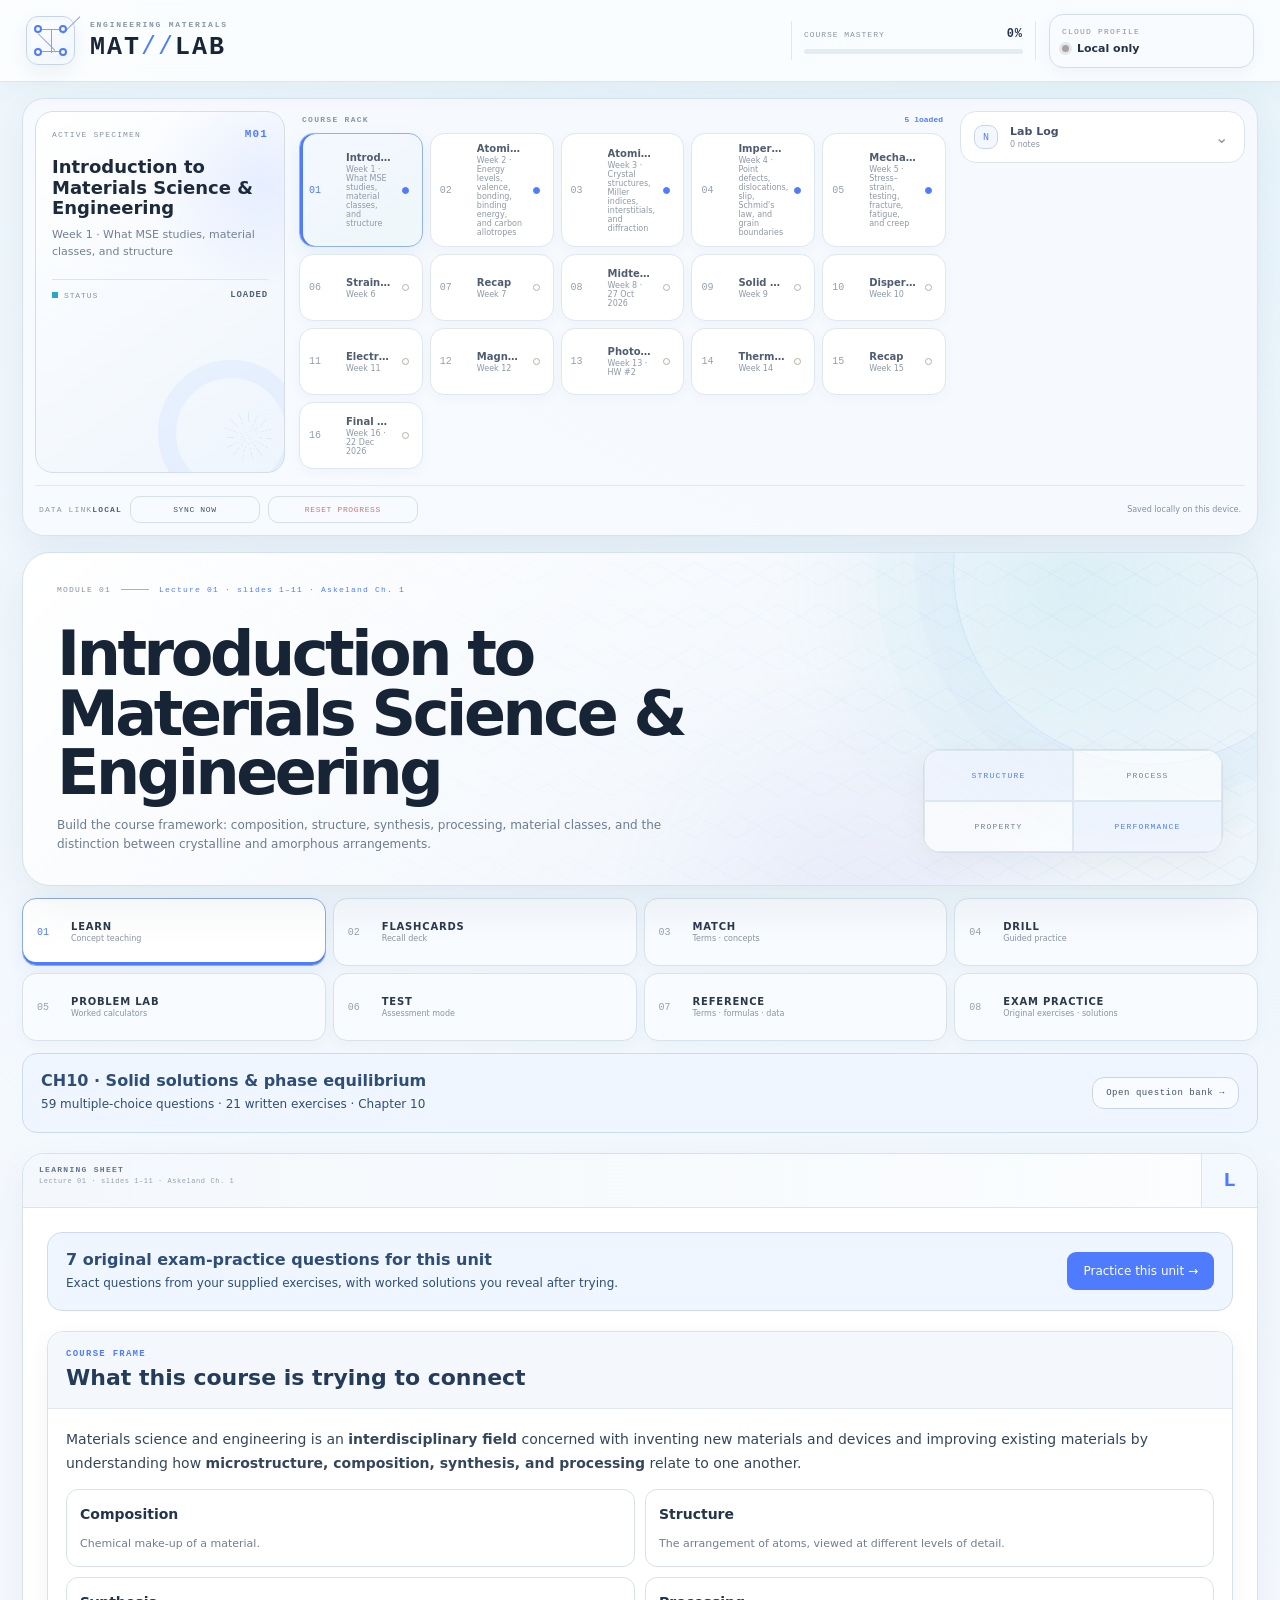
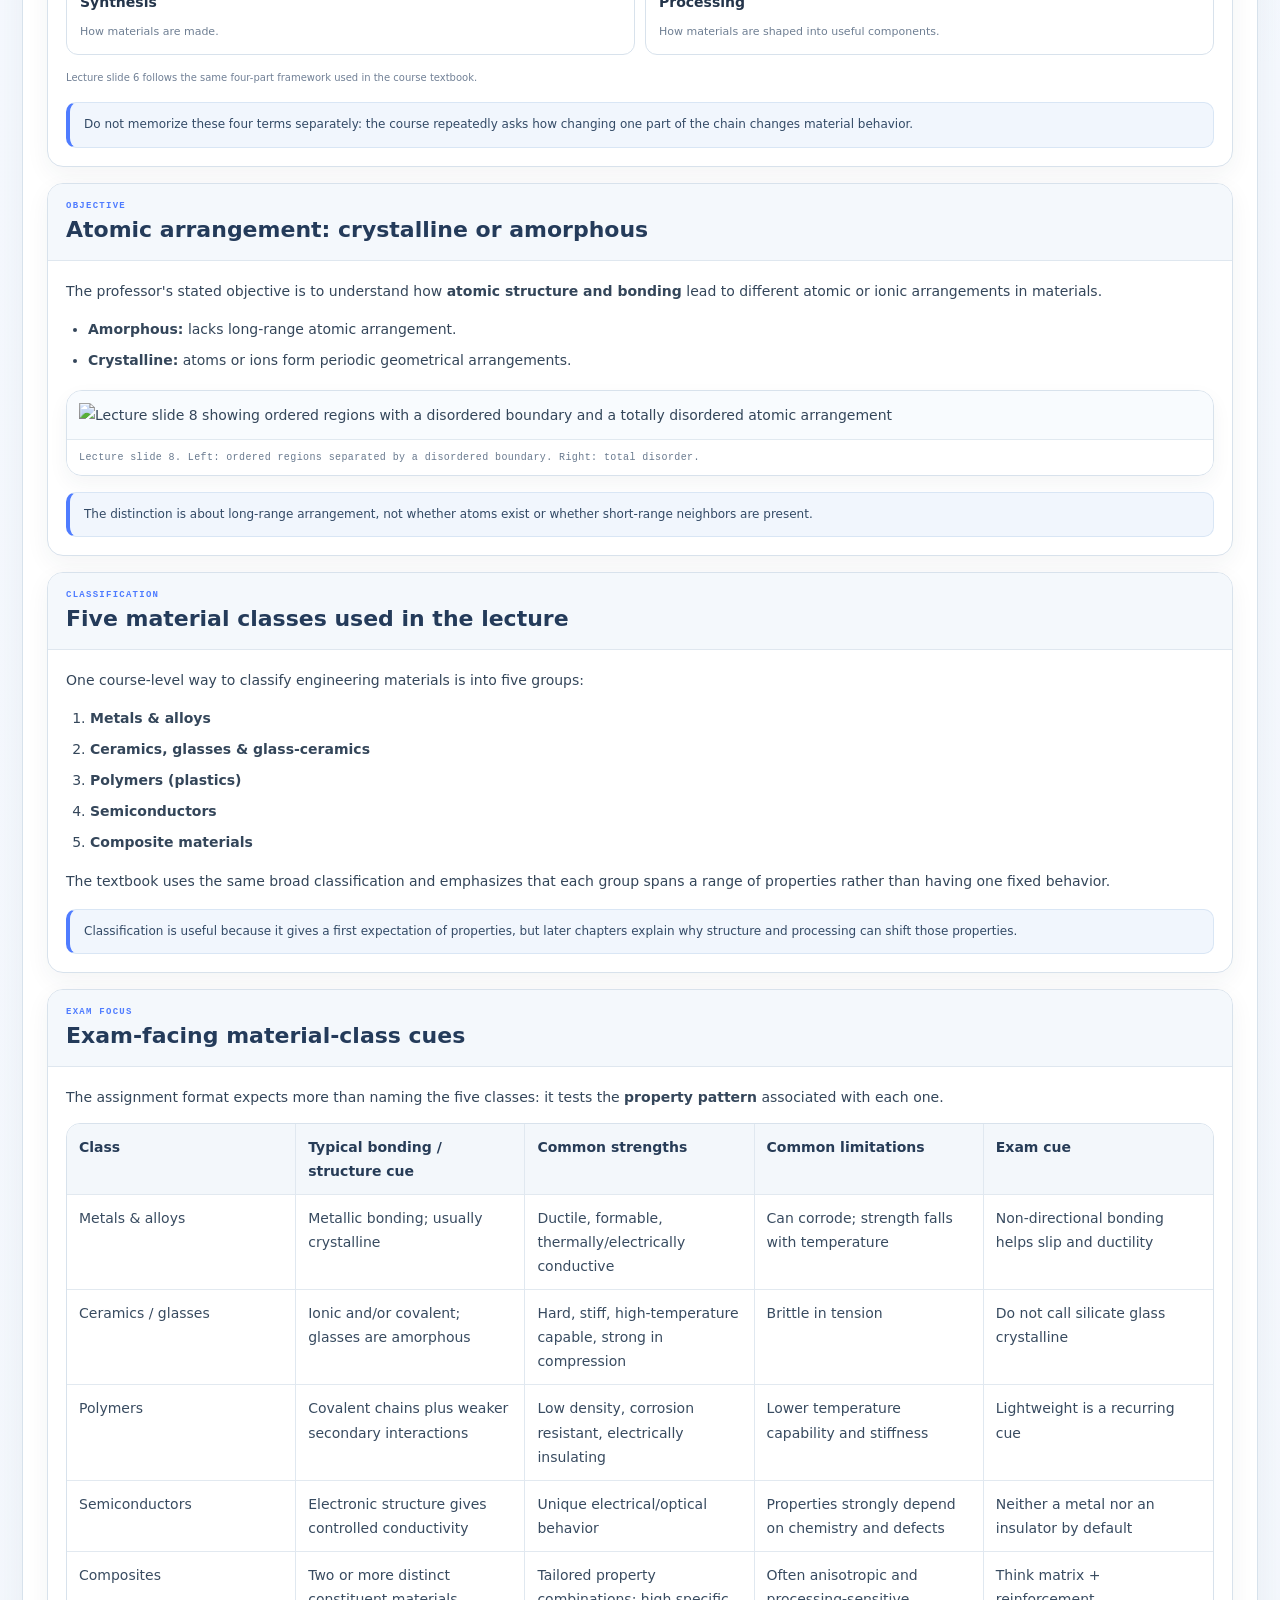
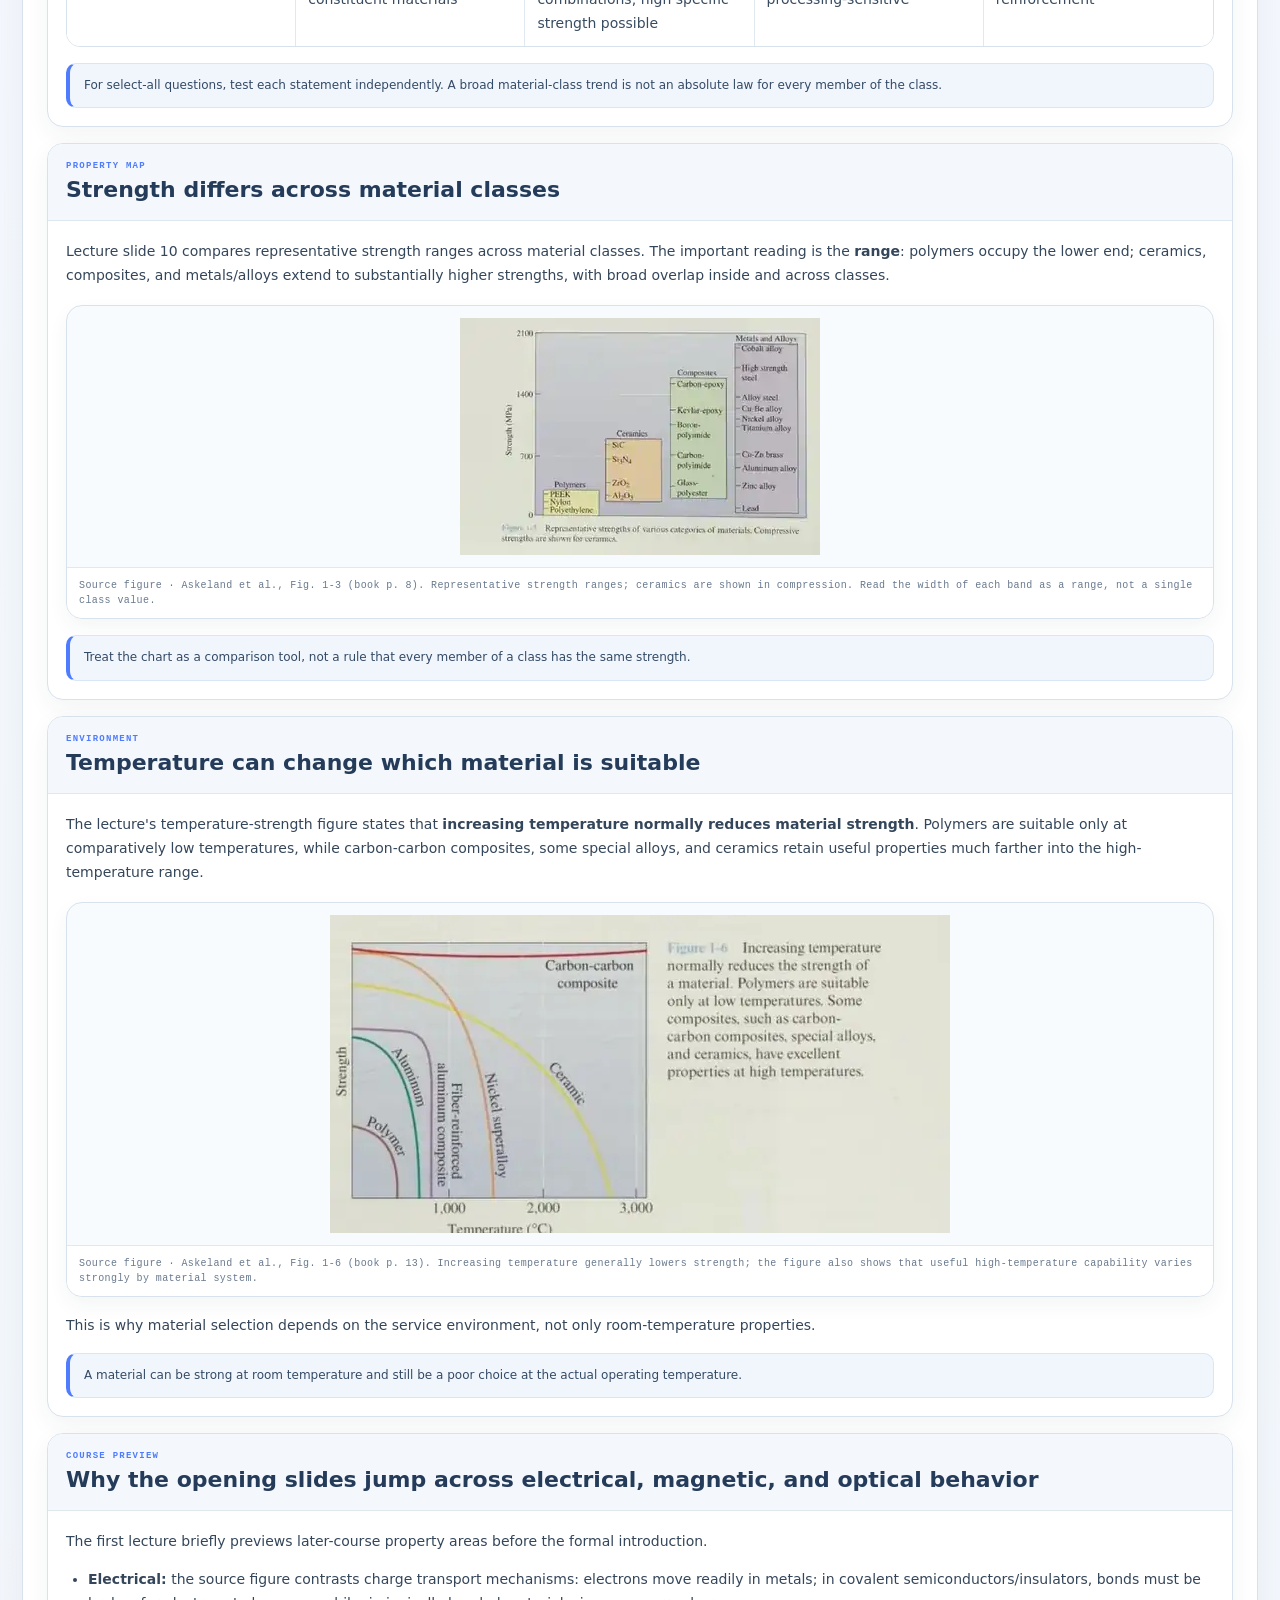
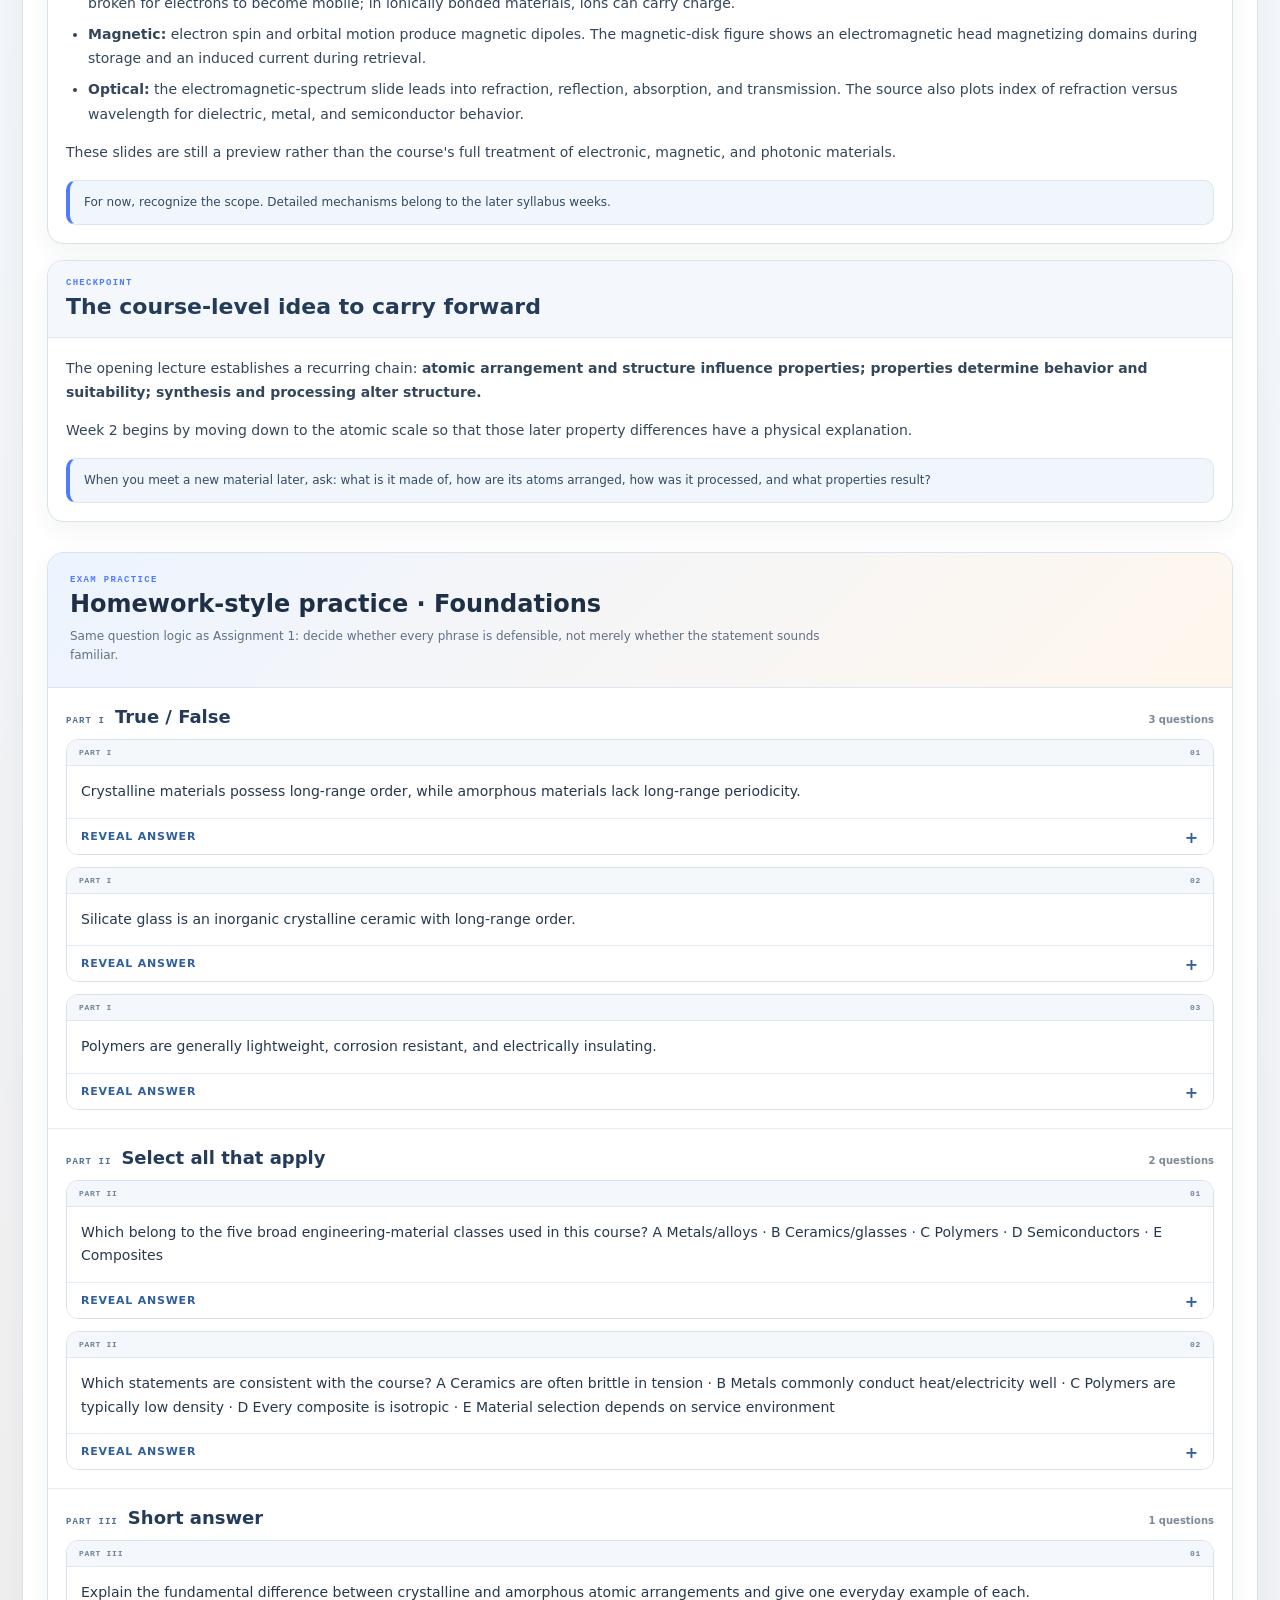
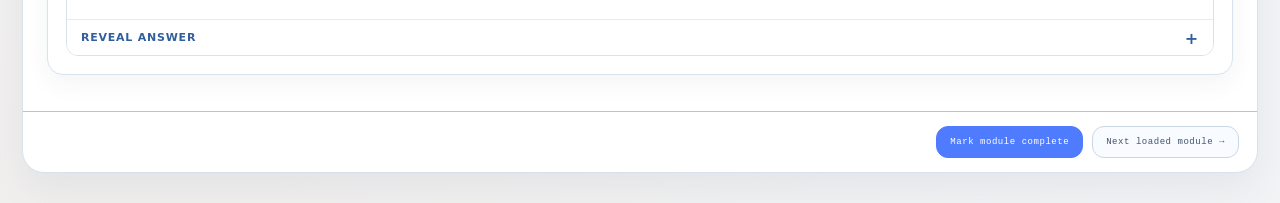
==== commit 835a4efd: "Curate Chapter 10 to 59 distinct MCQs and 21 written problems; retain all professor exercises" ====
--- a/public/index.html
+++ b/public/index.html
@@ -125,7 +125,7 @@
           <button class="modeTab" data-tab="reference" type="button"><span>07</span><b>REFERENCE</b><small>Terms · formulas · data</small></button>
           <button class="modeTab" data-tab="exam" type="button"><span>08</span><b>EXAM PRACTICE</b><small>Original exercises · solutions</small></button>
         </nav>
-        <section class="unitExamLink" aria-label="New chapter practice"><div><strong>CH10 · Solid solutions &amp; phase equilibrium</strong><p>112 multiple-choice questions · 56 written exercises · Chapter 10</p></div><a class="lineAction" style="text-decoration:none;flex-shrink:0;text-align:center" href="./phase-practice.html">Open question bank →</a></section>
+        <section class="unitExamLink" aria-label="New chapter practice"><div><strong>CH10 · Solid solutions &amp; phase equilibrium</strong><p>59 multiple-choice questions · 21 written exercises · Chapter 10</p></div><a class="lineAction" style="text-decoration:none;flex-shrink:0;text-align:center" href="./phase-practice.html">Open question bank →</a></section>
 
 
         <section id="learnView" class="view active">
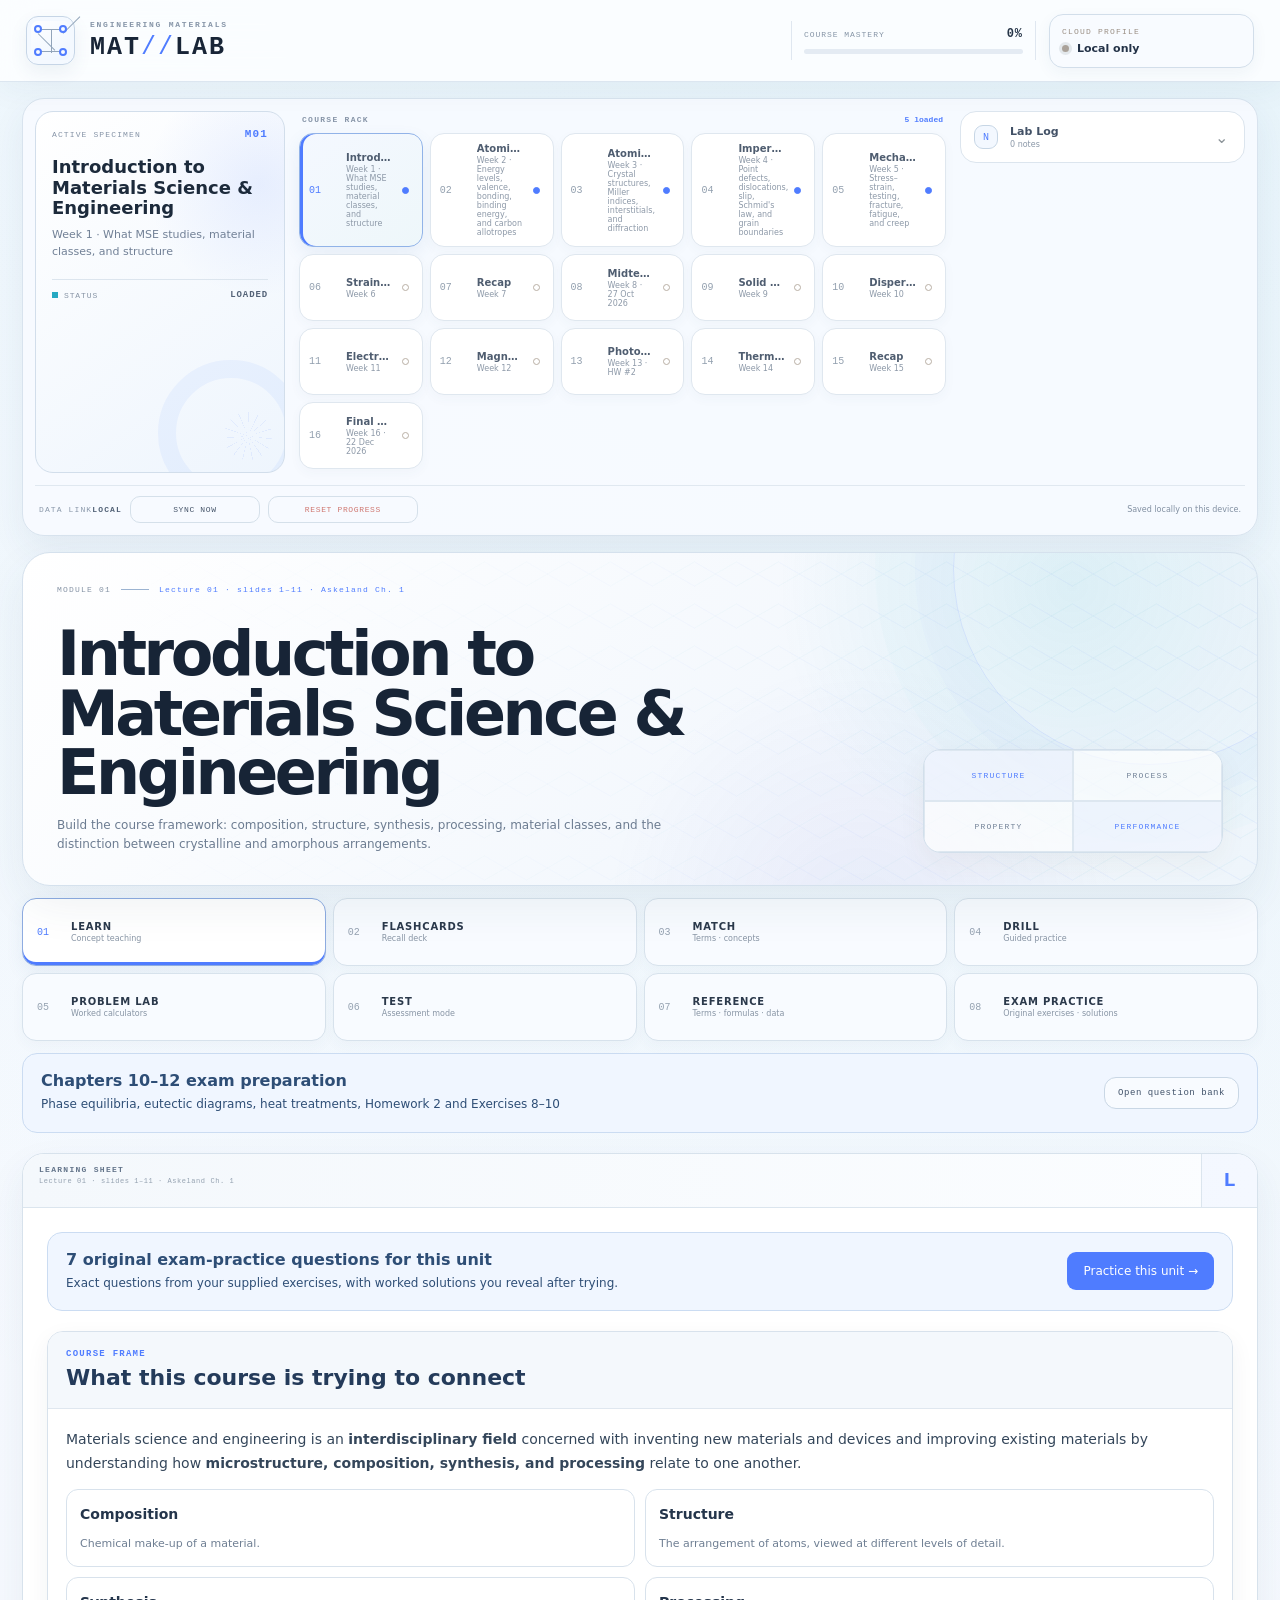
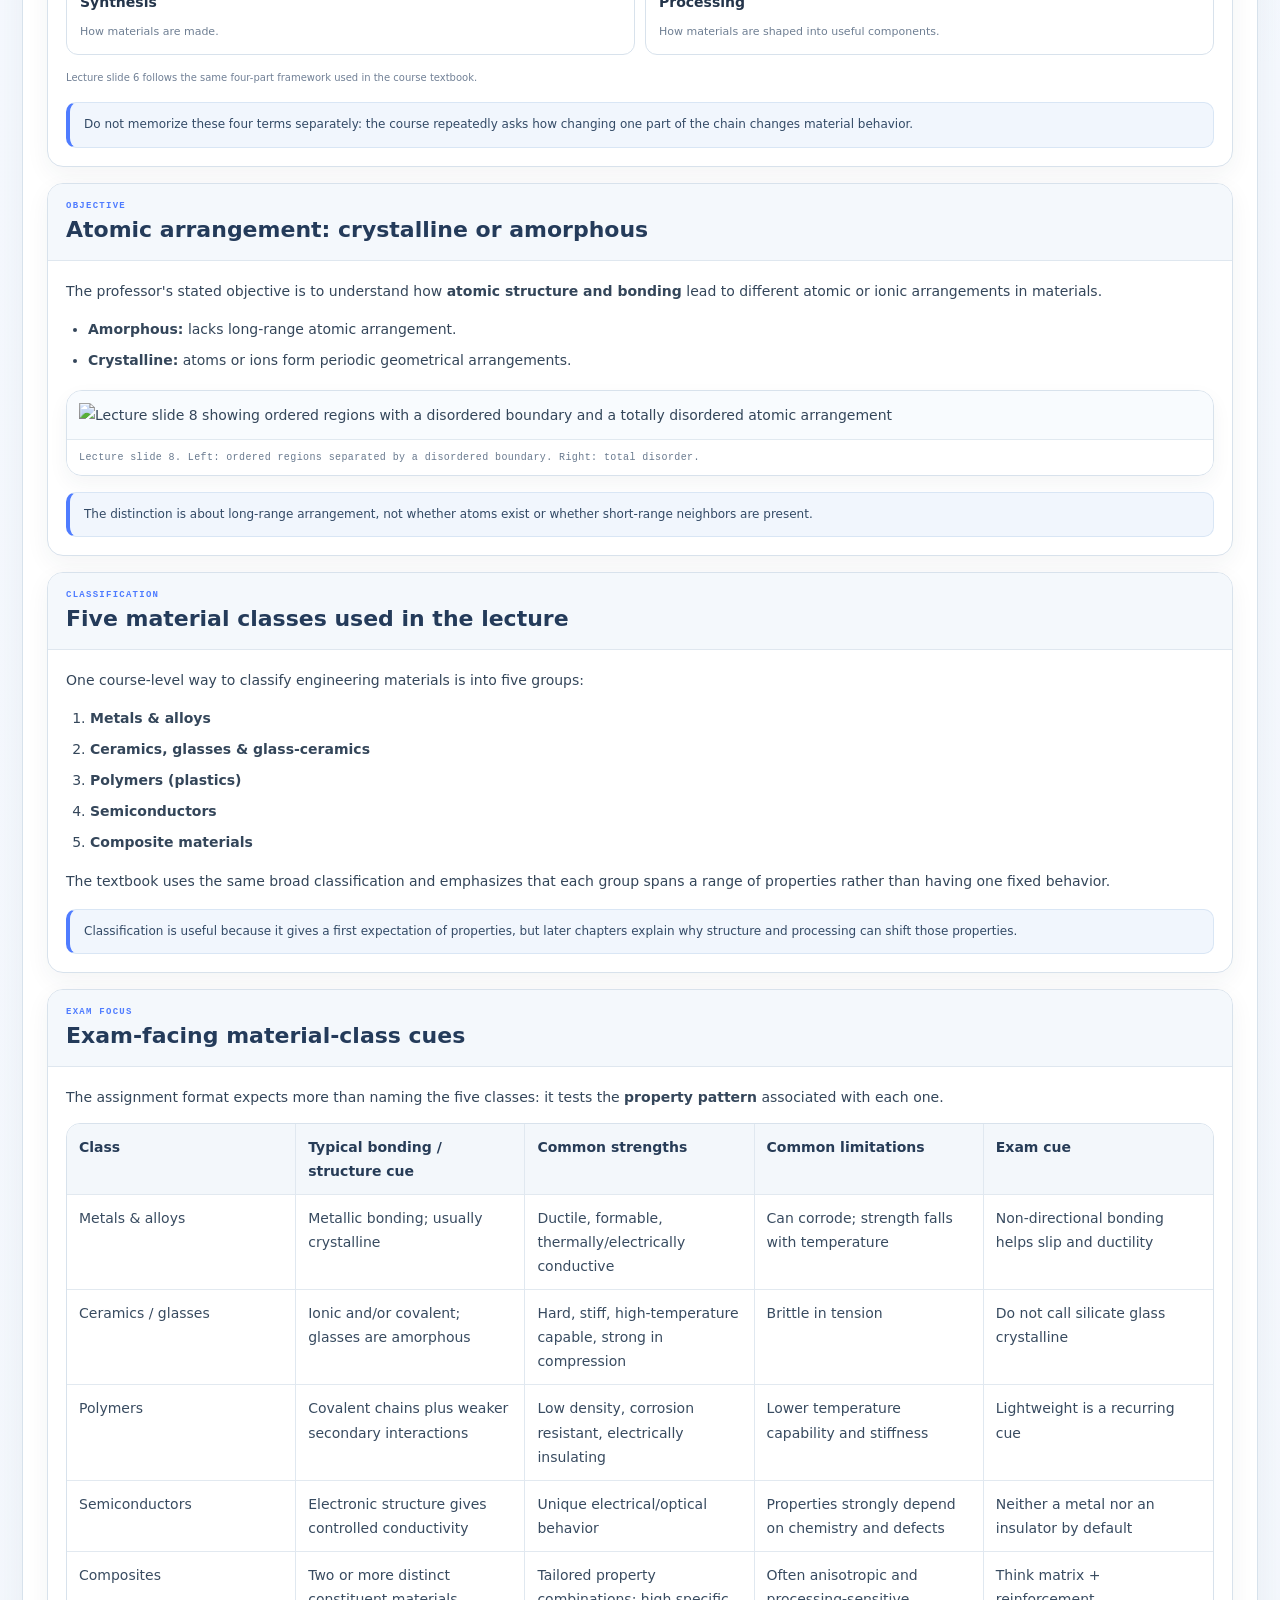
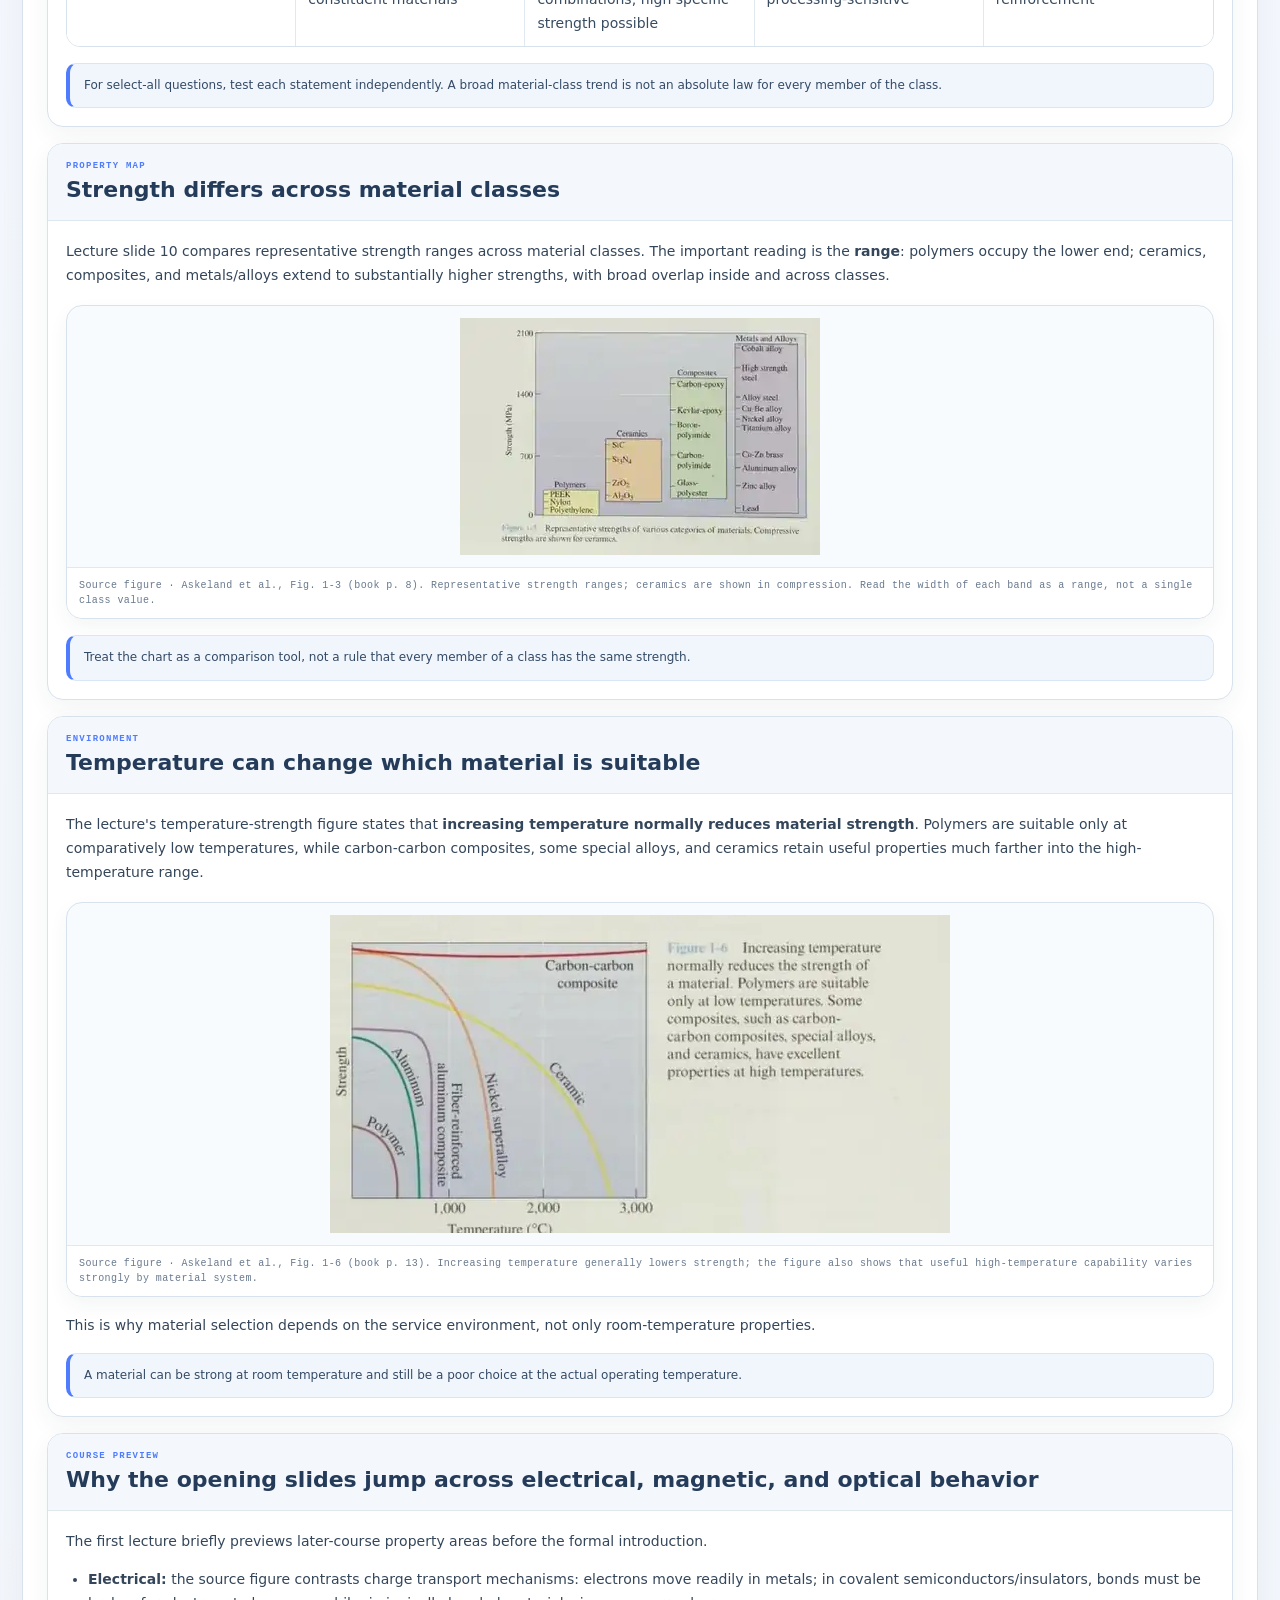
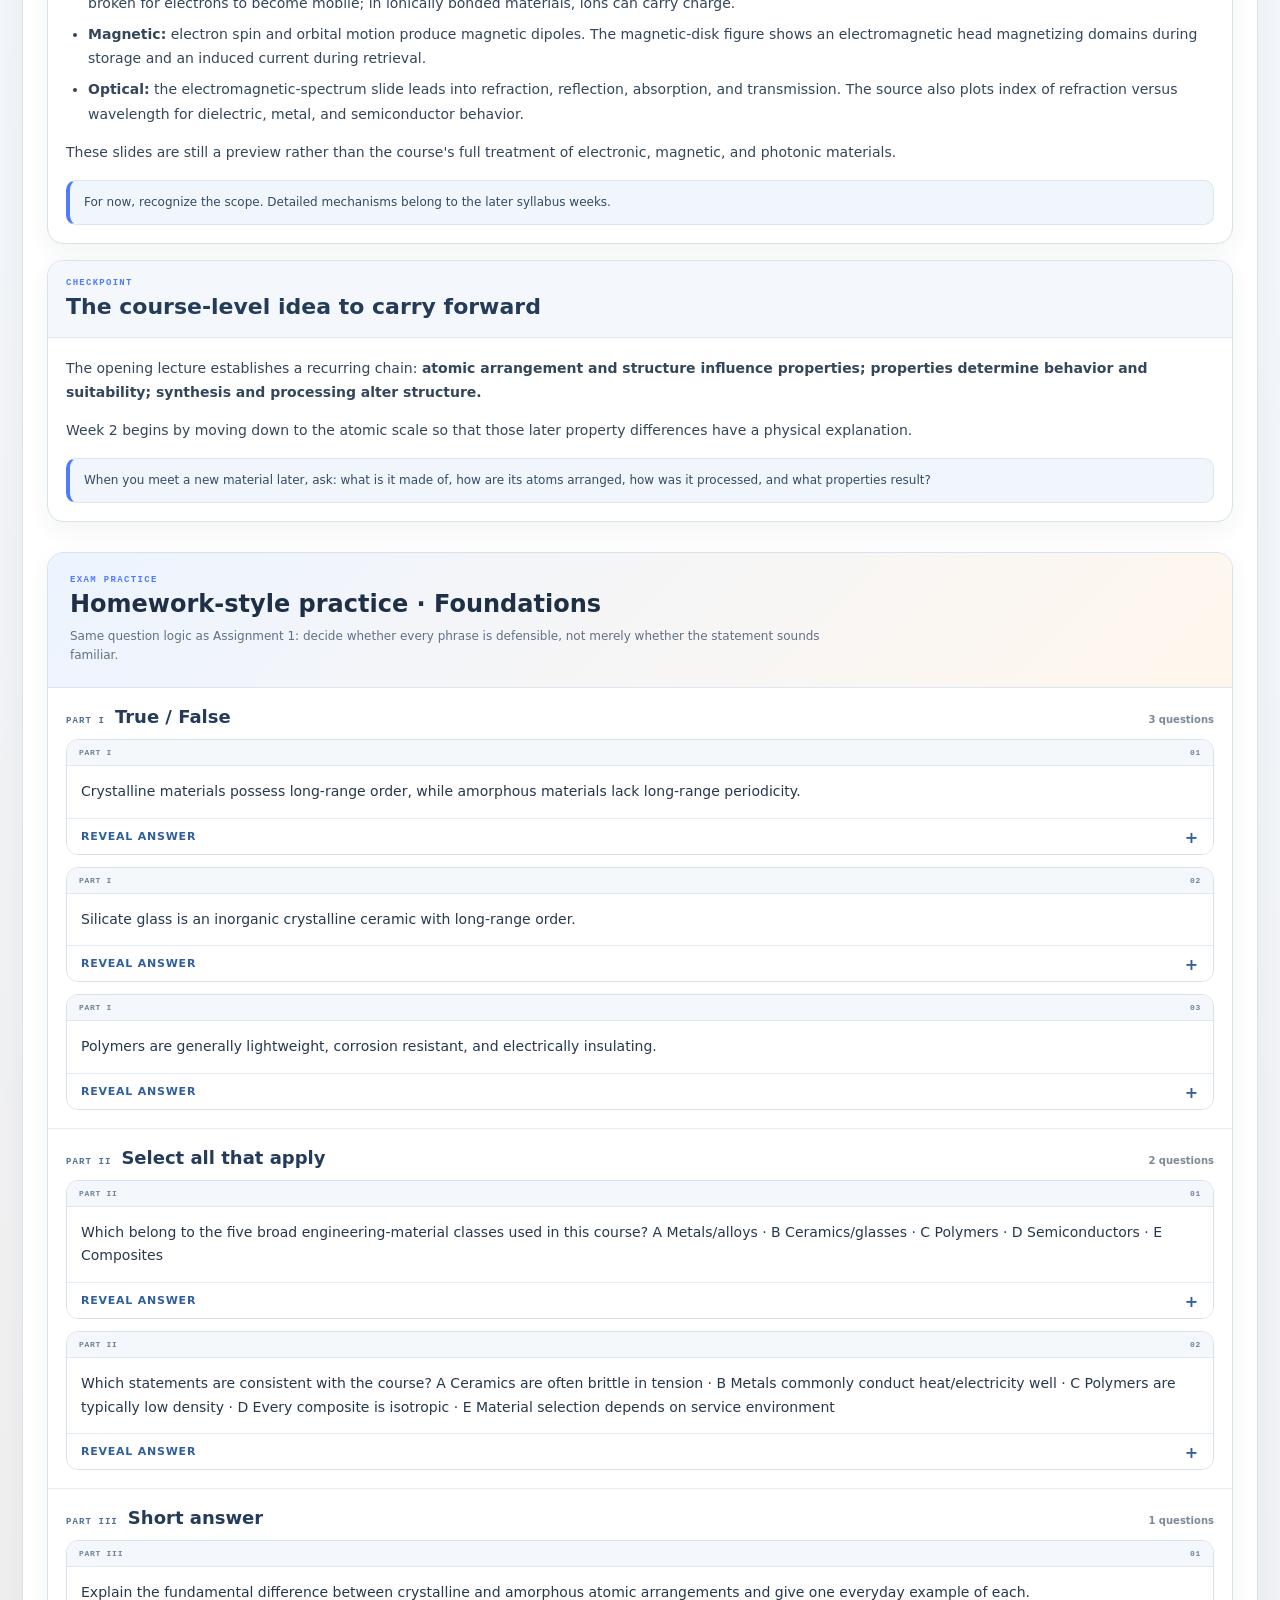
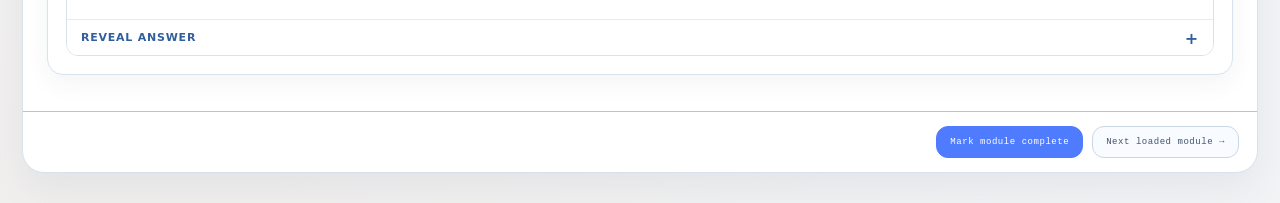
==== commit ea1d53df: "Build Materials Lab exam practice for Chapters 10–12" ====
--- a/public/index.html
+++ b/public/index.html
@@ -125,7 +125,7 @@
           <button class="modeTab" data-tab="reference" type="button"><span>07</span><b>REFERENCE</b><small>Terms · formulas · data</small></button>
           <button class="modeTab" data-tab="exam" type="button"><span>08</span><b>EXAM PRACTICE</b><small>Original exercises · solutions</small></button>
         </nav>
-        <section class="unitExamLink" aria-label="New chapter practice"><div><strong>CH10 · Solid solutions &amp; phase equilibrium</strong><p>59 multiple-choice questions · 21 written exercises · Chapter 10</p></div><a class="lineAction" style="text-decoration:none;flex-shrink:0;text-align:center" href="./phase-practice.html">Open question bank →</a></section>
+        <section class="unitExamLink" aria-label="Chapters 10 to 12 exam preparation"><div><strong>Chapters 10–12 exam preparation</strong><p>Phase equilibria, eutectic diagrams, heat treatments, Homework 2 and Exercises 8–10</p></div><a class="lineAction" style="text-decoration:none;flex-shrink:0;text-align:center" href="./phase-practice.html">Open question bank</a></section>
 
 
         <section id="learnView" class="view active">
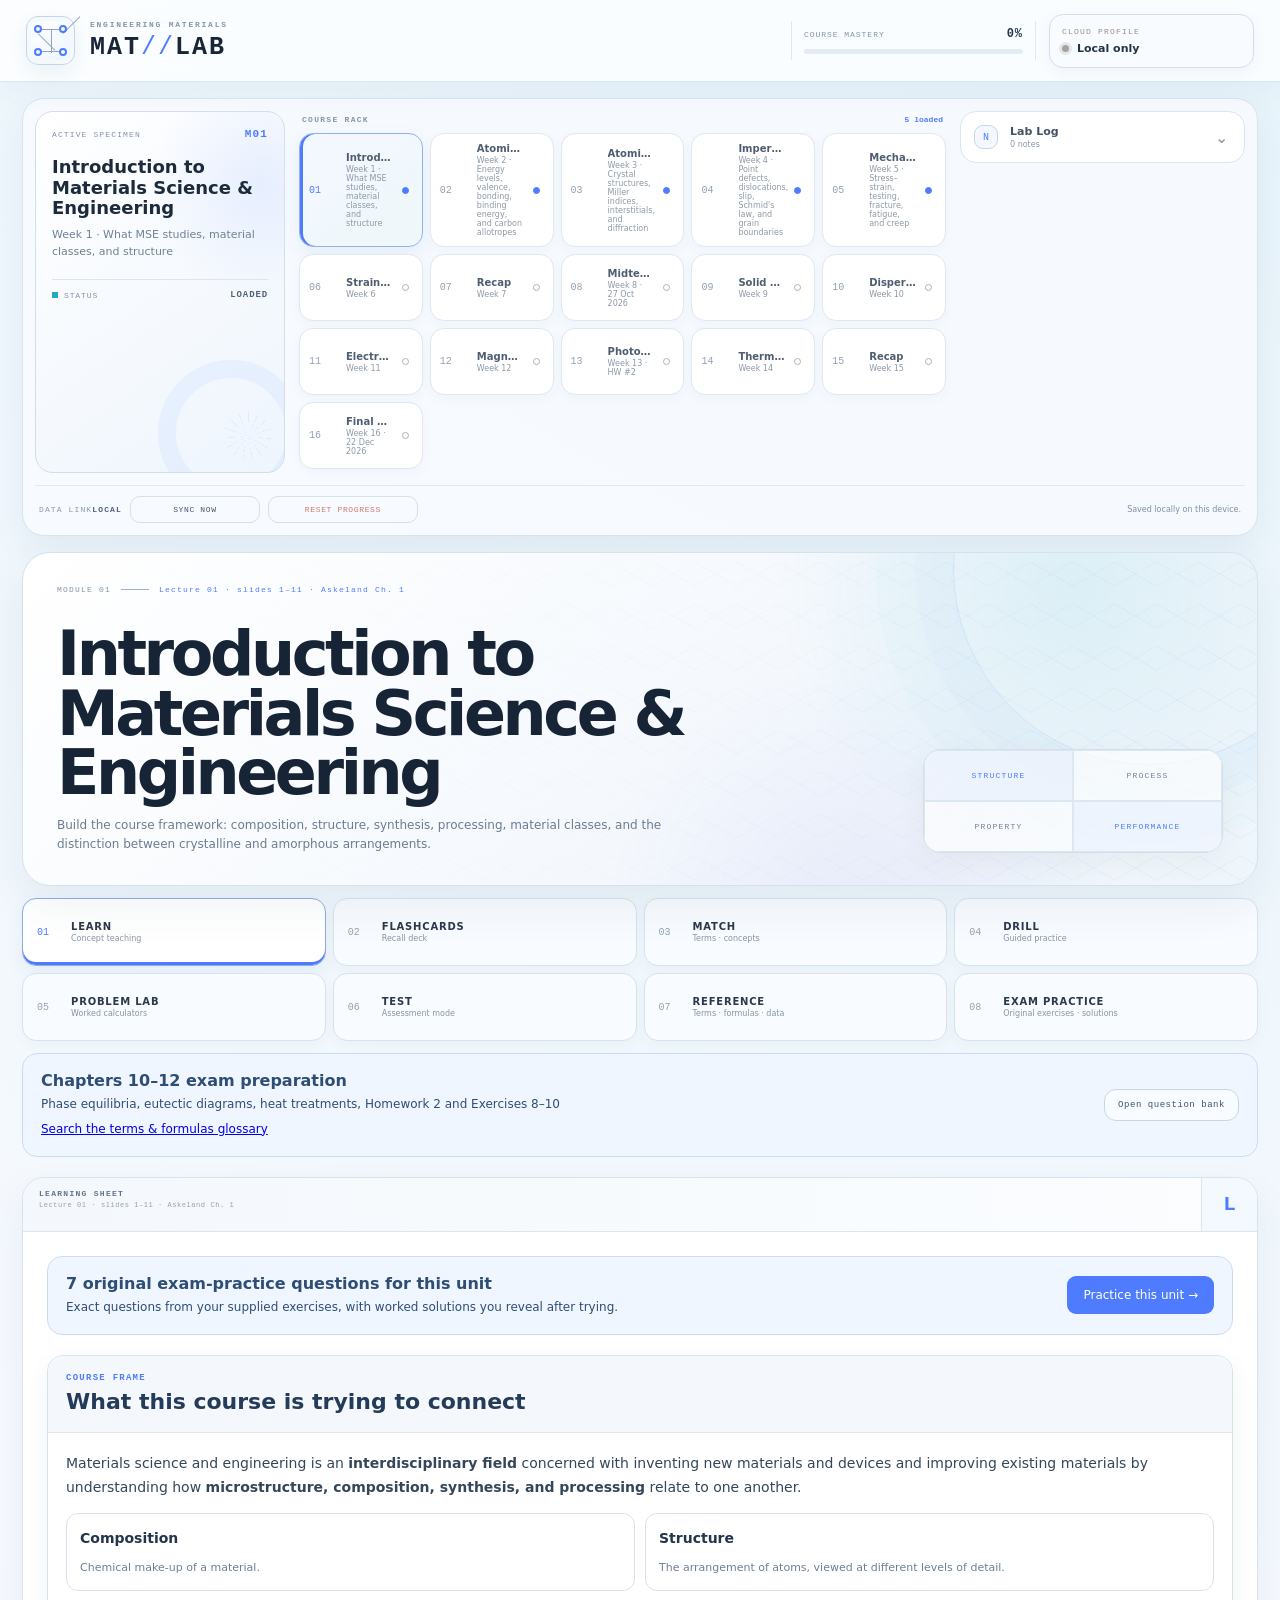
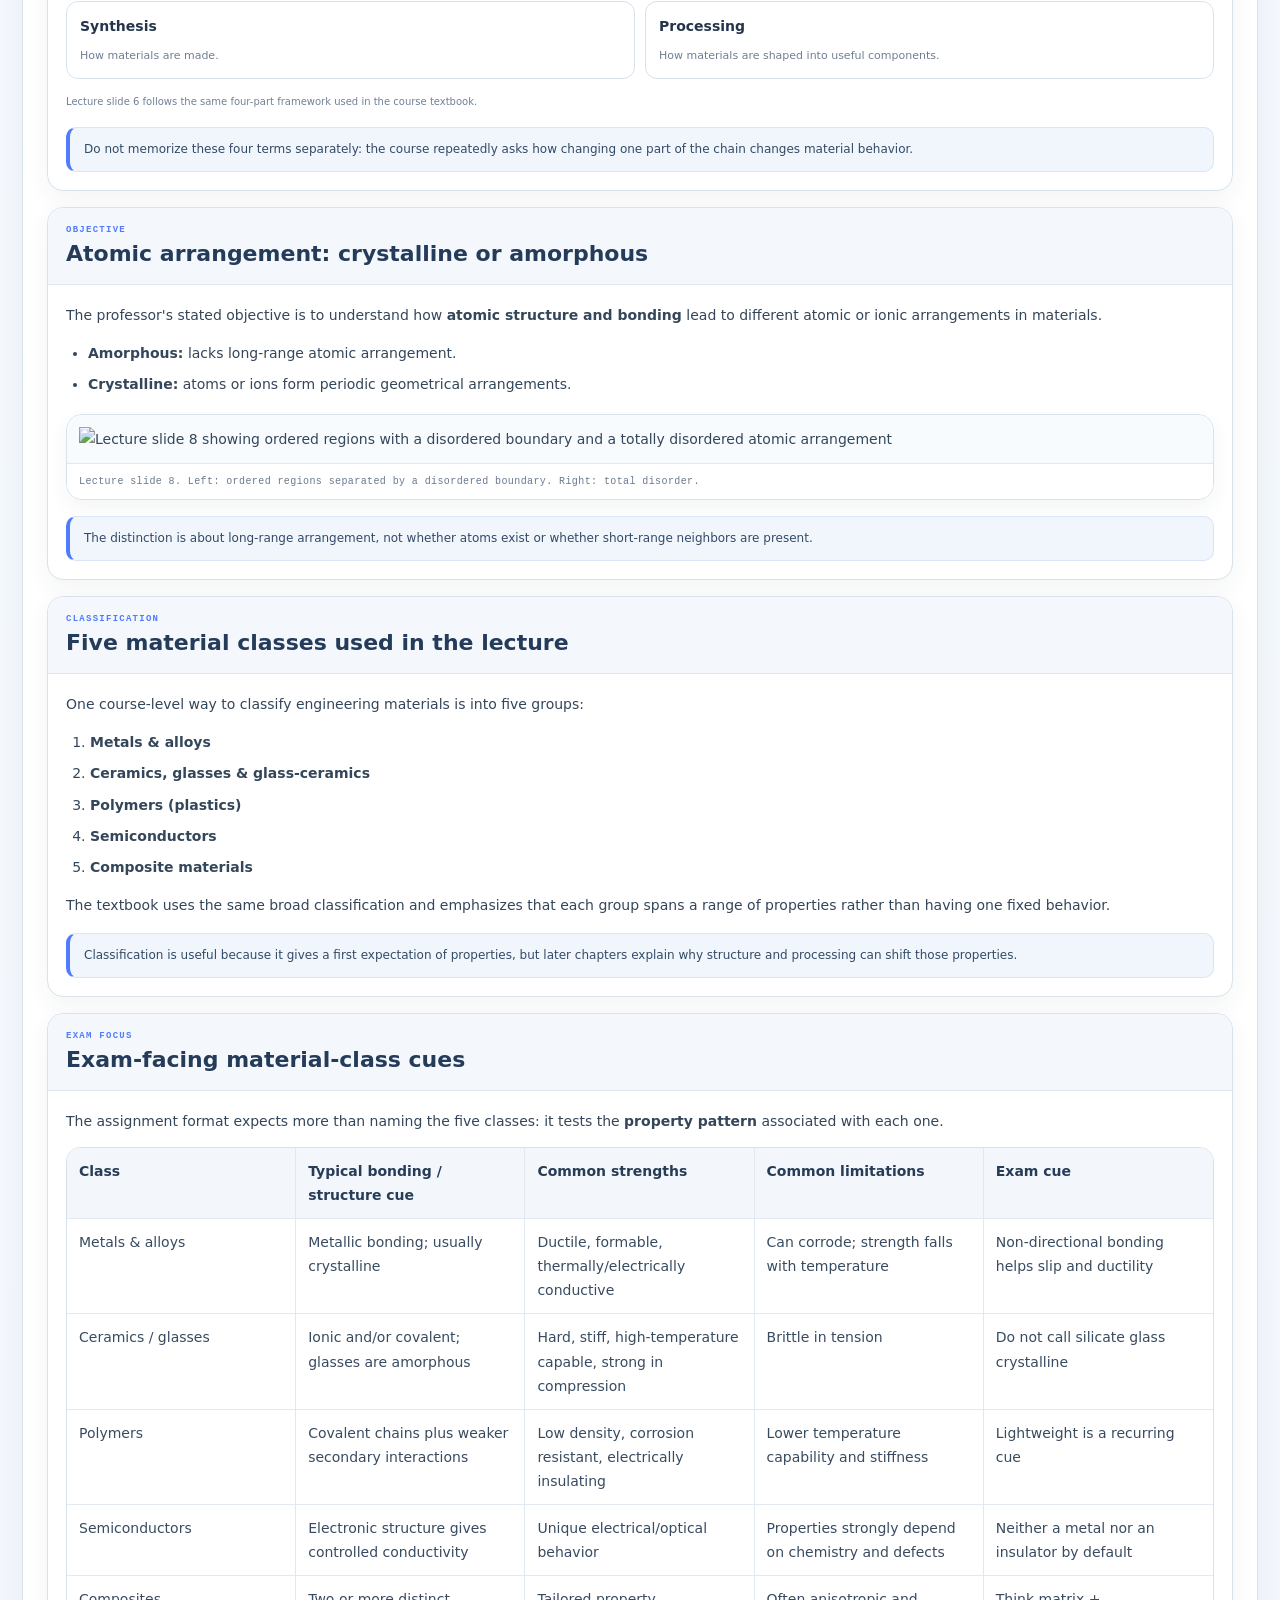
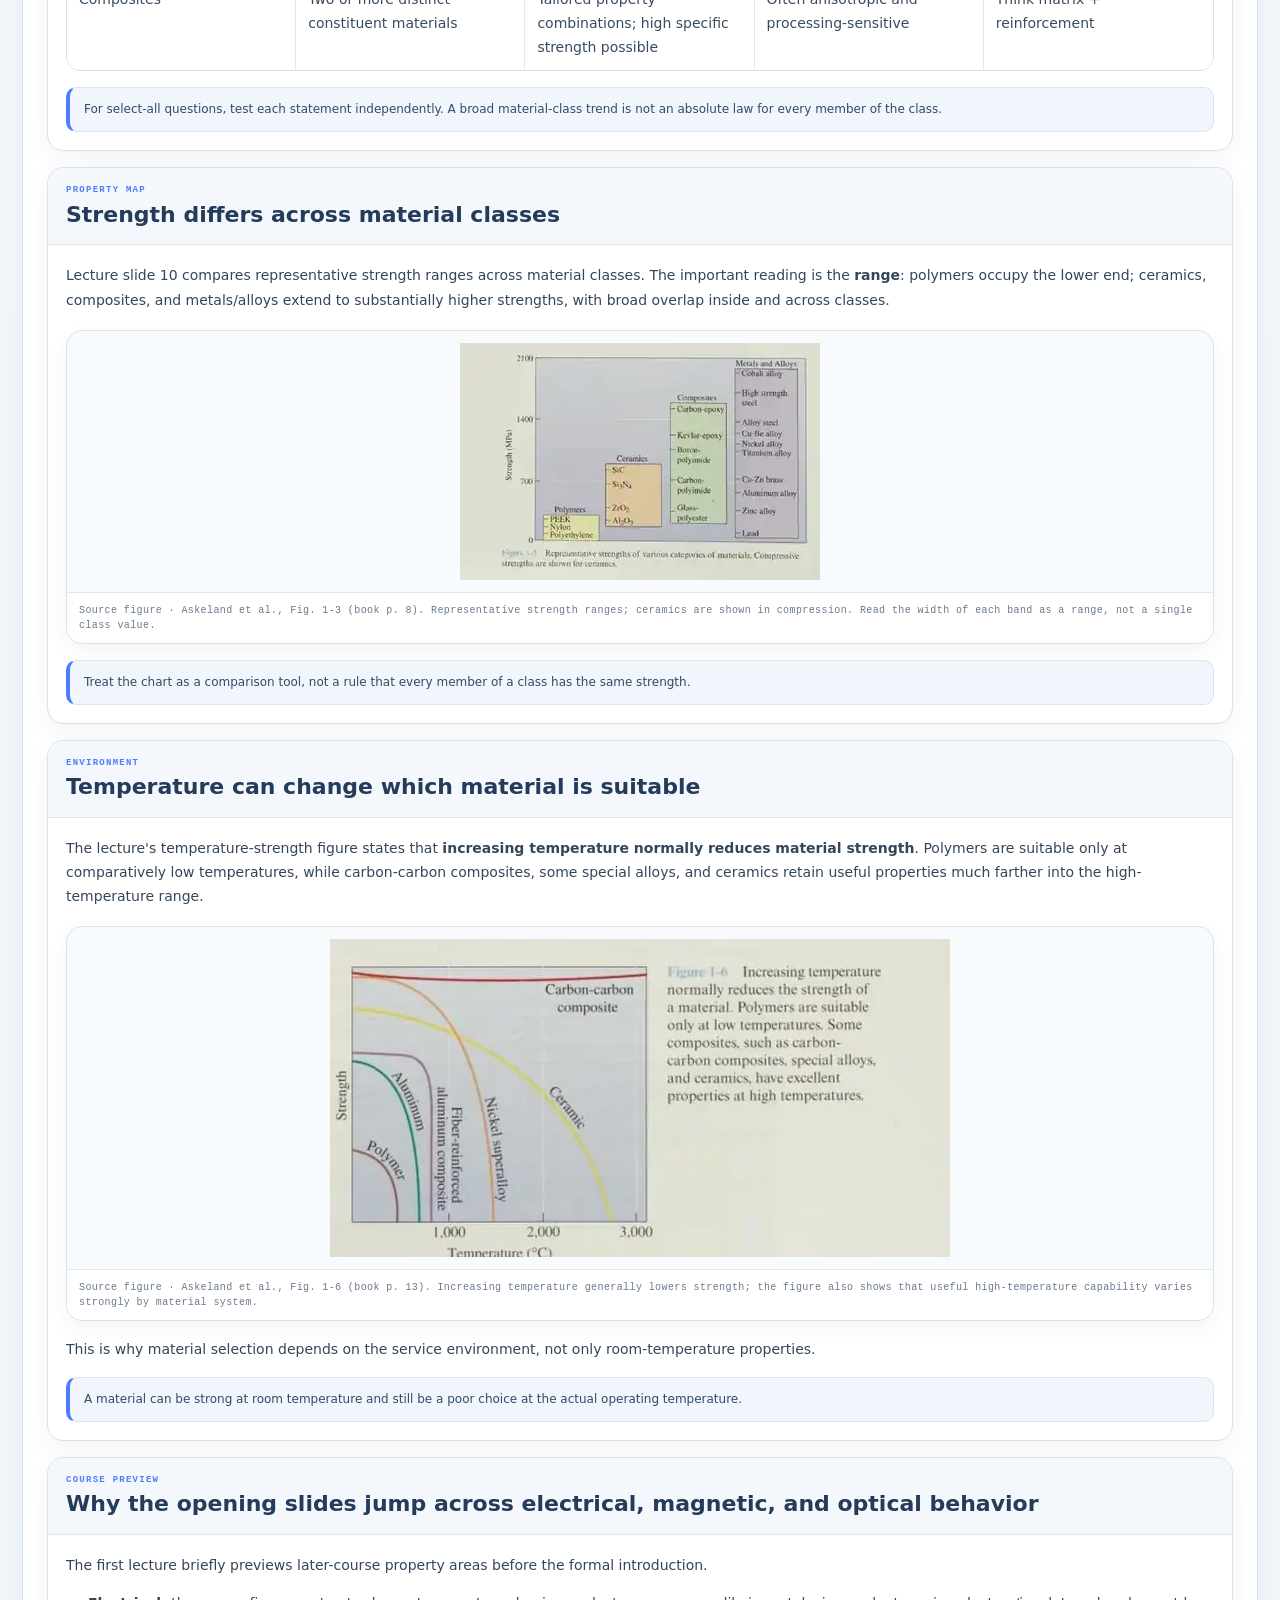
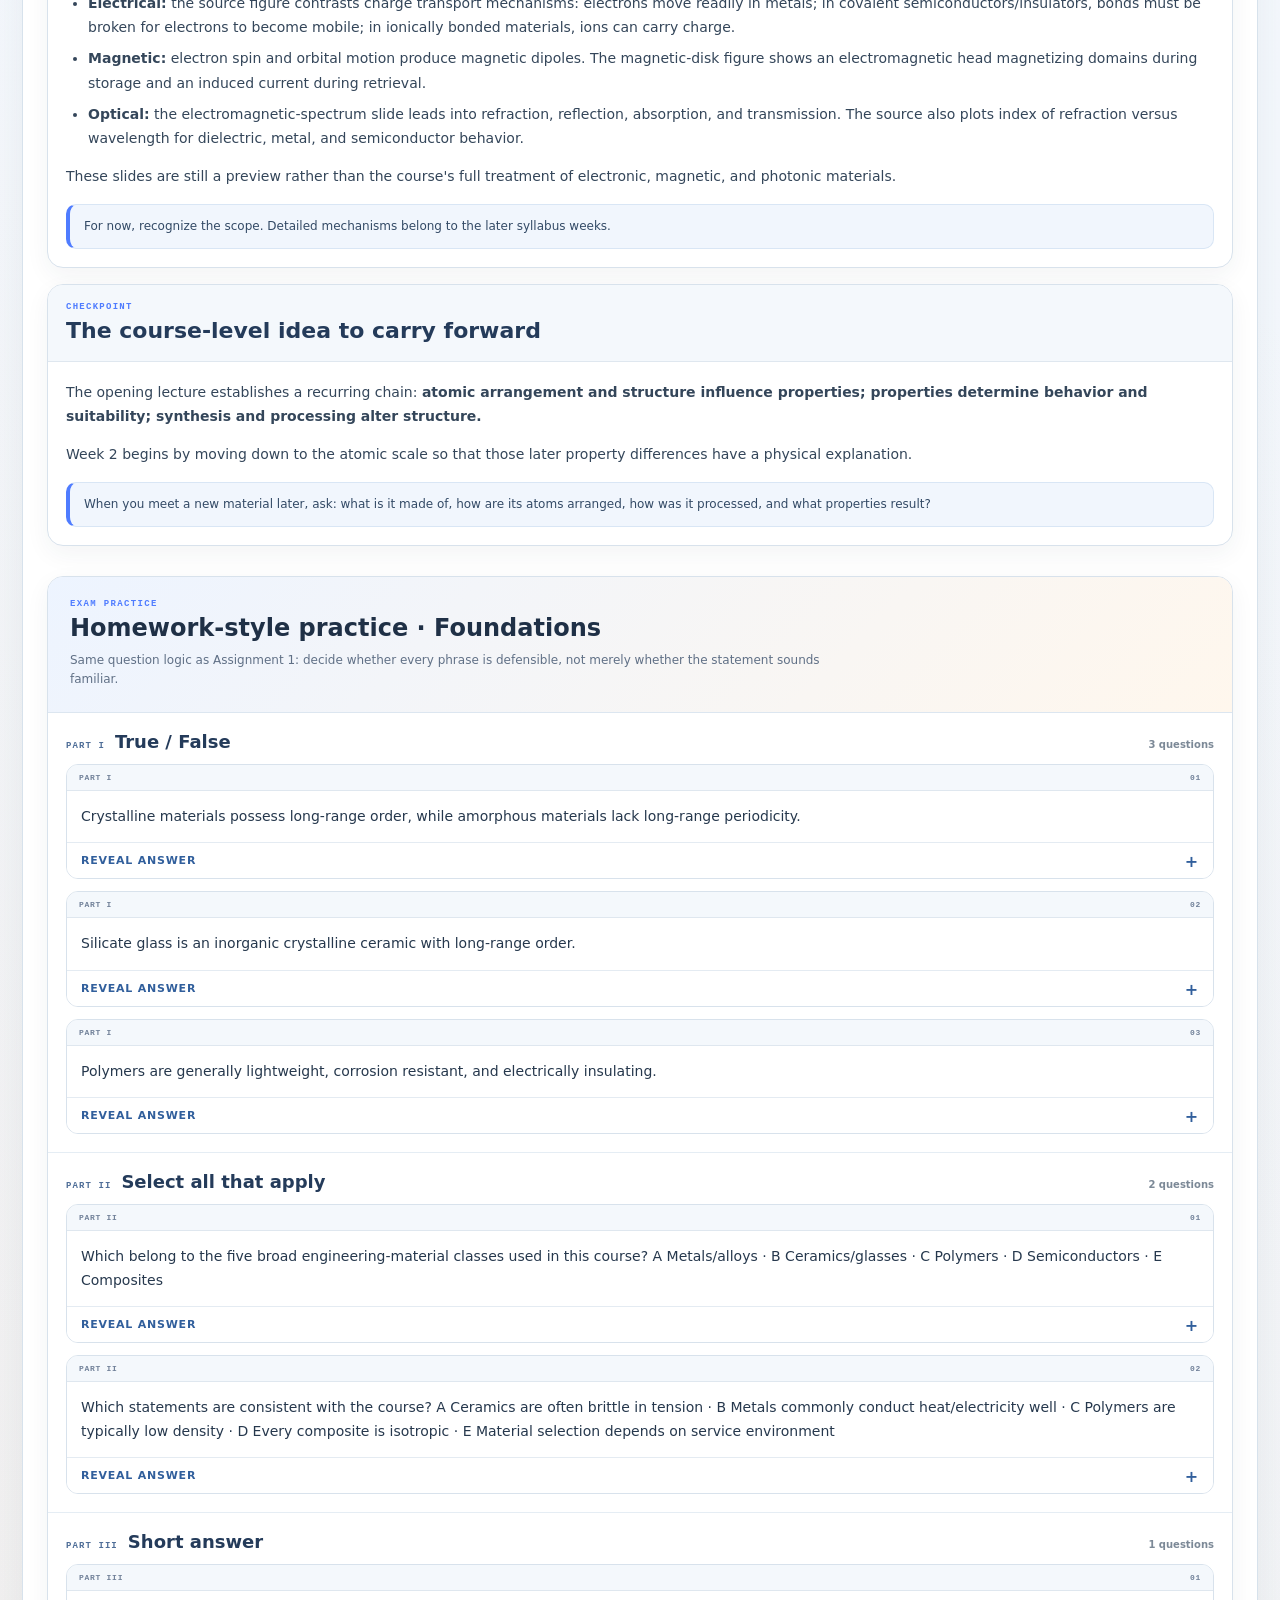
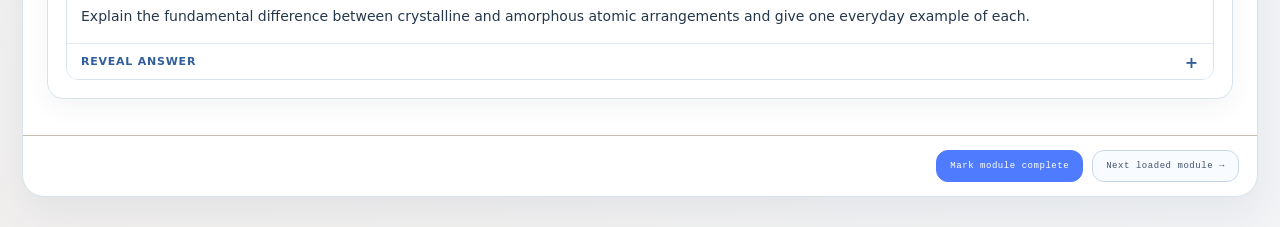
==== commit 220587e4: "Add searchable Chapters 10–12 glossary with 155 terms and validation" ====
--- a/public/index.html
+++ b/public/index.html
@@ -125,7 +125,7 @@
           <button class="modeTab" data-tab="reference" type="button"><span>07</span><b>REFERENCE</b><small>Terms · formulas · data</small></button>
           <button class="modeTab" data-tab="exam" type="button"><span>08</span><b>EXAM PRACTICE</b><small>Original exercises · solutions</small></button>
         </nav>
-        <section class="unitExamLink" aria-label="Chapters 10 to 12 exam preparation"><div><strong>Chapters 10–12 exam preparation</strong><p>Phase equilibria, eutectic diagrams, heat treatments, Homework 2 and Exercises 8–10</p></div><a class="lineAction" style="text-decoration:none;flex-shrink:0;text-align:center" href="./phase-practice.html">Open question bank</a></section>
+        <section class="unitExamLink" aria-label="Chapters 10 to 12 exam preparation"><div><strong>Chapters 10–12 exam preparation</strong><p>Phase equilibria, eutectic diagrams, heat treatments, Homework 2 and Exercises 8–10</p><p><a href="./glossary.html">Search the terms &amp; formulas glossary</a></p></div><a class="lineAction" style="text-decoration:none;flex-shrink:0;text-align:center" href="./phase-practice.html">Open question bank</a></section>
 
 
         <section id="learnView" class="view active">
